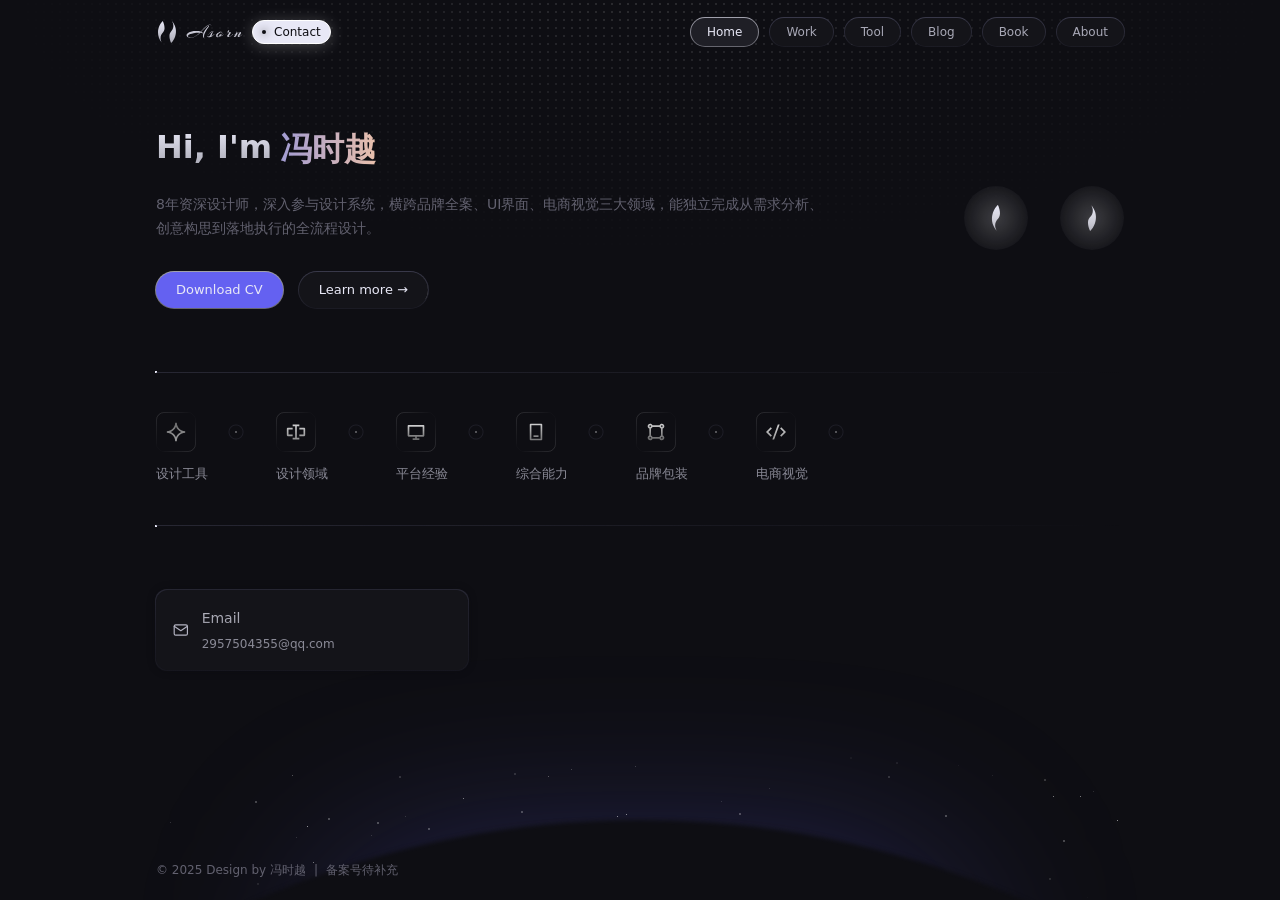
==== index.html @ 27216676 "content: fill in 冯时越's real info (name, bio, email, wechat, abilities, experience) across all pages" ====
<!DOCTYPE html>
<html lang="zh-CN">
<!-- © 2025 冯时越. All rights reserved. -->

    <meta charset="UTF-8">
    <meta name="viewport" content="width=device-width, initial-scale=1.0">
    <title>冯时越 - 视觉设计师</title>
    <link rel="stylesheet" href="./css/style.css">
    <link rel="shortcut icon" href="./assets/public/favicon.svg" />
</head>

<body>
    <canvas class="fireworks"></canvas>
    <div class="head" id="headscrollbg">
        <div class="main">
            <div class="main-left">
                <a href="./index.html" class="logo"><img src="./assets/public/logo_graph.svg"></a>
                <div class="tag tag-cooperate" onclick="window.location.href='./about.html'">
                    <div class="breath-dot"></div>Contact
                </div>
            </div>
            <div class="menu" id="main-menu">
                <li class="magical btn nav" onclick="window.location.href='./index.html'">Home</li>
                <li class="magical btn" onclick="window.location.href='./work.html'">Work</li>
                <li class="magical btn" onclick="window.location.href='./tool.html'">Tool</li>
                <li class="magical btn" onclick="window.location.href='./blog.html'">Blog</li>
                <li class="magical btn" onclick="window.location.href='./book.html'">Book</li>
                <li class="magical btn" onclick="window.location.href='./about.html'">About</li>
            </div>
            <div class="menu" id="menu-expand">
                <li class="magical btn menu-expand-btn" id="menu-expand-child"><i class="icon menu-icon"></i></li>
            </div>
            <div id="menu-panel">
                <div class="menu-panel-content" id="menu-panel-content"></div>
                <div class="menu-close-btn">
                    <svg width="24" height="24" viewBox="0 0 24 24" fill="none" xmlns="http://www.w3.org/2000/svg">
                        <path
                            d="M10.5858 12L4.29291 18.2929L5.70712 19.7071L12 13.4142L18.2929 19.7071L19.7071 18.2929L13.4142 12L19.7071 5.70712L18.2929 4.29291L12 10.5858L5.70712 4.29291L4.29291 5.70712L10.5858 12Z"
                            fill="#E8E8F6" />
                    </svg>
                </div>
            </div>
        </div>
    </div>
    <div class="index">
        <div class="hello">
            <div class="hello-left">
                <div class="title">
                    <div class="title-hi">Hi, I'm</div>
                    <a class="title-name text-effect">冯时越</a>
                </div>
                <div class="hello-introduce">
                    8年资深设计师，深入参与设计系统，横跨品牌全案、UI界面、电商视觉三大领域，能独立完成从需求分析、创意构思到落地执行的全流程设计。
                </div>
                <div class="hello-actions">
                    <div class="magical primary-btn"><a href="#" target="_blank">Download CV</a></div>
                    <div class="magical btn normal-btn">
                        <a onclick="window.location.href='./about.html'">Learn more →</a>
                        <div class="glowing-border"></div>
                    </div>
                </div>
            </div>
            <div class="hello-right">
                <div class="eyes-container">
                    <div class="eye eye-pic-one">
                        <div class="pupil"></div>
                    </div>
                    <div class="eye eye-pic-two">
                        <div class="pupil"></div>
                    </div>
                </div>
            </div>
        </div>
        <div class="main-content">
            <div class="power-list-container load-pro">
                <div class="power-list">
                    <div class="power-card load-item">
                        <div class="power-container">
                            <div class="card-img" style="background-image: url('./assets/index/ai.svg')"></div>
                            <div class="title">设计工具</div>
                        </div>
                        <span class="power-separator"></span>
                    </div>
                    <div class="power-card load-item">
                        <div class="power-container">
                            <div class="card-img" style="background-image: url('./assets/index/tob.svg')"></div>
                            <div class="title">设计领域</div>
                        </div>
                        <span class="power-separator"></span>
                    </div>
                    <div class="power-card load-item">
                        <div class="power-container">
                            <div class="card-img" style="background-image: url('./assets/index/web.svg')"></div>
                            <div class="title">平台经验</div>
                        </div>
                        <span class="power-separator"></span>
                    </div>
                    <div class="power-card load-item">
                        <div class="power-container">
                            <div class="card-img" style="background-image: url('./assets/index/app.svg')"></div>
                            <div class="title">综合能力</div>
                        </div>
                        <span class="power-separator"></span>
                    </div>
                    <div class="power-card load-item">
                        <div class="power-container">
                            <div class="card-img" style="background-image: url('./assets/index/assets.svg')"></div>
                            <div class="title">品牌包装</div>
                        </div>
                        <span class="power-separator"></span>
                    </div>
                    <div class="power-card load-item">
                        <div class="power-container">
                            <div class="card-img" style="background-image: url('./assets/index/code.svg')"></div>
                            <div class="title">电商视觉</div>
                        </div>
                        <span class="power-separator"></span>
                    </div>
                    <div class="power-card sticky-item" id="sticky-item">
                        <div class="loader"></div>
                    </div>
                </div>
            </div>
            <div class="link-list load-pro">
                <div class="magical link-card">
                    <a href="mailto:2957504355@qq.com" target="_blank">
                        <svg width="22" height="22" viewBox="0 0 24 24" fill="none" stroke="#B3B3C1" stroke-width="1.6" stroke-linecap="round" stroke-linejoin="round">
                            <rect x="3" y="5" width="18" height="14" rx="2"></rect>
                            <path d="M3 7l9 6 9-6"></path>
                        </svg>
                        <div class="info">
                            <div class="info-title">Email</div>
                            <div class="info-desc">2957504355@qq.com</div>
                        </div>
                        <div class="icon icon-arrow">
                            <svg xmlns="http://www.w3.org/2000/svg" width="14" height="14" viewBox="0 0 14 14"
                                fill="none">
                                <path
                                    d="M10.55 7.58332H1.16663V6.41665H10.55L7.75415 3.62082L8.5791 2.79587L12.1645 6.3813C12.5062 6.72299 12.5062 7.27701 12.1645 7.61873L8.5791 11.2042L7.75415 10.3792L10.55 7.58332Z"
                                    fill="#B3B3C1"></path>
                            </svg>
                        </div>
                    </a>
                </div>
            </div>
        </div>
    </div>
    <div class="footer">
        <div class="footer-content">
            <div class="copyright">
                <div>© 2025 Design by <a href="./index.html">冯时越</a></div>
                <span>|</span>
                <div class="fillings">
                    <a href="#">备案号待补充</a>
                </div>
            </div>
            <div class="friends"></div></div>
    </div>
    <div class="widget">
        <div class="shape-light"></div>
        <div class="shape-star">
            <div class="rising-stars rising-stars-visible">
                <div style="height:1px;width:1px"></div>
                <div style="height:2px;width:2px"></div>
                <div style="height:1px;width:1px"></div>
            </div>
        </div>
        <div class="shape-earth"></div>
    </div>
    <div class="widget-top"></div>
</body>

<script>
    const stickyItem = document.querySelector('#sticky-item');
    const powerList = document.querySelector('.power-list');
    function checkScroll() {
        const isAtRight = powerList.scrollLeft + powerList.clientWidth >= powerList.scrollWidth;
        if (isAtRight) {
            stickyItem.style.opacity = 0;
        } else {
            stickyItem.style.opacity = 1;
        }
    }
    function checkVisibility() {
        if (powerList.scrollWidth > powerList.clientWidth) {
            stickyItem.style.opacity = 1;
        } else {
            stickyItem.style.opacity = 0;
        }
    }
    powerList.addEventListener('scroll', checkScroll);
    window.addEventListener('resize', () => {
        checkVisibility();
        checkScroll();
    });
    checkVisibility();
    checkScroll();
</script>
<script src="./js/main.min.js"></script>
<script src='./js/anime.js'></script>
<script src='./js/firework.js'></script>

</html>
---- css/style.css ----
:root{
  --brand:#6461F1;   /* ← 你的主色填这里（例如 #00C896 / #FF7A33） */
  --brand-2:#8B5CF6;
  --bg:#0E0E13;
}

@charset "UTF-8";
* {
  border: 0;
  margin: 0;
  padding: 0;
  box-sizing: border-box;
  list-style: none;
  font-size: 12px;
  text-decoration: unset;
}

body {
  background-color: #0E0E13;
  color: #E8E8F6;
  font-family: Roboto, system-ui, -apple-system, "Segoe UI", "Helvetica Neue", Arial, "Liberation Sans", sans-serif, "Apple Color Emoji", "Segoe UI Emoji", "Segoe UI Symbol", "Noto Color Emoji";
  -webkit-font-smoothing: antialiased;
  overflow-x: hidden;
}

body.no-scroll {
  overflow: hidden;
}

.fireworks {
  position: fixed;
  top: 0;
  left: 0;
  width: 100%;
  height: 100%;
  display: block;
  z-index: -999;
}

.icon {
  font-size: 0;
}

img {
  display: block;
}

.tag {
  font-size: 12px;
  line-height: 100%;
  font-weight: 500;
  padding: 6px 10px;
  border-radius: 9999px;
  white-space: nowrap;
}

.magical {
  --circle-size: 600px;
  --inset: 1px;
  --border: 12px;
  position: relative;
  display: flex;
  align-items: center;
  justify-content: center;
  border-radius: var(--border);
  background-color: #141419;
}

.magical::before, .magical::after {
  content: '';
  position: absolute;
  width: calc(100% + var(--inset)*2);
  height: calc(100% + var(--inset)*2);
  border-radius: var(--border);
  inset: calc(0 - var(--inset));
}

.magical::before {
  background: radial-gradient(var(--circle-size) circle at var(--mouse-x) var(--mouse-y), rgba(255, 255, 255, 0.3), transparent 40%);
  /* hover border */
  z-index: -1;
}

.magical::after {
  background: linear-gradient(180deg, rgba(78, 78, 100, 0.48) 0%, rgba(78, 78, 100, 0.2) 100%);
  /* border */
  z-index: -2;
}

.magical.show {
  width: 100%;
  height: 100%;
  position: absolute;
  border-radius: var(--border);
  opacity: 0;
  pointer-events: none;
  background: radial-gradient(var(--circle-size) circle at var(--mouse-x) var(--mouse-y), rgba(255, 255, 255, 0.01), transparent 40%);
  /* hover fill，初始值 rgba=0.01 */
}

.btn {
  --border: 9999px;
  background-image: radial-gradient(var(--circle-size) circle at var(--mouse-x) var(--mouse-y), rgba(255, 255, 255, 0.06), transparent 40%);
  /* hover fill */
}

.btn::before {
  background: radial-gradient(var(--circle-size) circle at var(--mouse-x) var(--mouse-y), rgba(255, 255, 255, 0.4), transparent 40%);
  /* hover border */
}

.btn::after {
  background: linear-gradient(180deg, rgba(78, 78, 100, 0.68) 0%, rgba(78, 78, 100, 0.2) 100%);
  /* border */
}

.primary-btn {
  --circle-size: 100px;
  --border: 9999px;
  border-radius: 9999px;
  padding: 7px 20px;
  cursor: pointer;
  background-color: var(--brand);
}

.primary-btn a {
  font-size: 13px;
  line-height: 22px;
  font-weight: 500;
  color: #E8E8F6;
  text-decoration: none;
}

.primary-btn::after {
  background: linear-gradient(180deg, rgba(232, 232, 246, 0.68) 0%, rgba(232, 232, 246, 0.4) 100%);
  /* border */
}

.primary-btn:hover::before {
  background: radial-gradient(var(--circle-size) circle at var(--mouse-x) var(--mouse-y), white, transparent 40%);
}

.normal-btn {
  --circle-size: 100px;
  --border: 9999px;
  border-radius: 9999px;
  padding: 7px 20px;
  cursor: pointer;
}

.normal-btn a {
  font-size: 13px;
  line-height: 22px;
  font-weight: 500;
  color: #E8E8F6;
  text-decoration: none;
}

.btn-s {
  padding: 4px 16px;
}

.btn-s a {
  font-size: 12px;
  line-height: 20px;
}

.text-effect {
  -webkit-animation: focus-in-expand 0.6s cubic-bezier(0.25, 0.46, 0.45, 0.94) both;
  animation: focus-in-expand 0.6s cubic-bezier(0.25, 0.46, 0.45, 0.94) both;
}

@-webkit-keyframes focus-in-expand {
  0% {
    letter-spacing: -0.5em;
    -webkit-filter: blur(12px);
    filter: blur(12px);
    opacity: 0;
  }
  100% {
    -webkit-filter: blur(0px);
    filter: blur(0px);
    opacity: 1;
  }
}

@keyframes focus-in-expand {
  0% {
    letter-spacing: -0.5em;
    -webkit-filter: blur(12px);
    filter: blur(12px);
    opacity: 0;
  }
  100% {
    -webkit-filter: blur(0px);
    filter: blur(0px);
    opacity: 1;
  }
}

.load-pro {
  opacity: 0;
  transform: translateY(30px);
  /* 初始向下偏移一点 */
  transition: opacity 0.3s ease-out, transform 0.3s ease-out;
}

.load-pro.visible {
  opacity: 1;
  transform: translateY(0);
}

.head {
  position: fixed;
  padding: 0 40px;
  width: 100%;
  --height: 64px;
  height: var(--height);
  display: flex;
  justify-content: center;
  align-items: center;
  --mw: 968px;
  transition: all 0.3s ease;
  flex-direction: column;
  z-index: 100;
}

.head .main {
  width: 100%;
  display: flex;
  justify-content: space-between;
  align-items: center;
  max-width: var(--mw);
}

.head .main-left {
  display: flex;
  flex-direction: row;
  justify-content: flex-start;
  align-items: center;
  gap: 8px;
}

.head .main-left .logo {
  height: 24px;
}

.head .main-left .tag-cooperate {
  display: flex;
  flex-direction: row;
  justify-content: flex-start;
  align-items: center;
  gap: 8px;
  cursor: pointer;
  padding: 5px 9px;
  color: #0E0E13;
  background: #E8E8F6;
  box-shadow: 0px 2px 16px 0px rgba(255, 255, 255, 0.24);
  border: 1px solid #ffffff;
}

.head .main-left .tag-cooperate .breath-dot {
  width: 4px;
  height: 4px;
  border-radius: 50%;
  background-color: #0E0E13;
  box-shadow: 0 0 8px black;
  animation: breath 1s infinite alternate;
}

@keyframes breath {
  0% {
    transform: scale(1);
    opacity: 0;
    box-shadow: 0 0 4px transparent;
  }
  100% {
    transform: scale(1.2);
    opacity: 1;
    box-shadow: 0 0 16px black;
  }
}

.head #menu-expand {
  display: none;
}

.head .menu {
  display: flex;
  gap: 12px;
}

.head .menu li {
  --circle-size: 100px;
  border-radius: 9999px;
  padding: 4px 16px;
  cursor: pointer;
  font-size: 12px;
  line-height: 20px;
  color: #A8A8B6;
}

.head .menu li.nav {
  font-weight: 500;
  color: #E8E8F6;
  background-color: #1F1F26;
}

.head .menu li.nav::after {
  background: linear-gradient(180deg, rgba(232, 232, 246, 0.68) 0%, rgba(232, 232, 246, 0.4) 100%);
}

.head .menu .menu-expand-btn {
  padding: 7px;
}

.head .menu .menu-expand-btn .menu-icon {
  width: 14px;
  height: 14px;
}

.head .menu .menu-expand-btn .menu-icon::before {
  content: url(../assets/public/menu_icon.svg);
}

.head #menu-panel {
  position: fixed;
  top: 0;
  left: 0;
  width: calc(100vw);
  height: calc(100vh);
  background: rgba(14, 14, 19, 0.98);
  backdrop-filter: blur(16px);
  -webkit-backdrop-filter: blur(16px);
  display: flex;
  flex-direction: column;
  justify-content: flex-start;
  align-items: center;
  opacity: 0;
  visibility: hidden;
  transition: opacity 0.3s, visibility 0.3s;
  padding: 64px 40px;
}

.head #menu-panel.active {
  opacity: 1;
  visibility: visible;
}

.head #menu-panel .menu-panel-content {
  width: 100%;
  display: grid;
  grid-template-columns: repeat(auto-fill, minmax(312px, 1fr));
  gap: 16px;
}

.head #menu-panel .menu-panel-content li {
  font-size: 16px;
  line-height: 28px;
  font-weight: 500;
  color: #E8E8F6;
  width: 100%;
  background-color: #141419;
  border-radius: 12px;
  text-align: center;
  padding: 12px 40px;
  transition: all 0.3s;
  cursor: pointer;
}

.head #menu-panel .menu-panel-content li:hover {
  background-color: #1F1F26;
  transition: all 0.3s;
}

.head #menu-panel .menu-close-btn {
  position: fixed;
  top: 18px;
  right: 39px;
  padding: 7px;
  font-size: 0;
  background-color: var(--brand);
  border-radius: 9999px;
  transition: all .2s;
  cursor: pointer;
}

.head #menu-panel .menu-close-btn svg {
  width: 14px;
  height: 14px;
  fill: #E8E8F6;
}

.head #menu-panel .menu-close-btn:hover {
  transform: scale(1.2);
  transition: all .2s;
}

.footer {
  display: flex;
  justify-content: center;
  align-items: center;
  --mw: 968px;
  padding: 60px 40px 20px 40px;
  font-size: 12px;
  line-height: 20px;
  color: #62616F;
}

.footer .main {
  width: 100%;
  display: flex;
  justify-content: space-between;
  align-items: center;
  max-width: var(--mw);
}

.footer .footer-content {
  width: 100%;
  max-width: var(--mw);
  display: flex;
  flex-direction: row;
  justify-content: space-between;
  align-items: center;
  gap: 4px;
}

.footer .footer-content .copyright {
  display: flex;
  flex-direction: row;
  justify-content: flex-start;
  align-items: center;
  gap: 8px;
}

.footer .footer-content .friends {
  display: flex;
  flex-direction: row;
  justify-content: flex-start;
  align-items: center;
  gap: 8px;
}

.footer .footer-content a {
  transition: color .15s ease-in;
  color: #62616F;
}

.footer .footer-content a:hover {
  color: var(--brand);
}

.widget {
  display: flex;
  justify-content: center;
  align-items: center;
  --mw: 968px;
}

.widget .main {
  width: 100%;
  display: flex;
  justify-content: space-between;
  align-items: center;
  max-width: var(--mw);
}

.widget .shape-light {
  z-index: -99;
  position: fixed;
  bottom: -180px;
  width: 600px;
  height: 200px;
  border-radius: 9999px;
  background: rgba(100, 97, 241, 0.4);
  filter: blur(100px);
}

.widget .shape-star {
  position: fixed;
  z-index: -98;
  bottom: 0;
  height: 150px;
  width: var(--mw);
  -webkit-mask-image: linear-gradient(180deg, rgba(217, 217, 217, 0) 0%, rgba(217, 217, 217, 0.8) 25%, #d9d9d9 50%, rgba(217, 217, 217, 0.8) 75%, rgba(217, 217, 217, 0) 100%);
  mask-image: linear-gradient(180deg, rgba(217, 217, 217, 0) 0%, rgba(217, 217, 217, 0.8) 25%, #d9d9d9 50%, rgba(217, 217, 217, 0.8) 75%, rgba(217, 217, 217, 0) 100%);
  -webkit-mask-size: cover;
  mask-size: cover;
}

@keyframes risingStarsAnination {
  0% {
    transform: translateZ(0) translateY(0);
  }
  to {
    transform: translateZ(0) translateY(-2000px);
  }
}

.widget .shape-star .rising-stars {
  opacity: .7;
  pointer-events: none;
}

.widget .shape-star .rising-stars div {
  background: transparent;
  border-radius: 50%;
}

.widget .shape-star .rising-stars div:nth-child(1) {
  animation-duration: 100s !important;
  box-shadow: 136px 13273px #fff, 347px 1735px #fff, 813px 1674px #fff, 1949px 440px #fff, 1440px 41px #fff, 437px 1122px #fff, 406px 430px #fff, 1014px 25px #fff, 1330px 1616px #fff, 1636px 1496px #fff, 1358px 800px #fff, 48px 857px #fff, 900px 1821px #fff, 906px 1975px #fff, 832px 163px #fff, 1911px 1480px #fff, 576px 523px #fff, 783px 1435px #fff, 738px 1712px #fff, 1822px 193px #fff, 1168px 1172px #fff, 480px 687px #fff, 798px 337px #fff, 1747px 824px #fff, 1296px 1690px #fff, 1277px 1786px #fff, 1941px 1271px #fff, 1925px 784px #fff, 400px 1302px #fff, 112px 882px #fff, 1008px 1624px #fff, 55px 1604px #fff, 1143px 1555px #fff, 1354px 1344px #fff, 1687px 601px #fff, 651px 617px #fff, 984px 1737px #fff, 505px 1689px #fff, 634px 1460px #fff, 770px 827px #fff, 315px 833px #fff, 192px 1677px #fff, 1324px 580px #fff, 1862px 1217px #fff, 157px 1255px #fff, 1265px 1949px #fff, 259px 482px #fff, 1925px 39px #fff, 1823px 1401px #fff, 172px 1227px #fff, 1120px 662px #fff, 621px 681px #fff, 959px 1389px #fff, 370px 367px #fff, 1629px 754px #fff, 117px 756px #fff, 415px 19px #fff, 1158px 1227px #fff, 36px 322px #fff, 315px 1172px #fff, 1156px 1010px #fff, 758px 828px #fff, 1576px 1585px #fff, 725px 1487px #fff, 1987px 1199px #fff, 832px 827px #fff, 1162px 92px #fff, 103px 1868px #fff, 588px 198px #fff, 695px 984px #fff, 1256px 1513px #fff, 29px 924px #fff, 1991px 1022px #fff, 317px 932px #fff, 114px 1610px #fff, 1073px 1420px #fff, 1161px 1045px #fff, 684px 312px #fff, 250px 419px #fff, 151px 76px #fff, 1228px 400px #fff, 1381px 202px #fff, 1210px 207px #fff, 951px 1633px #fff, 1585px 1768px #fff, 1187px 1462px #fff, 231px 1455px #fff, 1457px 1778px #fff, 1604px 75px #fff, 1952px 1575px #fff, 1870px 10px #fff, 1240px 1824px #fff, 591px 554px #fff, 1696px 112px #fff, 1618px 662px #fff, 860px 1971px #fff, 899px 1140px #fff, 1334px 285px #fff, 1051px 732px #fff, 267px 1737px #fff, 1363px 965px #fff, 1829px 1718px #fff, 1966px 1063px #fff, 979px 1908px #fff, 1654px 1085px #fff, 416px 1055px #fff, 1758px 576px #fff, 1604px 720px #fff, 840px 143px #fff, 852px 1385px #fff, 411px 1808px #fff, 992px 28px #fff, 1461px 122px #fff, 1110px 671px #fff, 221px 1734px #fff, 1886px 1139px #fff, 1963px 1765px #fff, 406px 456px #fff, 461px 1710px #fff, 524px 1305px #fff, 905px 1265px #fff, 731px 126px #fff, 1748px 186px #fff, 759px 1511px #fff, 1502px 1174px #fff, 163px 1326px #fff, 1236px 416px #fff, 963px 1543px #fff, 509px 373px #fff, 1965px 942px #fff, 1621px 1614px #fff, 211px 515px #fff, 1064px 990px #fff, 475px 715px #fff, 1977px 366px #fff, 1480px 1801px #fff, 693px 701px #fff, 944px 628px #fff, 1870px 1324px #fff, 1745px 442px #fff, 753px 1087px #fff, 1639px 620px #fff, 1838px 1570px #fff, 1945px 1028px #fff, 1692px 1037px #fff, 276px 440px #fff, 668px 1787px #fff, 440px 1541px #fff, 1493px 199px #fff, 1930px 1584px #fff, 1856px 700px #fff, 1161px 682px #fff, 1671px 664px #fff, 286px 1182px #fff, 1933px 1388px #fff, 743px 1367px #fff, 849px 1823px #fff, 136px 25px #fff, 568px 102px #fff, 659px 687px #fff, 27px 211px #fff, 1980px 602px #fff, 383px 176px #fff, 1124px 470px #fff, 1143px 100px #fff, 1744px 1751px #fff, 689px 614px #fff, 596px 1867px #fff, 710px 883px #fff, 637px 202px #fff, 1372px 962px #fff, 1595px 1650px #fff, 1491px 1428px #fff, 873px 235px #fff, 1127px 582px #fff, 700px 140px #fff, 1470px 1395px #fff, 1133px 1532px #fff, 1736px 1749px #fff, 1841px 228px #fff, 529px 1790px #fff, 1084px 1246px #fff, 1365px 230px #fff, 529px 304px #fff, 528px 1689px #fff, 1549px 1892px #fff, 975px 1315px #fff, 1924px 1909px #fff, 423px 115px #fff, 1198px 432px #fff, 1081px 956px #fff, 1890px 1360px #fff, 872px 535px #fff, 781px 630px #fff, 1010px 197px #fff, 651px 125px #fff, 1569px 1159px #fff, 233px 759px #fff, 372px 139px #fff, 742px 1233px #fff, 302px 1514px #fff, 1159px 879px #fff, 1536px 213px #fff, 1212px 49px #fff, 897px 1653px #fff, 1735px 765px #fff, 1086px 410px #fff, 609px 1933px #fff, 127px 172px #fff, 179px 1873px #fff, 584px 299px #fff, 861px 1050px #fff, 400px 234px #fff, 1401px 806px #fff, 1086px 47px #fff, 1735px 1844px #fff, 1874px 1698px #fff, 975px 720px #fff, 164px 845px #fff, 461px 66px #fff, 894px 1102px #fff, 151px 1968px #fff, 258px 1303px #fff, 366px 593px #fff, 390px 1023px #fff, 1296px 661px #fff, 308px 285px #fff, 554px 1926px #fff, 1409px 527px #fff, 1661px 316px #fff, 101px 439px #fff, 1051px 1323px #fff, 1144px 1541px #fff, 479px 16px #fff, 1172px 911px #fff, 1087px 1807px #fff, 1699px 628px #fff, 1859px 1056px #fff, 571px 1977px #fff, 137px 1578px #fff, 906px 847px #fff, 1071px 430px #fff, 212px 323px #fff, 353px 276px #fff, 680px 316px #fff, 1781px 1151px #fff, 137px 1426px #fff, 1270px 1679px #fff, 696px 220px #fff, 587px 184px #fff, 704px 795px #fff, 1646px 907px #fff, 1546px 11px #fff, 369px 1976px #fff, 1199px 815px #fff, 290px 913px #fff, 159px 1921px #fff, 955px 1406px #fff, 748px 1132px #fff, 1388px 1674px #fff, 1390px 1925px #fff, 961px 70px #fff, 1015px 927px #fff, 470px 64px #fff, 1125px 684px #fff, 615px 1839px #fff, 1318px 1437px #fff, 1338px 1130px #fff, 295px 1857px #fff, 1656px 1208px #fff, 1550px 1250px #fff, 595px 1523px #fff, 943px 1812px #fff, 976px 1048px #fff, 175px 1883px #fff, 641px 1066px #fff, 1115px 758px #fff, 1726px 1072px #fff, 1403px 1085px #fff, 1601px 935px #fff, 221px 877px #fff, 1318px 1484px #fff, 1382px 1995px #fff, 737px 1875px #fff, 772px 1635px #fff, 869px 1654px #fff, 1179px 18px #fff, 518px 695px #fff, 691px 1963px #fff, 1290px 1259px #fff, 121px 1616px #fff, 531px 1751px #fff, 538px 968px #fff, 1492px 1387px #fff, 848px 1586px #fff, 665px 1946px #fff, 307px 984px #fff, 593px 1790px #fff, 282px 981px #fff, 1383px 1886px #fff, 1220px 1353px #fff, 537px 1893px #fff, 1228px 1085px #fff, 1415px 532px #fff, 660px 982px #fff, 308px 1837px #fff, 1644px 694px #fff, 1137px 296px #fff, 1010px 450px #fff, 1405px 1366px #fff, 1823px 1910px #fff, 623px 1983px #fff, 585px 716px #fff, 1521px 888px #fff, 334px 1235px #fff, 989px 1957px #fff, 1055px 1917px #fff, 1012px 1921px #fff, 502px 793px #fff, 362px 394px #fff, 437px 1451px #fff, 49px 1224px #fff, 1883px 326px #fff, 235px 1679px #fff, 355px 1148px #fff, 204px 907px #fff, 1405px 851px #fff, 404px 986px #fff, 126px 239px #fff, 1311px 1960px #fff, 1178px 804px #fff, 692px 1467px #fff, 523px 1043px #fff, 259px 1128px #fff, 940px 229px #fff, 733px 590px #fff, 845px 1397px #fff, 64px 383px #fff, 220px 1136px #fff, 307px 48px #fff, 1996px 1239px #fff, 495px 322px #fff, 1245px 1786px #fff, 392px 26px #fff, 1053px 835px #fff, 68px 296px #fff, 1165px 63px #fff, 1992px 584px #fff, 1947px 881px #fff, 1012px 205px #fff, 419px 1901px #fff, 91px 667px #fff, 558px 1692px #fff, 129px 252px #fff, 369px 428px #fff, 241px 1865px #fff, 289px 1345px #fff, 1591px 1655px #fff, 29px 585px #fff, 489px 885px #fff, 342px 307px #fff, 589px 658px #fff, 1069px 348px #fff, 355px 690px #fff, 1141px 483px #fff, 299px 1211px #fff, 217px 1040px #fff, 266px 524px #fff, 1151px 304px #fff, 777px 1096px #fff, 1166px 1726px #fff, 1332px 819px #fff, 986px 1727px #fff, 87px 1949px #fff, 1962px 83px #fff, 133px 708px #fff, 1603px 504px #fff, 487px 1316px #fff, 216px 863px #fff, 877px 162px #fff, 1234px 1181px #fff, 1102px 1118px #fff, 509px 475px #fff, 621px 935px #fff, 658px 589px #fff, 665px 1606px #fff, 878px 1542px #fff, 864px 882px #fff, 1070px 1310px #fff, 1983px 1146px #fff, 1673px 1885px #fff, 1008px 351px #fff, 1896px 494px #fff, 1523px 1071px #fff, 1424px 773px #fff, 1077px 571px #fff, 281px 602px #fff, 19px 1135px #fff, 852px 1826px #fff, 1114px 1291px #fff, 956px 257px #fff, 1956px 1188px #fff, 1779px 284px #fff, 204px 613px #fff, 1892px 1213px #fff, 1787px 1914px #fff, 1732px 695px #fff, 1497px 375px #fff, 1266px 1719px #fff, 1668px 1242px #fff, 931px 147px #fff, 399px 1359px #fff, 1626px 518px #fff, 840px 1495px #fff, 145px 926px #fff, 924px 46px #fff, 1907px 1649px #fff, 953px 1435px #fff, 1530px 373px #fff, 320px 1346px #fff, 1007px 581px #fff, 897px 46px #fff, 926px 1693px #fff, 1187px 370px #fff, 69px 939px #fff, 64px 1548px #fff, 66px 491px #fff, 1871px 676px #fff, 1240px 722px #fff, 1223px 216px #fff, 1743px 1566px #fff, 1901px 1944px #fff, 918px 583px #fff, 285px 601px #fff, 1303px 263px #fff, 1156px 1288px #fff, 1897px 61px #fff, 463px 1533px #fff, 98px 1153px #fff, 1430px 1811px #fff, 304px 651px #fff, 722px 260px #fff, 219px 1577px #fff, 157px 112px #fff, 1146px 1534px #fff, 972px 230px #fff, 529px 962px #fff, 91px 947px #fff, 410px 1245px #fff, 1556px 586px #fff, 591px 1038px #fff, 1571px 892px #fff, 236px 1129px #fff, 976px 1915px #fff, 903px 590px #fff, 939px 521px #fff, 697px 859px #fff, 1192px 71px #fff, 614px 366px #fff, 1197px 1094px #fff, 1433px 839px #fff, 1689px 1700px #fff, 1023px 1084px #fff, 176px 1110px #fff, 12px 830px #fff, 1880px 1619px #fff, 1914px 994px #fff, 218px 987px #fff, 1585px 517px #fff, 1837px 502px #fff, 1878px 1043px #fff, 30px 837px #fff, 1582px 1999px #fff, 1698px 940px #fff, 613px 266px #fff, 1628px 29px #fff, 1113px 180px #fff, 239px 269px #fff, 1903px 449px #fff, 1788px 1095px #fff, 51px 1761px #fff, 421px 1073px #fff, 353px 292px #fff, 1612px 749px #fff, 986px 601px #fff, 450px 343px #fff, 1386px 1341px #fff, 204px 848px #fff, 1527px 110px #fff, 379px 1993px #fff, 820px 1197px #fff, 279px 1804px #fff, 160px 1801px #fff, 1475px 1135px #fff, 1374px 1626px #fff, 873px 1542px #fff, 1637px 1435px #fff, 470px 1761px #fff, 628px 919px #fff, 628px 574px #fff;
}

.widget .shape-star .rising-stars div:nth-child(2) {
  animation-duration: 150s !important;
  box-shadow: 1046px 2770px #fff, 584px 202px #fff, 195px 1038px #fff, 84px 741px #fff, 466px 961px #fff, 192px 609px #fff, 704px 571px #fff, 1498px 1059px #fff, 21px 1214px #fff, 643px 408px #fff, 848px 514px #fff, 420px 1928px #fff, 866px 698px #fff, 1071px 119px #fff, 1284px 570px #fff, 907px 89px #fff, 1990px 137px #fff, 768px 1886px #fff, 1602px 623px #fff, 223px 255px #fff, 1224px 1955px #fff, 1216px 1001px #fff, 817px 1781px #fff, 1586px 684px #fff, 221px 71px #fff, 1885px 1713px #fff, 1441px 15px #fff, 1946px 1649px #fff, 437px 1773px #fff, 1831px 657px #fff, 1230px 220px #fff, 906px 1681px #fff, 906px 184px #fff, 1689px 859px #fff, 1655px 564px #fff, 1900px 1354px #fff, 378px 1964px #fff, 985px 1685px #fff, 1357px 999px #fff, 1518px 1502px #fff, 1068px 338px #fff, 920px 1753px #fff, 1589px 1108px #fff, 1212px 1920px #fff, 199px 596px #fff, 172px 67px #fff, 1104px 797px #fff, 682px 571px #fff, 228px 1285px #fff, 401px 751px #fff, 558px 1703px #fff, 1382px 736px #fff, 463px 1746px #fff, 579px 1384px #fff, 208px 1771px #fff, 290px 881px #fff, 408px 1189px #fff, 1024px 768px #fff, 247px 282px #fff, 1254px 1274px #fff, 592px 1785px #fff, 460px 914px #fff, 275px 429px #fff, 991px 93px #fff, 1961px 429px #fff, 998px 1797px #fff, 1363px 1258px #fff, 1387px 611px #fff, 1850px 482px #fff, 401px 482px #fff, 899px 966px #fff, 1424px 1844px #fff, 1555px 1899px #fff, 625px 506px #fff, 41px 219px #fff, 958px 1518px #fff, 1894px 717px #fff, 1207px 807px #fff, 183px 614px #fff, 1146px 467px #fff, 349px 1521px #fff, 587px 1330px #fff, 940px 1640px #fff, 1167px 1990px #fff, 1728px 1870px #fff, 88px 336px #fff, 1326px 944px #fff, 1103px 117px #fff, 1531px 1508px #fff, 588px 1497px #fff, 1193px 1036px #fff, 475px 345px #fff, 775px 731px #fff, 1189px 411px #fff, 1657px 108px #fff, 828px 1788px #fff, 622px 357px #fff, 1441px 1292px #fff, 1332px 361px #fff, 979px 376px #fff, 504px 412px #fff, 1470px 290px #fff, 1422px 1637px #fff, 911px 1694px #fff, 1304px 1729px #fff, 1378px 890px #fff, 181px 1238px #fff, 166px 1011px #fff, 570px 823px #fff, 1842px 771px #fff, 1495px 189px #fff, 324px 1077px #fff, 850px 883px #fff, 1718px 1273px #fff, 1559px 215px #fff, 425px 254px #fff, 114px 1855px #fff, 1425px 253px #fff, 1327px 477px #fff, 1644px 234px #fff, 851px 1060px #fff, 384px 1151px #fff, 78px 433px #fff, 269px 847px #fff, 11px 1426px #fff, 1583px 31px #fff, 1067px 48px #fff, 1532px 544px #fff, 1418px 923px #fff, 1609px 1733px #fff, 96px 1597px #fff, 1818px 421px #fff, 1059px 181px #fff, 156px 1830px #fff, 1565px 11px #fff, 989px 287px #fff, 827px 459px #fff, 1730px 1155px #fff, 688px 939px #fff, 694px 6px #fff, 360px 1041px #fff, 1230px 1560px #fff, 1228px 1637px #fff, 207px 460px #fff, 1869px 627px #fff, 69px 872px #fff, 438px 154px #fff, 217px 721px #fff, 141px 678px #fff, 606px 1622px #fff, 1836px 1505px #fff, 568px 1817px #fff, 1692px 901px #fff, 1726px 1257px #fff, 272px 77px #fff, 1327px 405px #fff, 833px 628px #fff, 974px 782px #fff, 828px 1085px #fff, 1516px 57px #fff, 1432px 279px #fff, 1308px 608px #fff, 419px 1365px #fff, 989px 1354px #fff, 343px 557px #fff, 1787px 1617px #fff, 609px 281px #fff, 397px 635px #fff, 330px 1483px #fff, 1039px 1891px #fff, 623px 390px #fff, 849px 1113px #fff, 774px 1584px #fff, 339px 1374px #fff, 910px 294px #fff, 348px 1997px #fff, 961px 1571px #fff, 108px 1103px #fff, 761px 1908px #fff, 1612px 1543px #fff, 1978px 1013px #fff, 1420px 170px #fff, 250px 157px #fff, 760px 804px #fff, 503px 1240px #fff, 913px 1425px #fff, 694px 541px #fff, 999px 1757px #fff, 1792px 865px #fff, 521px 1962px #fff, 892px 1943px #fff, 1266px 744px #fff, 1315px 121px #fff, 957px 1880px #fff, 1387px 334px #fff, 101px 132px #fff, 760px 1557px #fff, 1100px 112px #fff, 879px 173px #fff, 1712px 1707px #fff, 888px 28px #fff, 33px 1189px #fff, 1316px 1591px #fff, 254px 1751px #fff, 494px 1485px #fff, 1654px 782px #fff, 1983px 693px #fff, 754px 1919px #fff, 1116px 85px #fff, 1417px 634px #fff, 343px 657px #fff, 481px 1867px #fff, 805px 1831px #fff, 213px 1734px #fff, 1305px 225px #fff, 1158px 1852px #fff, 1335px 1897px #fff, 995px 514px #fff, 1297px 1704px #fff, 732px 25px #fff, 1190px 1980px #fff, 515px 1537px #fff, 1675px 639px #fff, 1693px 1862px #fff, 417px 1885px #fff, 1303px 1332px #fff, 1422px 259px #fff, 1176px 1403px #fff, 1477px 980px #fff, 1960px 461px #fff, 99px 980px #fff, 1139px 418px #fff, 1357px 487px #fff, 1009px 1329px #fff, 293px 355px #fff, 301px 464px #fff, 222px 138px #fff, 307px 265px #fff, 989px 856px #fff, 182px 1885px #fff, 1064px 1909px #fff, 885px 155px #fff, 403px 166px #fff, 1540px 1180px #fff, 310px 1519px #fff, 777px 496px #fff, 664px 1389px #fff, 1950px 758px #fff, 63px 1412px #fff, 1247px 1151px #fff, 365px 60px #fff, 1793px 502px #fff, 533px 320px #fff, 927px 766px #fff, 206px 340px #fff, 1261px 292px #fff, 1908px 1564px #fff, 99px 50px #fff, 1693px 1858px #fff, 641px 1034px #fff, 1063px 453px #fff, 1973px 163px #fff, 712px 600px #fff, 264px 1682px #fff, 1686px 289px #fff, 1305px 745px #fff, 30px 349px #fff, 649px 1772px #fff, 1032px 141px #fff, 204px 1345px #fff, 46px 289px #fff, 173px 466px #fff, 1369px 1116px #fff, 528px 196px #fff, 1355px 1117px #fff, 1344px 1192px #fff, 220px 304px #fff, 1816px 1984px #fff, 1903px 683px #fff, 389px 934px #fff, 79px 1352px #fff, 1317px 1295px #fff, 1169px 1389px #fff, 1061px 914px #fff, 1777px 1736px #fff, 1859px 286px #fff, 1479px 569px #fff, 930px 1613px #fff, 1892px 682px #fff, 867px 1193px #fff, 40px 1606px #fff, 624px 1860px #fff, 1829px 1897px #fff, 1891px 1944px #fff, 1633px 1642px #fff, 71px 627px #fff, 1334px 1548px #fff, 1461px 1437px #fff, 220px 547px #fff, 334px 907px #fff, 1512px 34px #fff, 789px 64px #fff, 190px 1169px #fff, 358px 22px #fff, 438px 115px #fff, 1576px 248px #fff, 117px 836px #fff, 957px 1773px #fff, 213px 1553px #fff, 1211px 1094px #fff, 1768px 1569px #fff, 541px 725px #fff, 1027px 1196px #fff, 996px 677px #fff, 1406px 1504px #fff, 707px 1457px #fff, 1704px 445px #fff, 1403px 1557px #fff, 1743px 223px #fff, 1866px 1923px #fff, 1137px 762px #fff, 1566px 1760px #fff, 1289px 1717px #fff, 1397px 634px #fff, 1286px 516px #fff, 1179px 1503px #fff, 1143px 1306px #fff, 489px 1107px #fff, 1663px 145px #fff, 1553px 1813px #fff, 1611px 1558px #fff, 969px 946px #fff, 243px 25px #fff, 518px 117px #fff, 1510px 12px #fff, 1461px 1296px #fff, 453px 697px #fff, 726px 1082px #fff, 1727px 410px #fff, 1242px 1258px #fff, 1847px 1331px #fff, 1746px 1023px #fff, 972px 1887px #fff, 704px 453px #fff, 424px 993px #fff, 1437px 797px #fff, 1947px 235px #fff, 916px 1060px #fff, 1034px 1354px #fff, 723px 1738px #fff, 447px 1609px #fff, 167px 780px #fff, 462px 1224px #fff, 704px 1676px #fff, 1880px 495px #fff, 665px 1497px #fff, 773px 1221px #fff, 471px 771px #fff, 549px 221px #fff, 846px 242px #fff, 638px 300px #fff, 75px 492px #fff, 856px 1803px #fff, 1605px 1288px #fff, 740px 11px #fff, 1009px 1229px #fff, 650px 1734px #fff, 565px 1651px #fff, 1314px 949px #fff, 852px 1135px #fff, 1742px 360px #fff, 512px 487px #fff, 965px 1638px #fff, 619px 1818px #fff, 982px 838px #fff, 36px 1269px #fff, 14px 542px #fff, 1913px 1614px #fff, 1231px 1455px #fff, 950px 1539px #fff, 1599px 124px #fff, 854px 661px #fff, 45px 810px #fff, 1098px 425px #fff, 1088px 579px #fff, 100px 673px #fff, 1729px 1110px #fff, 35px 507px #fff, 435px 708px #fff, 893px 127px #fff, 953px 1523px #fff, 1067px 1352px #fff, 1806px 376px #fff, 738px 1173px #fff, 676px 1910px #fff, 405px 805px #fff, 1289px 1838px #fff, 1794px 677px #fff, 1727px 1763px #fff, 729px 181px #fff, 417px 1509px #fff, 402px 867px #fff, 1047px 1577px #fff, 1748px 619px #fff, 815px 156px #fff, 1668px 13px #fff, 285px 1014px #fff, 499px 1355px #fff, 384px 819px #fff, 364px 1484px #fff, 968px 534px #fff, 1935px 1915px #fff, 662px 870px #fff, 1837px 1960px #fff, 1063px 1369px #fff, 388px 271px #fff, 1406px 1113px #fff, 1909px 897px #fff, 506px 101px #fff, 680px 1579px #fff, 1908px 1476px #fff, 1065px 1308px #fff, 892px 1806px #fff, 1303px 1738px #fff, 1112px 935px #fff, 1112px 354px #fff, 799px 1222px #fff, 1131px 1922px #fff, 341px 1281px #fff, 744px 298px #fff, 1519px 698px #fff, 934px 1143px #fff, 989px 584px #fff, 1250px 161px #fff, 49px 1336px #fff, 1154px 1944px #fff, 260px 1720px #fff, 243px 963px #fff, 1336px 834px #fff, 1373px 578px #fff, 1624px 146px #fff, 493px 141px #fff, 991px 1986px #fff, 715px 465px #fff, 1380px 373px #fff, 1134px 284px #fff, 1469px 1534px #fff, 1074px 1672px #fff, 836px 1225px #fff, 1115px 1213px #fff, 500px 509px #fff, 350px 817px #fff, 1352px 1204px #fff, 530px 786px #fff, 53px 906px #fff, 414px 601px #fff, 977px 552px #fff, 447px 196px #fff, 67px 548px #fff, 837px 399px #fff, 1786px 792px #fff, 1681px 1843px #fff, 1695px 847px #fff, 726px 768px #fff, 667px 1145px #fff, 382px 395px #fff, 502px 1182px #fff, 1930px 100px #fff, 492px 1356px #fff, 221px 977px #fff, 998px 848px #fff, 482px 531px #fff, 497px 239px #fff, 1795px 681px #fff, 1721px 1218px #fff, 521px 349px #fff, 1573px 1747px #fff, 294px 1103px #fff, 39px 235px #fff, 1502px 1754px #fff, 1918px 1587px #fff, 1448px 604px #fff, 583px 62px #fff, 790px 1923px #fff, 510px 344px #fff, 165px 1091px #fff, 1474px 1639px #fff, 1577px 1452px #fff, 1017px 99px #fff, 1547px 679px #fff, 852px 1216px #fff, 83px 1818px #fff, 1240px 1423px #fff, 1122px 1475px #fff, 418px 230px #fff, 1989px 1326px #fff, 1828px 1633px #fff, 1412px 373px #fff, 685px 1113px #fff, 1909px 1468px #fff;
  opacity: .5;
}

.widget .shape-star .rising-stars div:nth-child(3) {
  animation-duration: 200s !important;
  box-shadow: 1858px 10327px #fff, 1161px 1700px #fff, 271px 1050px #fff, 1378px 1738px #fff, 1479px 1467px #fff, 1866px 1558px #fff, 802px 12px #fff, 1322px 341px #fff, 1593px 1458px #fff, 1500px 710px #fff, 1933px 1717px #fff, 487px 1255px #fff, 1547px 240px #fff, 1460px 931px #fff, 1725px 1308px #fff, 69px 335px #fff, 802px 1969px #fff, 1621px 1871px #fff, 1553px 113px #fff, 1166px 124px #fff, 1987px 79px #fff, 180px 1271px #fff, 466px 765px #fff, 129px 1528px #fff, 73px 117px #fff, 1836px 1944px #fff, 335px 125px #fff, 145px 364px #fff, 1864px 1974px #fff, 525px 559px #fff, 865px 876px #fff, 1097px 828px #fff, 1544px 1001px #fff, 1362px 411px #fff, 1218px 312px #fff, 185px 1270px #fff, 1273px 493px #fff, 1241px 1593px #fff, 1410px 1164px #fff, 398px 1009px #fff, 1700px 570px #fff, 1985px 937px #fff, 706px 958px #fff, 651px 1650px #fff, 765px 1675px #fff, 1557px 316px #fff, 779px 1365px #fff, 1150px 581px #fff, 251px 1600px #fff, 1244px 906px #fff, 912px 1051px #fff, 733px 1393px #fff, 1081px 847px #fff, 592px 420px #fff, 1820px 736px #fff, 912px 807px #fff, 1925px 711px #fff, 1862px 1277px #fff, 985px 1024px #fff, 162px 1318px #fff, 1714px 559px #fff, 1588px 1205px #fff, 763px 955px #fff, 1760px 1228px #fff, 756px 1980px #fff, 1119px 382px #fff, 1887px 1961px #fff, 1869px 798px #fff, 1105px 800px #fff, 1110px 1166px #fff, 1669px 1354px #fff, 1014px 128px #fff, 290px 692px #fff, 1666px 102px #fff, 249px 559px #fff, 1874px 1811px #fff, 1998px 1676px #fff, 1728px 1882px #fff, 1730px 736px #fff, 890px 426px #fff, 1388px 1047px #fff, 701px 374px #fff, 1542px 1736px #fff, 781px 163px #fff, 791px 809px #fff, 1649px 438px #fff, 1094px 1475px #fff, 241px 382px #fff, 1632px 1472px #fff, 62px 1676px #fff, 1154px 909px #fff, 501px 1121px #fff, 886px 526px #fff, 1587px 1752px #fff, 1247px 131px #fff, 1800px 242px #fff, 590px 1059px #fff, 837px 1819px #fff, 281px 1355px #fff, 161px 1898px #fff, 1465px 371px #fff, 1578px 823px #fff, 877px 1360px #fff, 276px 1713px #fff, 296px 522px #fff, 804px 173px #fff, 1793px 617px #fff, 1622px 1824px #fff, 237px 1068px #fff, 1933px 545px #fff, 1543px 1870px #fff, 884px 578px #fff, 125px 250px #fff, 986px 882px #fff, 1400px 1211px #fff, 570px 1508px #fff, 1449px 115px #fff, 726px 914px #fff, 1499px 1532px #fff, 1308px 968px #fff, 1876px 630px #fff, 843px 606px #fff, 144px 1085px #fff, 878px 1315px #fff, 1779px 1571px #fff, 1145px 1510px #fff, 1368px 1857px #fff, 852px 627px #fff, 1680px 641px #fff, 1652px 1798px #fff, 1303px 1056px #fff, 1391px 45px #fff, 365px 972px #fff, 1031px 1860px #fff, 1806px 1213px #fff, 1249px 233px #fff, 1126px 1513px #fff, 1921px 1055px #fff, 1490px 1176px #fff, 641px 1781px #fff, 1640px 854px #fff, 542px 1083px #fff, 106px 679px #fff, 1423px 857px #fff, 1254px 781px #fff, 1775px 950px #fff, 681px 239px #fff, 756px 478px #fff, 1199px 973px #fff, 346px 1704px #fff, 421px 911px #fff, 339px 1168px #fff, 586px 1762px #fff, 801px 274px #fff, 1901px 1693px #fff, 914px 1706px #fff, 976px 1023px #fff, 787px 802px #fff, 1057px 1614px #fff, 438px 173px #fff, 56px 1526px #fff, 258px 1960px #fff, 1756px 4px #fff, 434px 1702px #fff, 1590px 1362px #fff, 607px 1053px #fff, 1510px 1225px #fff, 683px 262px #fff, 184px 1205px #fff, 1579px 891px #fff, 131px 1755px #fff, 1929px 761px #fff, 1867px 1152px #fff, 1875px 280px #fff, 271px 1683px #fff, 671px 1224px #fff, 1836px 1011px #fff, 1323px 1211px #fff, 1149px 1503px #fff, 57px 1496px #fff, 149px 647px #fff, 1927px 142px #fff, 381px 1755px #fff, 265px 1660px #fff, 322px 1161px #fff, 946px 304px #fff, 1616px 1035px #fff, 1283px 1371px #fff, 1232px 1532px #fff, 1869px 387px #fff, 1101px 1882px #fff, 1428px 1762px #fff, 1666px 620px #fff, 444px 739px #fff, 1525px 1091px #fff, 1372px 1186px #fff, 1733px 898px #fff, 1076px 72px #fff, 538px 1382px #fff, 424px 1995px #fff, 571px 526px #fff, 412px 521px #fff, 1372px 564px #fff, 1358px 1203px #fff, 1427px 689px #fff, 1599px 1873px #fff, 589px 384px #fff, 855px 739px #fff, 1431px 1233px #fff, 983px 1877px #fff, 1174px 1911px #fff, 1194px 337px #fff, 206px 865px #fff, 621px 423px #fff, 934px 1528px #fff, 853px 1336px #fff, 722px 1341px #fff, 1806px 1361px #fff, 1077px 281px #fff, 1298px 79px #fff, 258px 389px #fff, 666px 560px #fff, 1898px 1083px #fff, 869px 1141px #fff, 345px 1500px #fff, 1025px 1327px #fff, 1953px 302px #fff, 1709px 773px #fff, 1565px 467px #fff, 1937px 55px #fff, 435px 510px #fff, 833px 271px #fff, 711px 1105px #fff, 121px 1869px #fff, 1934px 948px #fff, 175px 387px #fff, 899px 1971px #fff, 1784px 1443px #fff, 1080px 1296px #fff, 1733px 1938px #fff, 677px 949px #fff, 998px 1514px #fff, 455px 1734px #fff, 318px 574px #fff, 140px 84px #fff, 1555px 1854px #fff, 1244px 471px #fff, 874px 1216px #fff, 1590px 358px #fff, 1251px 1027px #fff, 855px 1210px #fff, 540px 1026px #fff, 1035px 1680px #fff, 814px 1264px #fff, 1852px 974px #fff, 757px 1443px #fff, 836px 22px #fff, 1477px 1364px #fff, 92px 1002px #fff, 114px 1147px #fff, 748px 1621px #fff, 1293px 1083px #fff, 1222px 40px #fff, 1870px 210px #fff, 943px 1762px #fff, 340px 785px #fff, 916px 1916px #fff, 1993px 1791px #fff, 1811px 556px #fff, 1839px 1073px #fff, 1193px 331px #fff, 613px 35px #fff, 1858px 1384px #fff, 1730px 1678px #fff, 1379px 787px #fff, 1312px 73px #fff, 231px 1475px #fff, 903px 939px #fff, 1037px 801px #fff, 853px 631px #fff, 1256px 861px #fff, 1329px 685px #fff, 1078px 115px #fff, 229px 876px #fff, 667px 1493px #fff, 418px 674px #fff, 558px 1881px #fff, 1745px 633px #fff, 1677px 676px #fff, 1407px 616px #fff, 1874px 67px #fff, 276px 1509px #fff, 1757px 543px #fff, 280px 249px #fff, 1738px 609px #fff, 1908px 23px #fff, 1677px 580px #fff, 32px 1763px #fff, 32px 447px #fff, 1702px 1504px #fff, 1190px 1477px #fff, 215px 82px #fff, 327px 407px #fff, 1559px 1114px #fff, 933px 668px #fff, 451px 621px #fff, 1929px 846px #fff, 32px 774px #fff, 1956px 1642px #fff, 1475px 1964px #fff, 676px 1033px #fff, 1810px 1514px #fff, 1518px 1712px #fff, 1436px 1851px #fff, 523px 1439px #fff, 374px 1219px #fff, 609px 1850px #fff, 1515px 1935px #fff, 54px 775px #fff, 1775px 1760px #fff, 638px 1563px #fff, 319px 560px #fff, 1624px 180px #fff, 156px 879px #fff, 997px 296px #fff, 1015px 1008px #fff, 1003px 1273px #fff, 1916px 585px #fff, 729px 692px #fff, 576px 742px #fff, 346px 1712px #fff, 1632px 1017px #fff, 1820px 1786px #fff, 529px 1067px #fff, 1641px 1899px #fff, 1034px 1776px #fff, 936px 1016px #fff, 1372px 1163px #fff, 1877px 117px #fff, 1400px 1800px #fff, 855px 1426px #fff, 1333px 1970px #fff, 686px 628px #fff, 1594px 1839px #fff, 1025px 475px #fff, 103px 738px #fff, 1984px 632px #fff, 1471px 1777px #fff, 761px 1601px #fff, 1892px 277px #fff, 1134px 1234px #fff, 1811px 198px #fff, 87px 704px #fff, 1651px 1976px #fff, 52px 1767px #fff, 704px 1337px #fff, 802px 191px #fff, 1558px 1521px #fff, 561px 1204px #fff, 693px 921px #fff, 97px 1563px #fff, 855px 1409px #fff, 458px 250px #fff, 144px 1721px #fff, 1783px 863px #fff, 1595px 691px #fff, 345px 308px #fff, 1528px 1854px #fff, 989px 130px #fff, 1325px 1593px #fff, 206px 749px #fff, 836px 1724px #fff, 1278px 208px #fff, 232px 829px #fff, 199px 638px #fff, 1519px 215px #fff, 14px 69px #fff, 1677px 1092px #fff, 1894px 579px #fff, 958px 408px #fff, 105px 377px #fff, 896px 1369px #fff, 1793px 864px #fff, 279px 987px #fff, 1431px 636px #fff, 1255px 1430px #fff, 1169px 79px #fff, 920px 227px #fff, 1211px 721px #fff, 535px 552px #fff, 51px 332px #fff, 933px 146px #fff, 377px 1335px #fff, 249px 63px #fff, 1535px 535px #fff, 457px 616px #fff, 1722px 813px #fff, 998px 1478px #fff, 308px 1395px #fff, 1860px 1153px #fff, 146px 1334px #fff, 1200px 1599px #fff, 1758px 861px #fff, 1676px 1494px #fff, 344px 1423px #fff, 1281px 1775px #fff, 1617px 942px #fff, 190px 660px #fff, 1783px 399px #fff, 1364px 1781px #fff, 1439px 1725px #fff, 146px 1650px #fff, 1209px 656px #fff, 1181px 938px #fff, 1710px 72px #fff, 1176px 757px #fff, 219px 1728px #fff, 1271px 353px #fff, 471px 665px #fff, 1212px 1531px #fff, 1805px 1687px #fff, 1225px 1591px #fff, 107px 532px #fff, 7px 1980px #fff, 1366px 89px #fff, 1276px 574px #fff, 1200px 1144px #fff, 1886px 924px #fff, 665px 1543px #fff, 1418px 55px #fff, 1755px 1828px #fff, 1626px 48px #fff, 697px 1868px #fff, 901px 1643px #fff, 21px 1696px #fff, 932px 1471px #fff, 1468px 1972px #fff, 1682px 1786px #fff, 323px 332px #fff, 1798px 1661px #fff, 827px 1124px #fff, 1790px 1828px #fff, 1117px 219px #fff, 364px 1082px #fff, 808px 1877px #fff, 1542px 1281px #fff, 1929px 704px #fff, 1867px 1408px #fff, 1850px 1264px #fff, 299px 199px #fff, 413px 1414px #fff, 117px 1574px #fff, 1361px 61px #fff, 746px 1194px #fff, 1719px 1803px #fff, 374px 155px #fff, 140px 570px #fff, 1797px 850px #fff, 1540px 509px #fff, 1278px 603px #fff, 1520px 1385px #fff, 805px 207px #fff, 1977px 1386px #fff, 1452px 1361px #fff, 937px 38px #fff, 1294px 1911px #fff, 1898px 1002px #fff, 657px 972px #fff, 1050px 641px #fff, 1072px 255px #fff, 438px 638px #fff, 261px 1056px #fff, 620px 1078px #fff, 558px 1957px #fff, 1767px 1500px #fff, 182px 565px #fff, 565px 48px #fff, 227px 504px #fff, 1483px 371px #fff, 693px 236px #fff, 766px 317px #fff, 1305px 669px #fff, 885px 537px #fff, 1935px 44px #fff, 1391px 1152px #fff, 220px 1369px #fff, 654px 1800px #fff, 1974px 264px #fff, 1930px 959px #fff, 1197px 1905px #fff, 543px 1035px #fff, 156px 1975px #fff, 1828px 1156px #fff, 319px 242px #fff, 1657px 83px #fff, 682px 879px #fff, 1293px 1716px #fff, 1561px 739px #fff, 1365px 927px #fff, 1753px 812px #fff;
  opacity: .3;
}

.widget .shape-star .rising-stars-visible div {
  animation: risingStarsAnination linear infinite;
}

.widget .shape-earth {
  position: fixed;
  z-index: -97;
  bottom: -1840px;
  width: 1920px;
  height: 1920px;
  border-radius: 9999px;
  background: #0E0E13;
  filter: blur(2px);
}

.widget-top {
  position: absolute;
  width: 100%;
  height: 512px;
  background-image: radial-gradient(circle at center, rgba(255, 255, 255, 0.3) 1px, transparent 1px);
  background-size: 8px 8px;
  mask-image: radial-gradient(at center, #fff, transparent 72%);
  -webkit-mask-image: radial-gradient(at center, #fff, transparent 72%);
  opacity: 0.4;
  z-index: -1;
  top: 0;
  left: 50%;
  transform: translate(-50%, -50%);
}

.index {
  display: flex;
  justify-content: center;
  align-items: center;
  --mw: 968px;
  flex-direction: column;
  justify-content: flex-start;
  padding: 128px 40px 60px 40px;
  min-height: calc(100vh - 100px);
  /* 防止项目数量不够一屏高度时 footer 上移 */
}

.index .main {
  width: 100%;
  display: flex;
  justify-content: space-between;
  align-items: center;
  max-width: var(--mw);
}

.index .hello {
  display: flex;
  justify-content: center;
  align-items: center;
  --mw: 968px;
  width: 100%;
  max-width: var(--mw);
  flex-direction: row;
  justify-content: space-between;
  align-items: center;
  gap: 40px;
}

.index .hello .main {
  width: 100%;
  display: flex;
  justify-content: space-between;
  align-items: center;
  max-width: var(--mw);
}

.index .hello .hello-left {
  display: flex;
  flex-direction: column;
  justify-content: flex-start;
  align-items: flex-start;
  max-width: 680px;
}

.index .hello .hello-left .title {
  display: flex;
  justify-content: center;
  align-items: flex-start;
  gap: 8px;
}

.index .hello .hello-left .title * {
  font-size: 32px;
  font-weight: 700;
}

.index .hello .hello-left .title .title-hi {
  font-size: 32px;
  font-weight: 700;
  background: linear-gradient(180deg, #E8E8F6 0%, rgba(232, 232, 246, 0.72) 100%);
  background-clip: text;
  -webkit-background-clip: text;
  -webkit-text-fill-color: transparent;
}

.index .hello .hello-left .title .title-name {
  --bg: linear-gradient(90deg, #A29CD3 0%, #E8BFAC 100%);
  position: relative;
  background: var(--bg);
  background-clip: text;
  -webkit-background-clip: text;
  -webkit-text-fill-color: transparent;
}

.index .hello .hello-left .hello-introduce {
  font-size: 14px;
  line-height: 24px;
  color: #62616F;
  margin-top: 20px;
}

.index .hello .hello-left .hello-introduce span {
  font-size: 14px;
  line-height: 24px;
  color: #A8A8B6;
}

.index .hello .hello-left .hello-actions {
  display: flex;
  flex-direction: row;
  justify-content: flex-start;
  align-items: center;
  gap: 16px;
  margin-top: 32px;
}

.index .hello .hello-left .hello-actions .glowing-border {
  --size-glowing-border: calc(100% + 1px);
  overflow: hidden;
  position: absolute;
  top: 50%;
  left: 50%;
  transform: translate(-50%, -50%);
  width: var(--size-glowing-border);
  height: var(--size-glowing-border);
  background-color: transparent;
  border-radius: 999px;
  z-index: -1;
}

.index .hello .hello-left .hello-actions .glowing-border::before {
  content: "";
  position: absolute;
  top: 10%;
  left: 50%;
  transform: translate(-50%, -50%);
  transform-origin: left;
  transform: rotate(0deg);
  width: 100%;
  height: 2rem;
  background-color: rgba(255, 255, 255, 0.8);
  mask: linear-gradient(transparent 0%, #ffffff 120%);
  animation: rotate 2.5s linear infinite;
}

@keyframes rotate {
  to {
    transform: rotate(360deg);
  }
}

.index .hello .hello-right .eyes-container {
  display: flex;
  gap: 32px;
}

.index .hello .hello-right .eyes-container .eye {
  position: relative;
  width: 64px;
  height: 64px;
  background-color: rgba(255, 255, 255, 0.04);
  border-radius: 9999px;
}

.index .hello .hello-right .eyes-container .eye .pupil {
  position: absolute;
  width: 64px;
  height: 64px;
  background: radial-gradient(50% 50% at 50% 50%, rgba(255, 255, 255, 0.16) 0%, rgba(255, 255, 255, 0) 100%);
  border-radius: 50%;
  left: 50%;
  top: 50%;
  transform: translate(-50%, -50%);
}

.index .hello .hello-right .eyes-container .eye-pic-one {
  background-image: url(../assets/index/eye_pic_one.svg);
  background-size: cover;
  background-position: center;
  background-repeat: no-repeat;
}

.index .hello .hello-right .eyes-container .eye-pic-two {
  background-image: url(../assets/index/eye_pic_two.svg);
  background-size: cover;
  background-position: center;
  background-repeat: no-repeat;
}

.index .main-content {
  display: flex;
  justify-content: center;
  align-items: center;
  --mw: 968px;
  flex-direction: column;
  width: 100%;
  max-width: var(--mw);
  gap: 40px;
}

.index .main-content .main {
  width: 100%;
  display: flex;
  justify-content: space-between;
  align-items: center;
  max-width: var(--mw);
}

.index .main-content .link-list {
  width: 100%;
  max-width: var(--mw);
  display: grid;
  grid-template-columns: repeat(auto-fill, minmax(240px, 1fr));
  grid-gap: 16px;
}

.index .main-content .link-list .link-card {
  background-color: #141419;
  box-shadow: 0px 0px 8px 0px rgba(10, 10, 14, 0.4);
  --circle-size: 400px;
}

.index .main-content .link-list .link-card a {
  width: 100%;
  display: flex;
  flex-direction: row;
  align-items: center;
  padding: 16px;
  gap: 12px;
}

.index .main-content .link-list .link-card a img {
  width: 40px;
  opacity: .6;
  transition: opacity .4s;
}

.index .main-content .link-list .link-card a .info {
  width: 100%;
  display: flex;
  flex-direction: column;
  align-items: flex-start;
  gap: 4px;
  opacity: .8;
  transition: opacity .4s;
}

.index .main-content .link-list .link-card a .info .info-title {
  width: 100%;
  font-size: 14px;
  font-weight: 500;
  line-height: 24px;
  background: linear-gradient(180deg, #E8E8F6 0%, rgba(232, 232, 246, 0.72) 100%);
  background-clip: text;
  -webkit-background-clip: text;
  -webkit-text-fill-color: transparent;
}

.index .main-content .link-list .link-card a .info .info-desc {
  width: 100%;
  font-size: 12px;
  font-weight: 400;
  line-height: 20px;
  color: #A8A8B6;
}

.index .main-content .link-list .link-card a .icon-arrow {
  width: 14px;
  height: 14px;
  opacity: 0;
  transition: opacity .4s;
}

.index .main-content .link-list .link-card a:hover {
  color: var(--brand);
}

.index .main-content .link-list .link-card a:hover .info,
.index .main-content .link-list .link-card a:hover .icon-arrow,
.index .main-content .link-list .link-card a:hover img {
  opacity: 1;
  transition: opacity .4s;
}

.index .main-content .power-list-container {
  position: relative;
  width: 100%;
  max-width: var(--mw);
  margin: 64px 0 24px 0;
  overflow: visible;
}

.index .main-content .power-list-container::after {
  position: absolute;
  inset: 0;
  content: "";
  --gradient-spread: 100%;
  left: 0;
  pointer-events: none;
  background: linear-gradient(to left, transparent 0, rgba(78, 78, 100, 0.4) var(--gradient-spread), rgba(78, 78, 100, 0.4) calc(100% - var(--gradient-spread)), transparent), linear-gradient(to left, transparent 0, rgba(78, 78, 100, 0.4) var(--gradient-spread), rgba(78, 78, 100, 0.4) calc(100% - var(--gradient-spread)), transparent);
  background-size: 100% 1px, 100% 1px;
  background-position: 0 0, 0 100%;
  background-repeat: no-repeat;
}

.index .main-content .power-list-container::before {
  --dot-color: #E8E8F6;
  --dot-size: 4px;
  content: "";
  position: absolute;
  inset: calc(var(--dot-size)* -.5);
  pointer-events: none;
  background-image: radial-gradient(var(--dot-color) 50%, transparent 50%), radial-gradient(var(--dot-color) 50%, transparent 50%), radial-gradient(var(--dot-color) 50%, transparent 50%), radial-gradient(var(--dot-color) 50%, transparent 50%);
  background-size: var(--dot-size) var(--dot-size), var(--dot-size) var(--dot-size), var(--dot-size) var(--dot-size), var(--dot-size) var(--dot-size);
  background-position: 0 0, 0 100%;
  background-repeat: no-repeat;
}

.index .main-content .power-list-container .power-list {
  position: relative;
  display: grid;
  --columns: 8;
  grid-template-columns: repeat(var(--columns), fit-content(100%));
  column-gap: 8px;
  row-gap: 24px;
  padding: 40px 0;
}

.index .main-content .power-list-container .power-list .power-card {
  display: flex;
  flex-direction: row;
  justify-content: flex-start;
  align-items: flex-start;
  gap: 8px;
}

.index .main-content .power-list-container .power-list .power-card .power-container {
  display: flex;
  flex-direction: column;
  align-items: flex-start;
  gap: 10px;
  width: 40px;
}

.index .main-content .power-list-container .power-list .power-card .power-container .card-img {
  width: 40px;
  height: 40px;
  display: flex;
  align-items: center;
  justify-content: center;
  background: no-repeat center;
  opacity: .8;
  filter: grayscale(1);
  transition: opacity .4s, filter .4s, transform .2s;
}

.index .main-content .power-list-container .power-list .power-card .power-container .card-img::after {
  content: "";
  position: absolute;
  width: 40px;
  height: 40px;
  background: rgba(255, 255, 255, 0.08);
  border-radius: 50px;
  transform: scale(0);
  opacity: 0;
  pointer-events: none;
  transition: none;
}

.index .main-content .power-list-container .power-list .power-card .power-container .title {
  font-size: 13px;
  line-height: 24px;
  color: #A8A8B6;
  opacity: .8;
  text-wrap: nowrap;
  white-space: nowrap;
  transition: opacity .4s;
}

.index .main-content .power-list-container .power-list .power-card .power-separator {
  position: relative;
  width: 64px;
  height: 40px;
  --line-color: rgba(78, 78, 100, 0);
  --circle-color: rgba(78, 78, 100, 0.24);
}

.index .main-content .power-list-container .power-list .power-card .power-separator::after {
  content: "";
  position: absolute;
  inset: 0;
  display: block;
  background-image: linear-gradient(to right, var(--line-color), var(--line-color)), radial-gradient(16px circle at 50% 50%, transparent calc(50% - 2px), var(--circle-color) calc(50% - 1px), transparent 50%), radial-gradient(2px circle at 50% 50%, #ffffff calc(50% - 1px), transparent 50%);
  background-size: 100% 1px, auto auto, auto auto;
  background-repeat: no-repeat;
  background-position: 0 50%, 50% 50%, 50% 50%;
}

.index .main-content .power-list-container .power-list .power-card:hover .title {
  opacity: 1;
  transition: opacity .4s;
}

.index .main-content .power-list-container .power-list .power-card:hover .card-img {
  opacity: 1;
  transform: scale(1.1);
  filter: grayscale(0);
  transition: opacity .4s, filter .4s, transform .2s;
}

.index .main-content .power-list-container .power-list .power-card:hover .card-img::after {
  animation: ripple 0.6s ease-out;
}

@keyframes ripple {
  0% {
    transform: scale(0);
    opacity: 0.6;
  }
  50% {
    transform: scale(2);
    opacity: 0.3;
  }
  100% {
    transform: scale(3);
    opacity: 0;
  }
}

.index .main-content .power-list-container .power-list .load-item {
  opacity: 0;
  /* 初始隐藏 */
  transform: translateY(16px);
  /* 初始下移 */
  animation: fadeIn 0.2s ease-in-out forwards;
  /* nth-child 控制每个元素的动画延迟 */
  /* 渐显动画 */
}

.index .main-content .power-list-container .power-list .load-item:nth-child(1) {
  animation-delay: 0s;
}

.index .main-content .power-list-container .power-list .load-item:nth-child(2) {
  animation-delay: 0.1s;
}

.index .main-content .power-list-container .power-list .load-item:nth-child(3) {
  animation-delay: 0.2s;
}

.index .main-content .power-list-container .power-list .load-item:nth-child(4) {
  animation-delay: 0.3s;
}

.index .main-content .power-list-container .power-list .load-item:nth-child(5) {
  animation-delay: 0.4s;
}

.index .main-content .power-list-container .power-list .load-item:nth-child(6) {
  animation-delay: 0.5s;
}

.index .main-content .power-list-container .power-list .load-item:nth-child(7) {
  animation-delay: 0.6s;
}

@keyframes fadeIn {
  from {
    opacity: 0;
    transform: translateY(16px);
  }
  to {
    opacity: 1;
    transform: translateY(0);
  }
}

.index .main-content .power-list-container .power-list .sticky-item {
  width: 64px;
  height: 74px;
  position: sticky;
  background: linear-gradient(270deg, #0E0E13 0%, rgba(14, 14, 19, 0.4) 100%);
  right: 0;
  opacity: 0;
  /* 初始时隐藏 */
  pointer-events: none;
  /* 防止 sticky 元素影响滚动 */
}

.index .main-content .power-list-container .power-list .sticky-item .loader {
  width: 8px;
  height: 12px;
  display: flex;
  position: absolute;
  right: 8%;
  top: 50%;
  transform: translate(-50%, -50%);
}

.index .main-content .power-list-container .power-list .sticky-item .loader::before {
  content: "";
  flex: 1;
  background: #62616F;
  clip-path: polygon(0 10px, calc(100% - 15px) 10px, calc(100% - 15px) 0, 100% 50%, calc(100% - 15px) 100%, calc(100% - 15px) calc(100% - 10px), 0 calc(100% - 10px));
  animation: arrow-loader .5s infinite alternate;
}

@keyframes arrow-loader {
  0% {
    transform: scaleX(var(--s, 1)) translate(-4px);
  }
  100% {
    transform: scaleX(var(--s, 1)) translate(4px);
  }
}

.index .main-content .power-list-container .power-list::-webkit-scrollbar {
  display: none;
}

.work {
  display: flex;
  justify-content: center;
  align-items: center;
  --mw: 968px;
  padding: 128px 40px 60px 40px;
  flex-direction: column;
  align-items: center;
  justify-content: flex-start;
  min-height: calc(100vh - 100px);
  /* 防止项目数量不够一屏高度时 footer 上移 */
}

.work .main {
  width: 100%;
  display: flex;
  justify-content: space-between;
  align-items: center;
  max-width: var(--mw);
}

.work .review-container {
  width: 100%;
  max-width: var(--mw);
  mask-image: linear-gradient(90deg, transparent, #0E0E13 20%, #0E0E13 80%, transparent);
  margin-bottom: 40px;
  overflow: hidden;
}

.work .review-container .row-list {
  width: max-content;
  display: flex;
  flex-direction: row;
  justify-content: flex-start;
  align-items: center;
  overflow: hidden;
}

.work .review-container .row-list .review-item {
  display: flex;
  flex-direction: row;
  justify-content: flex-start;
  align-items: center;
  background: linear-gradient(180deg, rgba(78, 78, 100, 0.24) 0%, rgba(78, 78, 100, 0.12) 100%);
  padding: 8px 16px 8px 8px;
  border-radius: 9999px;
  margin-right: 16px;
}

.work .review-container .row-list .review-item img {
  width: 24px;
  height: 24px;
  border-radius: 9999px;
  margin-right: 8px;
  transition: filter .2s;
}

.work .review-container .row-list .review-item .review-text {
  font-size: 13px;
  line-height: 22px;
  color: #A8A8B6;
  transition: color .2s;
}

.work .review-container .row-list .hovered img {
  filter: blur(4px);
  transition: filter .2s;
}

.work .review-container .row-list .hovered .review-text {
  color: #E8E8F6;
  transition: color .2s;
}

.work .card-list {
  width: 100%;
  max-width: var(--mw);
  display: flex;
  flex-direction: column;
  justify-content: flex-start;
  align-items: flex-start;
}

.work .card-list .category-divider {
  width: 100%;
  height: 1px;
  background-image: radial-gradient(circle at center, #4E4E64 1px, transparent 1px);
  background-size: 6px 1px;
  background-repeat: repeat;
  mask-image: radial-gradient(at center, #fff, transparent 90%);
  -webkit-mask-image: radial-gradient(at center, #fff, transparent 90%);
  margin: 40px 0;
}

.work .card-list .card-list-category {
  width: 100%;
  display: grid;
  grid-template-columns: repeat(auto-fill, minmax(280px, 1fr));
  grid-gap: 16px;
}

.work .card-list .card-list-category .item {
  --circle-size: 600px;
  border-radius: 12px;
  background-color: #141419;
  box-shadow: 0px 0px 8px 0px rgba(10, 10, 14, 0.4);
  align-content: start;
  flex-wrap: wrap;
}

.work .card-list .card-list-category .item a {
  width: 100%;
  display: flex;
  flex-direction: column;
  overflow: hidden;
}

.work .card-list .card-list-category .item a .cover {
  position: relative;
  will-change: transform, filter;
  margin-bottom: -16px;
  mask-image: linear-gradient(180deg, transparent, #141419 0%, #141419 70%, transparent);
}

.work .card-list .card-list-category .item a .cover img {
  width: 100%;
  filter: brightness(0.6);
  transition: filter 0.2s, transform 0.4s;
}

.work .card-list .card-list-category .item a .cover .img-bg {
  position: absolute;
  top: 0;
  z-index: -1;
}

.work .card-list .card-list-category .item a .text {
  display: flex;
  flex-direction: column;
  align-items: flex-start;
  gap: 8px;
  word-wrap: break-word;
  opacity: .8;
  transition: opacity .2s;
  padding: 20px 24px;
}

.work .card-list .card-list-category .item a .text .title-area {
  display: flex;
  width: 100%;
  justify-content: space-between;
  align-items: center;
  gap: 8px;
}

.work .card-list .card-list-category .item a .text .title-area .title {
  display: flex;
  align-items: center;
  gap: 4px;
}

.work .card-list .card-list-category .item a .text .title-area .title .name {
  font-size: 16px;
  line-height: 28px;
  font-weight: 500;
  background: linear-gradient(180deg, #E8E8F6 0%, rgba(232, 232, 246, 0.72) 100%);
  background-clip: text;
  -webkit-background-clip: text;
  -webkit-text-fill-color: transparent;
}

.work .card-list .card-list-category .item a .text .title-area .title .name-emoji {
  font-size: 16px;
  line-height: 28px;
  font-weight: 500;
}

.work .card-list .card-list-category .item a .text .title-area .tag-web {
  color: #6F98FF;
  background: rgba(111, 152, 255, 0.1);
}

.work .card-list .card-list-category .item a .text .title-area .tag-assets {
  color: #cb55d2;
  background: rgba(203, 85, 210, 0.1);
}

.work .card-list .card-list-category .item a .text .title-area .tag-app {
  color: #D59A78;
  background: rgba(213, 154, 120, 0.1);
}

.work .card-list .card-list-category .item a .text .title-area .tag-2b {
  color: #57AC84;
  background: rgba(87, 172, 132, 0.1);
}

.work .card-list .card-list-category .item a .text .title-area .tag-other {
  color: #A8A8B6;
  background: rgba(168, 168, 182, 0.1);
}

.work .card-list .card-list-category .item a .text .desc {
  width: 100%;
  font-size: 14px;
  line-height: 24px;
  color: #A8A8B6;
}

.work .card-list .card-list-category .item a:hover .text {
  opacity: .08 !important;
  transition: opacity .4s;
}

.work .card-list .card-list-category .item a:hover .cover img {
  transform: translateY(-16px);
  filter: brightness(1);
  transition: filter 0.2s, transform 0.4s;
}

.work .card-list .card-list-category .item a:hover .cover .img-bg {
  transform: translateY(-4px);
  filter: brightness(1);
  transition: filter 0.2s, transform 0.4s;
}

.work .card-list .card-list-history .item a .text {
  padding-bottom: 0px;
}

.tool {
  display: flex;
  justify-content: center;
  align-items: center;
  --mw: 968px;
  padding: 128px 40px 60px 40px;
  flex-direction: column;
  align-items: center;
  justify-content: flex-start;
  min-height: calc(100vh - 100px);
  /* 防止项目数量不够一屏高度时 footer 上移 */
}

.tool .main {
  width: 100%;
  display: flex;
  justify-content: space-between;
  align-items: center;
  max-width: var(--mw);
}

.tool .scroll-indicator {
  position: fixed;
  height: calc(100vh - 288px);
  width: 1px;
  top: 0;
  background: linear-gradient(to bottom, rgba(78, 78, 100, 0.4) 0%, rgba(78, 78, 100, 0) 100%);
  margin: 128px 0 160px 0;
}

.tool .scroll-indicator .scroll-thumb {
  width: 1px;
  background: linear-gradient(to bottom, rgba(100, 97, 241, 0) 0%, var(--brand) 100%);
}

.tool .scroll-indicator::after {
  --dot-color: var(--brand);
  --dot-size: 6px;
  content: "";
  position: absolute;
  inset: calc(var(--dot-size)* -.4);
  pointer-events: none;
  background-image: radial-gradient(var(--dot-color) 50%, transparent 50%), radial-gradient(var(--dot-color) 50%, transparent 50%), radial-gradient(var(--dot-color) 50%, transparent 50%), radial-gradient(var(--dot-color) 50%, transparent 50%);
  background-size: var(--dot-size) var(--dot-size), var(--dot-size) var(--dot-size), var(--dot-size) var(--dot-size), var(--dot-size) var(--dot-size);
  background-position: 0 100%;
  background-repeat: no-repeat;
}

.tool .scroll-indicator::before {
  --dot-color: #E8E8F6;
  --dot-size: 4px;
  content: "";
  position: absolute;
  inset: calc(var(--dot-size)* -.4);
  pointer-events: none;
  background-image: radial-gradient(var(--dot-color) 50%, transparent 50%), radial-gradient(var(--dot-color) 50%, transparent 50%), radial-gradient(var(--dot-color) 50%, transparent 50%), radial-gradient(var(--dot-color) 50%, transparent 50%);
  background-size: var(--dot-size) var(--dot-size), var(--dot-size) var(--dot-size), var(--dot-size) var(--dot-size), var(--dot-size) var(--dot-size);
  background-position: 0 0;
  background-repeat: no-repeat;
}

.tool .tool-list {
  position: relative;
  width: 100%;
  max-width: var(--mw);
  display: flex;
  flex-direction: column;
  justify-content: flex-start;
  align-items: flex-start;
  gap: 40px;
}

.tool .tool-list .tool-list-item {
  width: 100%;
  display: flex;
  opacity: 0.4;
  transform: rotate(5deg);
  transition: all 0.3s ease;
}

.tool .tool-list .tool-list-item:nth-child(odd) {
  flex-direction: row-reverse;
}

.tool .tool-list .tool-list-item.active {
  opacity: 1;
  transform: rotate(0);
}

.tool .tool-list .tool-list-item .item {
  --circle-size: 600px;
  border-radius: 12px;
  background-color: #141419;
  box-shadow: 0px 0px 8px 0px rgba(10, 10, 14, 0.4);
  align-content: start;
  flex-wrap: wrap;
}

.tool .tool-list .tool-list-item .item a .card {
  min-width: 444px;
  max-width: 444px;
  display: flex;
  flex-direction: row;
  justify-content: flex-start;
  align-items: flex-start;
  gap: 16px;
  padding: 16px;
  transition: opacity .2s;
  opacity: .8;
}

.tool .tool-list .tool-list-item .item a .card .card-left {
  width: 100%;
  display: flex;
  flex-direction: column;
  justify-content: flex-start;
  align-items: flex-start;
  gap: 8px;
  padding-left: 8px;
}

.tool .tool-list .tool-list-item .item a .card .card-left .title {
  display: flex;
  align-items: center;
  gap: 6px;
}

.tool .tool-list .tool-list-item .item a .card .card-left .title .name {
  font-size: 16px;
  line-height: 28px;
  font-weight: 500;
  background: linear-gradient(180deg, #E8E8F6 0%, rgba(232, 232, 246, 0.72) 100%);
  background-clip: text;
  -webkit-background-clip: text;
  -webkit-text-fill-color: transparent;
}

.tool .tool-list .tool-list-item .item a .card .card-left .title .name::before {
  content: '';
  position: absolute;
  top: 16px;
  left: 24px;
  height: 28px;
  width: 120px;
  filter: blur(16px);
  background: linear-gradient(90deg, rgba(255, 98, 154, 0.2) 0%, rgba(113, 232, 246, 0.2) 100%);
  pointer-events: none;
}

.tool .tool-list .tool-list-item .item a .card .card-left .title .link {
  font-size: 16px;
  line-height: 28px;
  font-weight: 500;
  background: linear-gradient(180deg, #E8E8F6 0%, rgba(232, 232, 246, 0.72) 100%);
  background-clip: text;
  -webkit-background-clip: text;
  -webkit-text-fill-color: transparent;
  opacity: 0;
  transition: opacity .2s;
}

.tool .tool-list .tool-list-item .item a .card .card-left .time {
  font-size: 12px;
  line-height: 20px;
  font-weight: 400;
  color: #62616F;
}

.tool .tool-list .tool-list-item .item a .card .card-left .desc {
  font-size: 14px;
  font-weight: 400;
  line-height: 24px;
  color: #A8A8B6;
}

.tool .tool-list .tool-list-item .item a .card .card-left .pic {
  padding: 8px 0;
  perspective: 280px;
  will-change: transform, filter;
}

.tool .tool-list .tool-list-item .item a .card .card-left .pic img {
  width: 100%;
  max-width: 280px;
  border-radius: 6px;
  filter: brightness(0.8);
  transition: filter 0.2s, transform 0.4s;
}

.tool .tool-list .tool-list-item .item a .card .logo {
  position: relative;
}

.tool .tool-list .tool-list-item .item a .card .logo img {
  width: 40px;
  height: 40px;
}

.tool .tool-list .tool-list-item .item a .card:hover {
  opacity: 1 !important;
  transition: opacity .4s;
}

.tool .tool-list .tool-list-item .item a:hover .title .link {
  opacity: 1 !important;
  transition: opacity .4s;
}

.tool .tool-list .tool-list-item .item a:hover .pic img {
  transform: rotateX(8deg) scale(0.96);
  filter: brightness(1);
  transition: filter 0.2s, transform 0.4s;
}

.blog {
  display: flex;
  justify-content: center;
  align-items: center;
  --mw: 968px;
  padding: 128px 40px 60px 40px;
  flex-direction: row;
  align-items: flex-start;
  min-height: calc(100vh - 100px);
  /* 防止项目数量不够一屏高度时 footer 上移 */
}

.blog .main {
  width: 100%;
  display: flex;
  justify-content: space-between;
  align-items: center;
  max-width: var(--mw);
}

.blog .scroll-indicator {
  position: sticky;
  height: 128px;
  width: 1px;
  top: 128px;
  background: linear-gradient(to bottom, rgba(78, 78, 100, 0.4) 0%, rgba(78, 78, 100, 0) 100%);
  margin: 8px 92px 0 8px;
}

.blog .scroll-indicator .scroll-thumb {
  width: 1px;
  background: linear-gradient(to bottom, rgba(100, 97, 241, 0) 0%, var(--brand) 100%);
}

.blog .scroll-indicator::after {
  --dot-color: var(--brand);
  --dot-size: 6px;
  content: "";
  position: absolute;
  inset: calc(var(--dot-size)* -.4);
  pointer-events: none;
  background-image: radial-gradient(var(--dot-color) 50%, transparent 50%), radial-gradient(var(--dot-color) 50%, transparent 50%), radial-gradient(var(--dot-color) 50%, transparent 50%), radial-gradient(var(--dot-color) 50%, transparent 50%);
  background-size: var(--dot-size) var(--dot-size), var(--dot-size) var(--dot-size), var(--dot-size) var(--dot-size), var(--dot-size) var(--dot-size);
  background-position: 0 100%;
  background-repeat: no-repeat;
}

.blog .scroll-indicator::before {
  --dot-color: #E8E8F6;
  --dot-size: 4px;
  content: "";
  position: absolute;
  inset: calc(var(--dot-size)* -.4);
  pointer-events: none;
  background-image: radial-gradient(var(--dot-color) 50%, transparent 50%), radial-gradient(var(--dot-color) 50%, transparent 50%), radial-gradient(var(--dot-color) 50%, transparent 50%), radial-gradient(var(--dot-color) 50%, transparent 50%);
  background-size: var(--dot-size) var(--dot-size), var(--dot-size) var(--dot-size), var(--dot-size) var(--dot-size), var(--dot-size) var(--dot-size);
  background-position: 0 0;
  background-repeat: no-repeat;
}

.blog .blog-list {
  display: flex;
  flex-direction: column;
  align-items: flex-start;
  max-width: 868px;
  gap: 64px;
}

.blog .blog-list .blog-list-knowledge {
  width: 100%;
  display: grid;
  grid-template-columns: repeat(auto-fill, minmax(240px, 1fr));
  grid-gap: 16px;
}

.blog .blog-list .blog-list-knowledge .link-card-item {
  background-color: #141419;
  box-shadow: 0px 0px 8px 0px rgba(10, 10, 14, 0.4);
  --circle-size: 400px;
}

.blog .blog-list .blog-list-knowledge .link-card-item a {
  width: 100%;
  display: flex;
  flex-direction: row;
  align-items: center;
  padding: 16px;
  gap: 12px;
}

.blog .blog-list .blog-list-knowledge .link-card-item a .card-img {
  width: 40px;
  height: 40px;
  display: flex;
  align-items: center;
  justify-content: center;
  background: no-repeat center;
  opacity: .8;
  transition: opacity .4s;
}

.blog .blog-list .blog-list-knowledge .link-card-item a .card-img::after {
  content: '';
  position: absolute;
  width: 32px;
  height: 32px;
  filter: blur(20px);
  background: inherit;
  background-size: 100%;
}

.blog .blog-list .blog-list-knowledge .link-card-item a .info {
  display: flex;
  flex: 1;
  flex-direction: column;
  align-items: flex-start;
  gap: 4px;
  opacity: .8;
  transition: opacity .4s;
}

.blog .blog-list .blog-list-knowledge .link-card-item a .info .info-title {
  width: 100%;
  font-size: 14px;
  font-weight: 500;
  line-height: 24px;
  background: linear-gradient(180deg, #E8E8F6 0%, rgba(232, 232, 246, 0.72) 100%);
  background-clip: text;
  -webkit-background-clip: text;
  -webkit-text-fill-color: transparent;
}

.blog .blog-list .blog-list-knowledge .link-card-item a .info .info-desc {
  width: 100%;
  font-size: 12px;
  font-weight: 400;
  line-height: 20px;
  color: #A8A8B6;
}

.blog .blog-list .blog-list-knowledge .link-card-item a .icon-arrow {
  width: 14px;
  height: 14px;
  opacity: 0;
  transition: opacity .4s;
}

.blog .blog-list .blog-list-knowledge .link-card-item a:hover {
  color: var(--brand);
}

.blog .blog-list .blog-list-knowledge .link-card-item a:hover .card-img,
.blog .blog-list .blog-list-knowledge .link-card-item a:hover .info,
.blog .blog-list .blog-list-knowledge .link-card-item a:hover .icon-arrow {
  opacity: 1;
  transition: opacity .4s;
}

.blog .blog-list .blog-list-item {
  width: 100%;
  display: flex;
  flex-direction: column;
  align-items: flex-start;
}

.blog .blog-list .blog-list-item .blog-recommend {
  width: 100%;
  margin-bottom: 64px;
}

.blog .blog-list .blog-list-item .blog-recommend a {
  width: 100%;
  display: flex;
  flex-direction: row;
  justify-content: flex-start;
}

.blog .blog-list .blog-list-item .blog-recommend a .left-content {
  max-width: 232px;
  max-height: 196px;
  margin: -8px 0 -8px -1px;
  border-radius: 12px;
  background-color: #141419;
  box-shadow: 0px 0px 32px 0px rgba(10, 10, 14, 0.8);
  position: relative;
}

.blog .blog-list .blog-list-item .blog-recommend a .left-content::before {
  content: "";
  position: absolute;
  top: -1px;
  left: -1px;
  right: -1px;
  bottom: -1px;
  border-radius: 12px;
  background: linear-gradient(180deg, rgba(255, 255, 255, 0.24), rgba(255, 255, 255, 0.08));
}

.blog .blog-list .blog-list-item .blog-recommend a .left-content img {
  width: 100%;
  height: 100%;
  border-radius: 12px;
  filter: brightness(0.8);
  transition: filter 0.2s;
  object-fit: cover;
}

.blog .blog-list .blog-list-item .blog-recommend a .right-content {
  width: 100%;
  padding: 24px;
  display: flex;
  flex-direction: column;
  justify-content: space-between;
  gap: 24px;
}

.blog .blog-list .blog-list-item .blog-recommend a .right-content .text {
  display: flex;
  flex-direction: column;
  align-items: flex-start;
  gap: 12px;
  opacity: .8;
  transition: opacity .4s;
}

.blog .blog-list .blog-list-item .blog-recommend a .right-content .text .title-area {
  width: 100%;
  display: flex;
  justify-content: space-between;
  align-items: center;
  gap: 12px;
}

.blog .blog-list .blog-list-item .blog-recommend a .right-content .text .title-area .title {
  display: flex;
  align-items: center;
  gap: 6px;
}

.blog .blog-list .blog-list-item .blog-recommend a .right-content .text .title-area .title .name {
  font-size: 16px;
  line-height: 28px;
  font-weight: 500;
  background: linear-gradient(180deg, #E8E8F6 0%, rgba(232, 232, 246, 0.72) 100%);
  background-clip: text;
  -webkit-background-clip: text;
  -webkit-text-fill-color: transparent;
  transition: text-shadow .2s;
}

.blog .blog-list .blog-list-item .blog-recommend a .right-content .text .title-area .title .link {
  opacity: 0;
  transition: opacity .2s, text-shadow .2s;
}

.blog .blog-list .blog-list-item .blog-recommend a .right-content .text .title-area .title .name-emoji {
  font-size: 16px;
  line-height: 28px;
  font-weight: 500;
}

.blog .blog-list .blog-list-item .blog-recommend a .right-content .text .title-area .tag-text {
  font-size: 12px;
  line-height: 20px;
  font-weight: 400;
  font-style: italic;
  color: #62616F;
}

.blog .blog-list .blog-list-item .blog-recommend a .right-content .text .desc {
  width: 100%;
  font-size: 14px;
  line-height: 24px;
  font-weight: 400;
  color: #A8A8B6;
  max-height: 48px;
  display: -webkit-box;
  overflow: hidden;
  text-overflow: ellipsis;
  -webkit-line-clamp: 2;
  -webkit-box-orient: vertical;
}

.blog .blog-list .blog-list-item .blog-recommend a .right-content .info {
  display: flex;
  flex-direction: row;
  align-items: center;
  justify-content: flex-start;
  gap: 8px;
  opacity: .8;
  transition: opacity .4s;
}

.blog .blog-list .blog-list-item .blog-recommend a .right-content .info .info-time {
  font-size: 12px;
  line-height: 20px;
  font-weight: 400;
  color: #62616F;
}

.blog .blog-list .blog-list-item .blog-recommend a:hover .link,
.blog .blog-list .blog-list-item .blog-recommend a:hover .text,
.blog .blog-list .blog-list-item .blog-recommend a:hover .info {
  opacity: 1 !important;
  transition: opacity .4s;
}

.blog .blog-list .blog-list-item .blog-recommend a:hover .text .name {
  text-shadow: 0 0 var(--brand);
}

.blog .blog-list .blog-list-item .blog-recommend a:hover img {
  filter: brightness(1);
  transition: filter 0.2s;
}

.blog .blog-list .blog-list-item .item {
  width: 100%;
}

.blog .blog-list .blog-list-item .item .content-divider {
  display: flex;
  justify-content: center;
  align-items: center;
  --mw: 968px;
  width: 100%;
  max-width: var(--mw);
  height: 1px;
  background-image: radial-gradient(circle at center, #4E4E64 1px, transparent 1px);
  background-size: 6px 1px;
  background-repeat: repeat;
  mask-image: radial-gradient(at center, #fff, transparent 90%);
  -webkit-mask-image: radial-gradient(at center, #fff, transparent 90%);
  margin: 24px 0;
}

.blog .blog-list .blog-list-item .item .content-divider .main {
  width: 100%;
  display: flex;
  justify-content: space-between;
  align-items: center;
  max-width: var(--mw);
}

.blog .blog-list .blog-list-item .item a {
  display: flex;
  flex-direction: column;
  gap: 16px;
}

.blog .blog-list .blog-list-item .item a .text {
  display: flex;
  flex-direction: column;
  align-items: flex-start;
  gap: 8px;
  opacity: .8;
  transition: opacity .4s;
}

.blog .blog-list .blog-list-item .item a .text .title-area {
  width: 100%;
  display: flex;
  justify-content: space-between;
  align-items: center;
  gap: 12px;
}

.blog .blog-list .blog-list-item .item a .text .title-area .title {
  display: flex;
  align-items: center;
  gap: 6px;
}

.blog .blog-list .blog-list-item .item a .text .title-area .title .name {
  font-size: 16px;
  line-height: 28px;
  font-weight: 500;
  background: linear-gradient(180deg, #E8E8F6 0%, rgba(232, 232, 246, 0.72) 100%);
  background-clip: text;
  -webkit-background-clip: text;
  -webkit-text-fill-color: transparent;
  transition: text-shadow .2s;
}

.blog .blog-list .blog-list-item .item a .text .title-area .title .link {
  opacity: 0;
  transition: opacity .2s, text-shadow .2s;
}

.blog .blog-list .blog-list-item .item a .text .title-area .tag-text {
  font-size: 12px;
  line-height: 20px;
  font-weight: 400;
  font-style: italic;
  color: #62616F;
}

.blog .blog-list .blog-list-item .item a .text .desc {
  width: 100%;
  font-size: 14px;
  line-height: 24px;
  font-weight: 400;
  color: #A8A8B6;
}

.blog .blog-list .blog-list-item .item a .info {
  display: flex;
  flex-direction: row;
  align-items: center;
  justify-content: flex-start;
  gap: 8px;
  opacity: .8;
  transition: opacity .4s;
}

.blog .blog-list .blog-list-item .item a .info .info-avatar {
  width: 12px;
  height: 12px;
}

.blog .blog-list .blog-list-item .item a .info .info-name {
  font-size: 12px;
  line-height: 20px;
  font-weight: 400;
  color: #A8A8B6;
}

.blog .blog-list .blog-list-item .item a .info .info-time {
  font-size: 12px;
  line-height: 20px;
  font-weight: 400;
  color: #62616F;
}

.blog .blog-list .blog-list-item .item a:hover .link,
.blog .blog-list .blog-list-item .item a:hover .text,
.blog .blog-list .blog-list-item .item a:hover .info {
  opacity: 1 !important;
  transition: opacity .4s;
}

.blog .blog-list .blog-list-item .item a:hover .text .name {
  text-shadow: 0 0 var(--brand);
}

.book {
  display: flex;
  justify-content: center;
  align-items: center;
  --mw: 968px;
  padding: 128px 40px 60px 40px;
  flex-direction: column;
  align-items: center;
  justify-content: flex-start;
  min-height: calc(100vh - 100px);
  /* 防止项目数量不够一屏高度时 footer 上移 */
}

.book .main {
  width: 100%;
  display: flex;
  justify-content: space-between;
  align-items: center;
  max-width: var(--mw);
}

.book .book-list {
  width: 100%;
  max-width: var(--mw);
  display: flex;
  flex-direction: column;
  justify-content: flex-start;
  align-items: flex-start;
}

.book .book-list .category-divider {
  width: 100%;
  height: 1px;
  background-image: radial-gradient(circle at center, #4E4E64 1px, transparent 1px);
  background-size: 6px 1px;
  background-repeat: repeat;
  mask-image: radial-gradient(at center, #fff, transparent 90%);
  -webkit-mask-image: radial-gradient(at center, #fff, transparent 90%);
  margin: 40px 0;
}

.book .book-list .book-list-category {
  width: 100%;
  display: grid;
  grid-template-columns: repeat(auto-fill, minmax(280px, 1fr));
  grid-gap: 16px;
}

.book .book-list .book-list-category .item {
  --circle-size: 600px;
  border-radius: 12px;
  background-color: #141419;
  box-shadow: 0px 0px 8px 0px rgba(10, 10, 14, 0.4);
  align-content: start;
  flex-wrap: wrap;
}

.book .book-list .book-list-category .item a {
  display: flex;
  flex-direction: column;
  align-items: center;
  justify-content: flex-start;
  padding: 64px 16px;
  width: 100%;
}

.book .book-list .book-list-category .item a .book-item {
  width: 112px;
  height: 158px;
  display: flex;
  justify-content: flex-start;
  align-items: center;
  position: relative;
  z-index: 1;
}

.book .book-list .book-list-category .item a .book-item .b-page {
  border: 1px solid #ffffff;
}

.book .book-list .book-list-category .item a .book-item .b-wrapper {
  transform-origin: 0% 50%;
  position: absolute;
  width: 112px;
  height: 158px;
  background-size: cover;
  background-position: center;
  transform-style: preserve-3d;
  transition: 0.4s ease all;
  border-radius: 0 6px 6px 0;
}

.book .book-list .book-list-category .item a .book-item .b-front {
  transform: perspective(1000px) rotateY(-30deg);
  box-shadow: inset 8px 0 8px rgba(255, 255, 255, 0.2);
  background-image: url("../assets/public/book_cover_slot.svg");
  /* 默认占位图 */
  background-size: cover;
  background-position: center;
  filter: brightness(0.6);
}

.book .book-list .book-list-category .item a .book-item .b-one {
  border-color: #62616F;
  transform: perspective(1000px) rotateY(-25deg);
  display: flex;
  flex-direction: row;
  justify-content: flex-end;
  align-items: flex-start;
}

.book .book-list .book-list-category .item a .book-item .b-one .b-one-title {
  font-size: 12px;
  letter-spacing: 2px;
  color: #A8A8B6;
  writing-mode: vertical-rl;
  padding: 8px;
}

.book .book-list .book-list-category .item a .book-item .b-two {
  opacity: 0.16;
  transform: perspective(1000px) rotateY(-20deg);
}

.book .book-list .book-list-category .item a .book-item .b-three {
  opacity: 0.12;
  transform: perspective(1000px) rotateY(-15deg);
}

.book .book-list .book-list-category .item a .book-item .b-four {
  opacity: 0.08;
  transform: perspective(1000px) rotateY(-10deg);
}

.book .book-list .book-list-category .item a .book-item .b-back {
  opacity: 0.04;
  transform-origin: 50% 50%;
  transform: perspective(1000px) rotateY(0deg);
}

.book .book-list .book-list-category .item a:hover .b-front {
  transform: perspective(1000px) rotateY(-70deg);
  filter: brightness(1);
}

.book .book-list .book-list-category .item a:hover .b-one {
  transform: perspective(1000px) rotateY(-50deg);
}

.book .book-list .book-list-category .item a:hover .b-two {
  transform: perspective(1000px) rotateY(-40deg);
}

.book .book-list .book-list-category .item a:hover .b-three {
  transform: perspective(1000px) rotateY(-30deg);
}

.book .book-list .book-list-category .item a:hover .b-four {
  transform: perspective(1000px) rotateY(-20deg);
}

.about {
  display: flex;
  justify-content: center;
  align-items: center;
  --mw: 968px;
  flex-direction: column;
  padding: 128px 40px 60px 40px;
}

.about .main {
  width: 100%;
  display: flex;
  justify-content: space-between;
  align-items: center;
  max-width: var(--mw);
}

.about .about-top {
  width: 100%;
  max-width: var(--mw);
  display: flex;
  flex-direction: column;
}

.about .about-top .about-name {
  font-size: 32px;
  line-height: 100%;
  font-weight: 700;
  margin-bottom: 48px;
  background: linear-gradient(180deg, #E8E8F6 0%, rgba(232, 232, 246, 0.72) 100%);
  background-clip: text;
  -webkit-background-clip: text;
  -webkit-text-fill-color: transparent;
}

.about .about-top .about-info {
  display: flex;
  gap: 72px;
}

.about .about-top .about-info-title {
  font-size: 18px;
  line-height: 100%;
  font-weight: 500;
  margin-bottom: 24px;
  background: linear-gradient(180deg, #E8E8F6 0%, rgba(232, 232, 246, 0.72) 100%);
  background-clip: text;
  -webkit-background-clip: text;
  -webkit-text-fill-color: transparent;
}

.about .about-top .about-info-left {
  max-width: 696px;
}

.about .about-top .about-info-left .introduce-desc {
  font-size: 14px;
  line-height: 24px;
  color: #A8A8B6;
}

.about .about-top .about-info-left .introduce-desc a {
  font-size: 14px;
  line-height: 24px;
  font-weight: 500;
  text-decoration: underline;
  color: #A8A8B6;
  transition: color .15s ease-in;
}

.about .about-top .about-info-left .introduce-desc a:hover {
  color: var(--brand);
}

.about .about-top .about-info-right {
  display: flex;
  flex-direction: column;
  gap: 32px;
  min-width: 200px;
}

.about .about-top .about-info-right .contact-desc {
  font-size: 14px;
  line-height: 24px;
  color: #A8A8B6;
}

.about .about-top .about-info-right .contact-desc .list {
  display: flex;
  flex-direction: row;
}

.about .about-top .about-info-right .contact-desc .list .list-label {
  font-size: 14px;
  line-height: 24px;
}

.about .about-top .about-info-right .contact-desc .list .list-value a {
  font-size: 14px;
  line-height: 24px;
  color: #A8A8B6;
  transition: color .15s ease-in;
  text-decoration: underline;
  position: relative;
  display: flex;
  align-items: center;
  justify-content: center;
  gap: 4px;
}

.about .about-top .about-info-right .contact-desc .list .list-value a:hover {
  cursor: pointer;
  color: var(--brand);
}

.about .about-top .about-info-right .contact-desc .list .list-value .tooltip .tooltip-box {
  width: 160px;
  height: 160px;
  visibility: hidden;
  background-color: #ffffff;
  text-align: center;
  border-radius: 6px;
  padding: 20px;
  box-shadow: 0px 4px 24px rgba(10, 10, 14, 0.12);
  position: absolute;
  top: 32px;
  z-index: 9999;
  opacity: 0;
  transition: opacity .4s;
}

.about .about-top .about-info-right .contact-desc .list .list-value .tooltip .tooltip-box::after {
  content: " ";
  position: absolute;
  bottom: 100%;
  border-width: 8px;
  border-style: solid;
  border-color: transparent transparent white transparent;
  transform: translate(-50%, 0%);
}

.about .about-top .about-info-right .contact-desc .list .list-value .tooltip .tooltip-box img {
  width: 120px;
  height: 120px;
  border-radius: 4px;
}

.about .about-top .about-info-right .contact-desc .list .list-value .tooltip:hover .tooltip-box {
  visibility: visible;
  opacity: 1;
}

.about .about-top .about-info-right .contact-desc .list .copied {
  opacity: 0;
  color: #57AC84;
  transition: opacity .4s;
  margin-left: 4px;
}

.about .about-top .about-info-right .resume-title {
  margin-bottom: 8px;
}

.about .about-top .about-info-right .resume-desc {
  display: flex;
  flex-direction: column;
  align-items: flex-start;
}

.about .about-top .about-info-right .resume-desc .resume-desc-helptext {
  font-size: 12px;
  line-height: 20px;
  color: #62616F;
  margin-bottom: 16px;
}

.about .about-middle {
  width: 100%;
  max-width: var(--mw);
  display: flex;
  flex-direction: column;
  margin: 40px 0 80px 0;
}

.about .about-middle .power {
  display: flex;
  flex-direction: column;
  gap: 16px;
}

.about .about-middle .power .list-00 {
  width: 100%;
  display: grid;
  grid-template-columns: 1fr 1fr 1fr 1fr;
  grid-gap: 16px;
}

.about .about-middle .power .list-01 {
  width: 100%;
  display: grid;
  grid-template-columns: 1fr 1fr 1fr 1fr 1fr;
  grid-gap: 16px;
}

.about .about-middle .power .power-card {
  --circle-size: 400px;
  background-color: #141419;
  box-shadow: 0px 0px 8px 0px rgba(10, 10, 14, 0.4);
}

.about .about-middle .power .power-card a {
  width: 100%;
  height: 100%;
  display: flex;
  flex-direction: column;
  align-items: flex-start;
  gap: 12px;
  padding: 16px;
}

.about .about-middle .power .power-card a .card-img {
  width: 32px;
  height: 32px;
  position: relative;
  left: -4px;
  background: no-repeat center;
  opacity: .8;
  transition: opacity .4s;
}

.about .about-middle .power .power-card a .card-img::after {
  content: '';
  position: absolute;
  width: 32px;
  height: 32px;
  filter: blur(20px);
  background: inherit;
  background-size: 100%;
}

.about .about-middle .power .power-card a .card-text {
  font-size: 13px;
  line-height: 20px;
  color: #A8A8B6;
  opacity: .8;
  transition: opacity .4s;
}

.about .about-middle .power .power-card a:hover .card-text,
.about .about-middle .power .power-card a:hover .card-img {
  opacity: 1;
  transition: opacity .4s;
}

.about .about-middle .power .power-card-number {
  --circle-size: 400px;
  background-color: #141419;
  box-shadow: 0px 0px 8px 0px rgba(10, 10, 14, 0.4);
}

.about .about-middle .power .power-card-number a {
  width: 100%;
  display: flex;
  flex-direction: column;
  align-items: flex-start;
  gap: 12px;
  padding: 16px;
}

.about .about-middle .power .power-card-number a .card-title {
  font-size: 18px;
  line-height: 28px;
  font-weight: 500;
  background: linear-gradient(180deg, #E8E8F6 0%, rgba(232, 232, 246, 0.72) 100%);
  background-clip: text;
  -webkit-background-clip: text;
  -webkit-text-fill-color: transparent;
  opacity: .8;
  transition: opacity .4s;
}

.about .about-middle .power .power-card-number a .card-text {
  font-size: 13px;
  line-height: 20px;
  color: #A8A8B6;
  opacity: .8;
  transition: opacity .4s;
}

.about .about-middle .power .power-card-number a:hover .card-title,
.about .about-middle .power .power-card-number a:hover .card-text {
  opacity: 1;
  transition: opacity .4s;
}

.about .about-bottom {
  width: 100%;
  max-width: var(--mw);
  display: flex;
  flex-direction: column;
}

.about .about-bottom .experience {
  width: 100%;
  display: flex;
  flex-direction: column;
  gap: 48px;
}

.about .about-bottom .experience .item {
  display: grid;
  grid-template-columns: 1fr 1fr 3fr;
  gap: 16px;
}

.about .about-bottom .experience .item .time {
  font-size: 14px;
  line-height: 24px;
  color: #A8A8B6;
}

.about .about-bottom .experience .item .name {
  display: flex;
  flex-direction: column;
  gap: 4px;
}

.about .about-bottom .experience .item .name .company a {
  font-size: 14px;
  line-height: 24px;
  color: #A8A8B6;
  transition: color .15s ease-in;
}

.about .about-bottom .experience .item .name .company a:hover {
  color: var(--brand);
}

.about .about-bottom .experience .item .name .job {
  font-size: 12px;
  line-height: 20px;
  color: #62616F;
}

.about .about-bottom .experience .item .project-experience {
  display: flex;
  flex-direction: column;
  gap: 40px;
}

.about .about-bottom .experience .item .project-experience .item {
  display: flex;
  flex-direction: column;
  gap: 16px;
}

.about .about-bottom .experience .item .project-experience .item .title {
  font-size: 14px;
  line-height: 24px;
  font-weight: 500;
  background: linear-gradient(180deg, #E8E8F6 0%, rgba(232, 232, 246, 0.72) 100%);
  background-clip: text;
  -webkit-background-clip: text;
  -webkit-text-fill-color: transparent;
}

.about .about-bottom .experience .item .project-experience .item .desc {
  color: #A8A8B6;
}

.about .about-bottom .experience .item .project-experience .item .desc li {
  font-size: 14px;
  line-height: 28px;
  list-style: circle;
}

.about .about-bottom .experience .item .project-experience .item .desc li span {
  font-size: 14px;
  line-height: 28px;
  font-weight: 500;
  color: var(--brand);
}

/* 媒体查询 */
@media screen and (max-width: 640px) {
  /* index */
  .index .hello .hello-right {
    display: none;
  }
  /* blog */
  .blog .blog-list .blog-list-item .blog-recommend a {
    gap: 16px;
    flex-direction: column;
  }
  .blog .blog-list .blog-list-item .blog-recommend a .left-content {
    max-width: 116px;
    max-height: 98px;
    margin: -8px 0 -8px 16px;
  }
  .blog .blog-list .blog-list-item .blog-recommend a .right-content {
    padding: 16px;
    gap: 16px;
  }
  /* all pages */
  .footer .footer-content {
    flex-direction: column;
    justify-content: flex-start;
  }
}

@media screen and (max-width: 968px) {
  /* head */
  .head .main .menu {
    display: none;
  }
  .head .main #menu-expand {
    display: block;
  }
  /* index */
  .index .main-content .power-list-container .power-list {
    overflow-x: scroll;
    overflow-y: hidden;
  }
  /* about */
  .about .about-top .about-info {
    flex-direction: column;
  }
  .about .about-top .about-info .about-info-left {
    max-width: var(--mw);
  }
  .about .about-middle .power .list-00,
  .about .about-middle .power .list-01 {
    grid-template-columns: 1fr 1fr;
  }
  .about .about-bottom .experience .item {
    grid-template-columns: none;
    grid-template-rows: 1fr;
  }
  /* blog&tool */
  .blog .scroll-indicator,
  .tool .scroll-indicator {
    display: none;
  }
  /* tool */
  .tool .tool-list .tool-list-item .card,
  .tool .tool-list .active .card {
    min-width: calc(100vw - 80px) !important;
  }
}
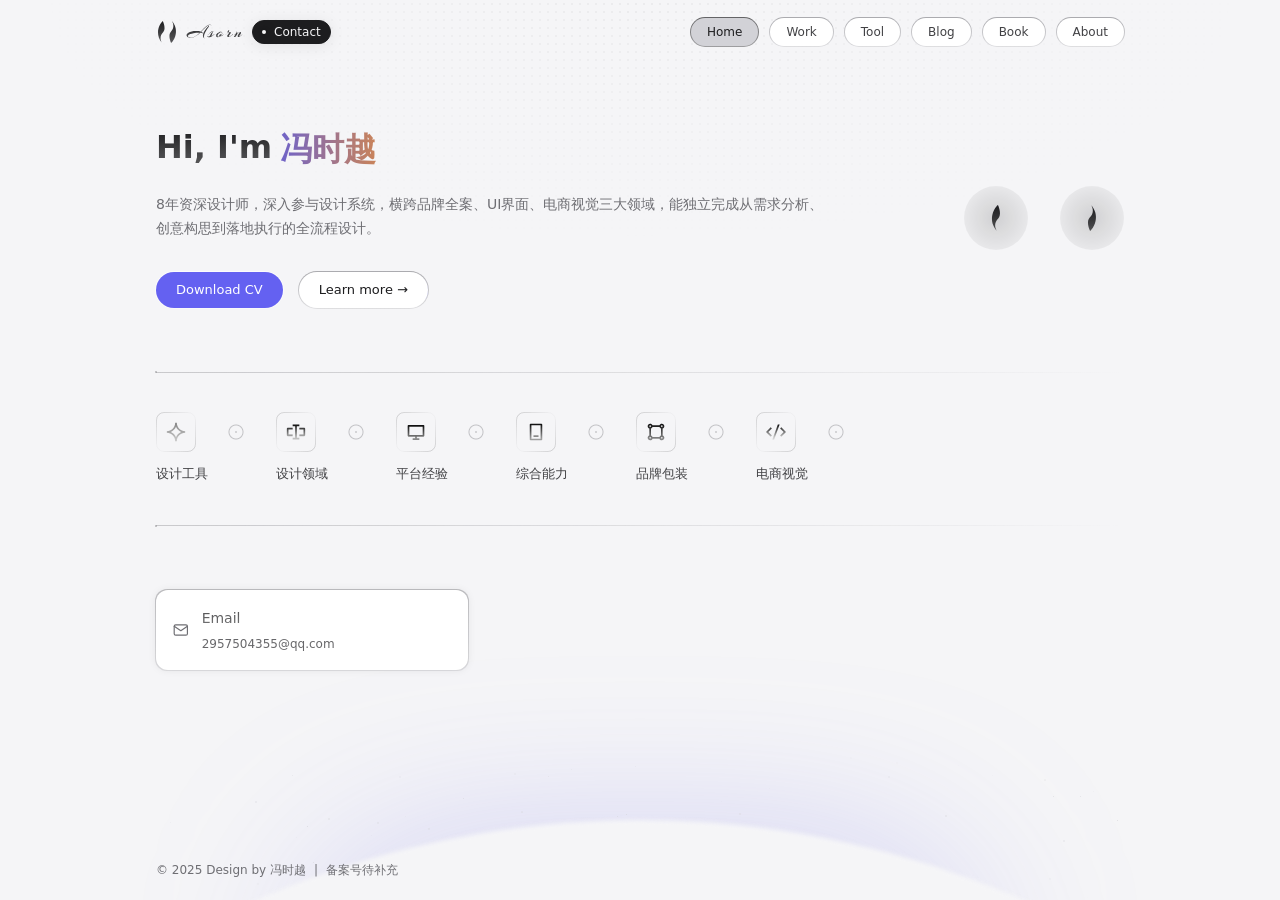
==== commit 57e0ec9b: "theme: switch to Apple-style light palette (bg #F5F5F7, card #FFF, text #1D1D1F); invert SVG/icons/s" ====
--- a/index.html
+++ b/index.html
@@ -36,7 +36,7 @@
                     <svg width="24" height="24" viewBox="0 0 24 24" fill="none" xmlns="http://www.w3.org/2000/svg">
                         <path
                             d="M10.5858 12L4.29291 18.2929L5.70712 19.7071L12 13.4142L18.2929 19.7071L19.7071 18.2929L13.4142 12L19.7071 5.70712L18.2929 4.29291L12 10.5858L5.70712 4.29291L4.29291 5.70712L10.5858 12Z"
-                            fill="#E8E8F6" />
+                            fill="#FFFFFF" />
                     </svg>
                 </div>
             </div>
@@ -124,7 +124,7 @@
             <div class="link-list load-pro">
                 <div class="magical link-card">
                     <a href="mailto:2957504355@qq.com" target="_blank">
-                        <svg width="22" height="22" viewBox="0 0 24 24" fill="none" stroke="#B3B3C1" stroke-width="1.6" stroke-linecap="round" stroke-linejoin="round">
+                        <svg width="22" height="22" viewBox="0 0 24 24" fill="none" stroke="#6E6E73" stroke-width="1.6" stroke-linecap="round" stroke-linejoin="round">
                             <rect x="3" y="5" width="18" height="14" rx="2"></rect>
                             <path d="M3 7l9 6 9-6"></path>
                         </svg>
@@ -137,7 +137,7 @@
                                 fill="none">
                                 <path
                                     d="M10.55 7.58332H1.16663V6.41665H10.55L7.75415 3.62082L8.5791 2.79587L12.1645 6.3813C12.5062 6.72299 12.5062 7.27701 12.1645 7.61873L8.5791 11.2042L7.75415 10.3792L10.55 7.58332Z"
-                                    fill="#B3B3C1"></path>
+                                    fill="#86868B"></path>
                             </svg>
                         </div>
                     </a>
--- a/css/style.css
+++ b/css/style.css
@@ -1,7 +1,7 @@
 :root{
-  --brand:#6461F1;   /* ← 你的主色填这里（例如 #00C896 / #FF7A33） */
+  --brand:#6461F1;   /* 主色（品牌紫） */
   --brand-2:#8B5CF6;
-  --bg:#0E0E13;
+  --bg:#F5F5F7;
 }
 
 @charset "UTF-8";
@@ -16,8 +16,8 @@
 }
 
 body {
-  background-color: #0E0E13;
-  color: #E8E8F6;
+  background-color: #F5F5F7;
+  color: #1D1D1F;
   font-family: Roboto, system-ui, -apple-system, "Segoe UI", "Helvetica Neue", Arial, "Liberation Sans", sans-serif, "Apple Color Emoji", "Segoe UI Emoji", "Segoe UI Symbol", "Noto Color Emoji";
   -webkit-font-smoothing: antialiased;
   overflow-x: hidden;
@@ -63,7 +63,7 @@
   align-items: center;
   justify-content: center;
   border-radius: var(--border);
-  background-color: #141419;
+  background-color: #FFFFFF;
 }
 
 .magical::before, .magical::after {
@@ -76,13 +76,13 @@
 }
 
 .magical::before {
-  background: radial-gradient(var(--circle-size) circle at var(--mouse-x) var(--mouse-y), rgba(255, 255, 255, 0.3), transparent 40%);
+  background: radial-gradient(var(--circle-size) circle at var(--mouse-x) var(--mouse-y), rgba(0, 0, 0, 0.10), transparent 40%);
   /* hover border */
   z-index: -1;
 }
 
 .magical::after {
-  background: linear-gradient(180deg, rgba(78, 78, 100, 0.48) 0%, rgba(78, 78, 100, 0.2) 100%);
+  background: linear-gradient(180deg, rgba(134, 134, 139, 0.48) 0%, rgba(134, 134, 139, 0.2) 100%);
   /* border */
   z-index: -2;
 }
@@ -94,23 +94,23 @@
   border-radius: var(--border);
   opacity: 0;
   pointer-events: none;
-  background: radial-gradient(var(--circle-size) circle at var(--mouse-x) var(--mouse-y), rgba(255, 255, 255, 0.01), transparent 40%);
+  background: radial-gradient(var(--circle-size) circle at var(--mouse-x) var(--mouse-y), rgba(0, 0, 0, 0.01), transparent 40%);
   /* hover fill，初始值 rgba=0.01 */
 }
 
 .btn {
   --border: 9999px;
-  background-image: radial-gradient(var(--circle-size) circle at var(--mouse-x) var(--mouse-y), rgba(255, 255, 255, 0.06), transparent 40%);
+  background-image: radial-gradient(var(--circle-size) circle at var(--mouse-x) var(--mouse-y), rgba(0, 0, 0, 0.04), transparent 40%);
   /* hover fill */
 }
 
 .btn::before {
-  background: radial-gradient(var(--circle-size) circle at var(--mouse-x) var(--mouse-y), rgba(255, 255, 255, 0.4), transparent 40%);
+  background: radial-gradient(var(--circle-size) circle at var(--mouse-x) var(--mouse-y), rgba(0, 0, 0, 0.12), transparent 40%);
   /* hover border */
 }
 
 .btn::after {
-  background: linear-gradient(180deg, rgba(78, 78, 100, 0.68) 0%, rgba(78, 78, 100, 0.2) 100%);
+  background: linear-gradient(180deg, rgba(134, 134, 139, 0.68) 0%, rgba(134, 134, 139, 0.2) 100%);
   /* border */
 }
 
@@ -127,12 +127,12 @@
   font-size: 13px;
   line-height: 22px;
   font-weight: 500;
-  color: #E8E8F6;
+  color: #FFFFFF;
   text-decoration: none;
 }
 
 .primary-btn::after {
-  background: linear-gradient(180deg, rgba(232, 232, 246, 0.68) 0%, rgba(232, 232, 246, 0.4) 100%);
+  background: linear-gradient(180deg, rgba(255, 255, 255, 0.68) 0%, rgba(255, 255, 255, 0.4) 100%);
   /* border */
 }
 
@@ -152,7 +152,7 @@
   font-size: 13px;
   line-height: 22px;
   font-weight: 500;
-  color: #E8E8F6;
+  color: #1D1D1F;
   text-decoration: none;
 }
 
@@ -253,17 +253,17 @@
   gap: 8px;
   cursor: pointer;
   padding: 5px 9px;
-  color: #0E0E13;
-  background: #E8E8F6;
-  box-shadow: 0px 2px 16px 0px rgba(255, 255, 255, 0.24);
-  border: 1px solid #ffffff;
+  color: #F5F5F7;
+  background: #1D1D1F;
+  box-shadow: 0px 2px 16px 0px rgba(0, 0, 0, 0.08);
+  border: 1px solid #1D1D1F;
 }
 
 .head .main-left .tag-cooperate .breath-dot {
   width: 4px;
   height: 4px;
   border-radius: 50%;
-  background-color: #0E0E13;
+  background-color: #F5F5F7;
   box-shadow: 0 0 8px black;
   animation: breath 1s infinite alternate;
 }
@@ -297,17 +297,17 @@
   cursor: pointer;
   font-size: 12px;
   line-height: 20px;
-  color: #A8A8B6;
+  color: #424245;
 }
 
 .head .menu li.nav {
   font-weight: 500;
-  color: #E8E8F6;
-  background-color: #1F1F26;
+  color: #1D1D1F;
+  background-color: #D2D2D7;
 }
 
 .head .menu li.nav::after {
-  background: linear-gradient(180deg, rgba(232, 232, 246, 0.68) 0%, rgba(232, 232, 246, 0.4) 100%);
+  background: linear-gradient(180deg, rgba(29, 29, 31, 0.68) 0%, rgba(29, 29, 31, 0.4) 100%);
 }
 
 .head .menu .menu-expand-btn {
@@ -329,7 +329,7 @@
   left: 0;
   width: calc(100vw);
   height: calc(100vh);
-  background: rgba(14, 14, 19, 0.98);
+  background: rgba(245, 245, 247, 0.98);
   backdrop-filter: blur(16px);
   -webkit-backdrop-filter: blur(16px);
   display: flex;
@@ -358,9 +358,9 @@
   font-size: 16px;
   line-height: 28px;
   font-weight: 500;
-  color: #E8E8F6;
-  width: 100%;
-  background-color: #141419;
+  color: #1D1D1F;
+  width: 100%;
+  background-color: #FFFFFF;
   border-radius: 12px;
   text-align: center;
   padding: 12px 40px;
@@ -369,7 +369,7 @@
 }
 
 .head #menu-panel .menu-panel-content li:hover {
-  background-color: #1F1F26;
+  background-color: #D2D2D7;
   transition: all 0.3s;
 }
 
@@ -388,7 +388,7 @@
 .head #menu-panel .menu-close-btn svg {
   width: 14px;
   height: 14px;
-  fill: #E8E8F6;
+  fill: #FFFFFF;
 }
 
 .head #menu-panel .menu-close-btn:hover {
@@ -404,7 +404,7 @@
   padding: 60px 40px 20px 40px;
   font-size: 12px;
   line-height: 20px;
-  color: #62616F;
+  color: #6E6E73;
 }
 
 .footer .main {
@@ -443,7 +443,7 @@
 
 .footer .footer-content a {
   transition: color .15s ease-in;
-  color: #62616F;
+  color: #6E6E73;
 }
 
 .footer .footer-content a:hover {
@@ -509,18 +509,18 @@
 
 .widget .shape-star .rising-stars div:nth-child(1) {
   animation-duration: 100s !important;
-  box-shadow: 136px 13273px #fff, 347px 1735px #fff, 813px 1674px #fff, 1949px 440px #fff, 1440px 41px #fff, 437px 1122px #fff, 406px 430px #fff, 1014px 25px #fff, 1330px 1616px #fff, 1636px 1496px #fff, 1358px 800px #fff, 48px 857px #fff, 900px 1821px #fff, 906px 1975px #fff, 832px 163px #fff, 1911px 1480px #fff, 576px 523px #fff, 783px 1435px #fff, 738px 1712px #fff, 1822px 193px #fff, 1168px 1172px #fff, 480px 687px #fff, 798px 337px #fff, 1747px 824px #fff, 1296px 1690px #fff, 1277px 1786px #fff, 1941px 1271px #fff, 1925px 784px #fff, 400px 1302px #fff, 112px 882px #fff, 1008px 1624px #fff, 55px 1604px #fff, 1143px 1555px #fff, 1354px 1344px #fff, 1687px 601px #fff, 651px 617px #fff, 984px 1737px #fff, 505px 1689px #fff, 634px 1460px #fff, 770px 827px #fff, 315px 833px #fff, 192px 1677px #fff, 1324px 580px #fff, 1862px 1217px #fff, 157px 1255px #fff, 1265px 1949px #fff, 259px 482px #fff, 1925px 39px #fff, 1823px 1401px #fff, 172px 1227px #fff, 1120px 662px #fff, 621px 681px #fff, 959px 1389px #fff, 370px 367px #fff, 1629px 754px #fff, 117px 756px #fff, 415px 19px #fff, 1158px 1227px #fff, 36px 322px #fff, 315px 1172px #fff, 1156px 1010px #fff, 758px 828px #fff, 1576px 1585px #fff, 725px 1487px #fff, 1987px 1199px #fff, 832px 827px #fff, 1162px 92px #fff, 103px 1868px #fff, 588px 198px #fff, 695px 984px #fff, 1256px 1513px #fff, 29px 924px #fff, 1991px 1022px #fff, 317px 932px #fff, 114px 1610px #fff, 1073px 1420px #fff, 1161px 1045px #fff, 684px 312px #fff, 250px 419px #fff, 151px 76px #fff, 1228px 400px #fff, 1381px 202px #fff, 1210px 207px #fff, 951px 1633px #fff, 1585px 1768px #fff, 1187px 1462px #fff, 231px 1455px #fff, 1457px 1778px #fff, 1604px 75px #fff, 1952px 1575px #fff, 1870px 10px #fff, 1240px 1824px #fff, 591px 554px #fff, 1696px 112px #fff, 1618px 662px #fff, 860px 1971px #fff, 899px 1140px #fff, 1334px 285px #fff, 1051px 732px #fff, 267px 1737px #fff, 1363px 965px #fff, 1829px 1718px #fff, 1966px 1063px #fff, 979px 1908px #fff, 1654px 1085px #fff, 416px 1055px #fff, 1758px 576px #fff, 1604px 720px #fff, 840px 143px #fff, 852px 1385px #fff, 411px 1808px #fff, 992px 28px #fff, 1461px 122px #fff, 1110px 671px #fff, 221px 1734px #fff, 1886px 1139px #fff, 1963px 1765px #fff, 406px 456px #fff, 461px 1710px #fff, 524px 1305px #fff, 905px 1265px #fff, 731px 126px #fff, 1748px 186px #fff, 759px 1511px #fff, 1502px 1174px #fff, 163px 1326px #fff, 1236px 416px #fff, 963px 1543px #fff, 509px 373px #fff, 1965px 942px #fff, 1621px 1614px #fff, 211px 515px #fff, 1064px 990px #fff, 475px 715px #fff, 1977px 366px #fff, 1480px 1801px #fff, 693px 701px #fff, 944px 628px #fff, 1870px 1324px #fff, 1745px 442px #fff, 753px 1087px #fff, 1639px 620px #fff, 1838px 1570px #fff, 1945px 1028px #fff, 1692px 1037px #fff, 276px 440px #fff, 668px 1787px #fff, 440px 1541px #fff, 1493px 199px #fff, 1930px 1584px #fff, 1856px 700px #fff, 1161px 682px #fff, 1671px 664px #fff, 286px 1182px #fff, 1933px 1388px #fff, 743px 1367px #fff, 849px 1823px #fff, 136px 25px #fff, 568px 102px #fff, 659px 687px #fff, 27px 211px #fff, 1980px 602px #fff, 383px 176px #fff, 1124px 470px #fff, 1143px 100px #fff, 1744px 1751px #fff, 689px 614px #fff, 596px 1867px #fff, 710px 883px #fff, 637px 202px #fff, 1372px 962px #fff, 1595px 1650px #fff, 1491px 1428px #fff, 873px 235px #fff, 1127px 582px #fff, 700px 140px #fff, 1470px 1395px #fff, 1133px 1532px #fff, 1736px 1749px #fff, 1841px 228px #fff, 529px 1790px #fff, 1084px 1246px #fff, 1365px 230px #fff, 529px 304px #fff, 528px 1689px #fff, 1549px 1892px #fff, 975px 1315px #fff, 1924px 1909px #fff, 423px 115px #fff, 1198px 432px #fff, 1081px 956px #fff, 1890px 1360px #fff, 872px 535px #fff, 781px 630px #fff, 1010px 197px #fff, 651px 125px #fff, 1569px 1159px #fff, 233px 759px #fff, 372px 139px #fff, 742px 1233px #fff, 302px 1514px #fff, 1159px 879px #fff, 1536px 213px #fff, 1212px 49px #fff, 897px 1653px #fff, 1735px 765px #fff, 1086px 410px #fff, 609px 1933px #fff, 127px 172px #fff, 179px 1873px #fff, 584px 299px #fff, 861px 1050px #fff, 400px 234px #fff, 1401px 806px #fff, 1086px 47px #fff, 1735px 1844px #fff, 1874px 1698px #fff, 975px 720px #fff, 164px 845px #fff, 461px 66px #fff, 894px 1102px #fff, 151px 1968px #fff, 258px 1303px #fff, 366px 593px #fff, 390px 1023px #fff, 1296px 661px #fff, 308px 285px #fff, 554px 1926px #fff, 1409px 527px #fff, 1661px 316px #fff, 101px 439px #fff, 1051px 1323px #fff, 1144px 1541px #fff, 479px 16px #fff, 1172px 911px #fff, 1087px 1807px #fff, 1699px 628px #fff, 1859px 1056px #fff, 571px 1977px #fff, 137px 1578px #fff, 906px 847px #fff, 1071px 430px #fff, 212px 323px #fff, 353px 276px #fff, 680px 316px #fff, 1781px 1151px #fff, 137px 1426px #fff, 1270px 1679px #fff, 696px 220px #fff, 587px 184px #fff, 704px 795px #fff, 1646px 907px #fff, 1546px 11px #fff, 369px 1976px #fff, 1199px 815px #fff, 290px 913px #fff, 159px 1921px #fff, 955px 1406px #fff, 748px 1132px #fff, 1388px 1674px #fff, 1390px 1925px #fff, 961px 70px #fff, 1015px 927px #fff, 470px 64px #fff, 1125px 684px #fff, 615px 1839px #fff, 1318px 1437px #fff, 1338px 1130px #fff, 295px 1857px #fff, 1656px 1208px #fff, 1550px 1250px #fff, 595px 1523px #fff, 943px 1812px #fff, 976px 1048px #fff, 175px 1883px #fff, 641px 1066px #fff, 1115px 758px #fff, 1726px 1072px #fff, 1403px 1085px #fff, 1601px 935px #fff, 221px 877px #fff, 1318px 1484px #fff, 1382px 1995px #fff, 737px 1875px #fff, 772px 1635px #fff, 869px 1654px #fff, 1179px 18px #fff, 518px 695px #fff, 691px 1963px #fff, 1290px 1259px #fff, 121px 1616px #fff, 531px 1751px #fff, 538px 968px #fff, 1492px 1387px #fff, 848px 1586px #fff, 665px 1946px #fff, 307px 984px #fff, 593px 1790px #fff, 282px 981px #fff, 1383px 1886px #fff, 1220px 1353px #fff, 537px 1893px #fff, 1228px 1085px #fff, 1415px 532px #fff, 660px 982px #fff, 308px 1837px #fff, 1644px 694px #fff, 1137px 296px #fff, 1010px 450px #fff, 1405px 1366px #fff, 1823px 1910px #fff, 623px 1983px #fff, 585px 716px #fff, 1521px 888px #fff, 334px 1235px #fff, 989px 1957px #fff, 1055px 1917px #fff, 1012px 1921px #fff, 502px 793px #fff, 362px 394px #fff, 437px 1451px #fff, 49px 1224px #fff, 1883px 326px #fff, 235px 1679px #fff, 355px 1148px #fff, 204px 907px #fff, 1405px 851px #fff, 404px 986px #fff, 126px 239px #fff, 1311px 1960px #fff, 1178px 804px #fff, 692px 1467px #fff, 523px 1043px #fff, 259px 1128px #fff, 940px 229px #fff, 733px 590px #fff, 845px 1397px #fff, 64px 383px #fff, 220px 1136px #fff, 307px 48px #fff, 1996px 1239px #fff, 495px 322px #fff, 1245px 1786px #fff, 392px 26px #fff, 1053px 835px #fff, 68px 296px #fff, 1165px 63px #fff, 1992px 584px #fff, 1947px 881px #fff, 1012px 205px #fff, 419px 1901px #fff, 91px 667px #fff, 558px 1692px #fff, 129px 252px #fff, 369px 428px #fff, 241px 1865px #fff, 289px 1345px #fff, 1591px 1655px #fff, 29px 585px #fff, 489px 885px #fff, 342px 307px #fff, 589px 658px #fff, 1069px 348px #fff, 355px 690px #fff, 1141px 483px #fff, 299px 1211px #fff, 217px 1040px #fff, 266px 524px #fff, 1151px 304px #fff, 777px 1096px #fff, 1166px 1726px #fff, 1332px 819px #fff, 986px 1727px #fff, 87px 1949px #fff, 1962px 83px #fff, 133px 708px #fff, 1603px 504px #fff, 487px 1316px #fff, 216px 863px #fff, 877px 162px #fff, 1234px 1181px #fff, 1102px 1118px #fff, 509px 475px #fff, 621px 935px #fff, 658px 589px #fff, 665px 1606px #fff, 878px 1542px #fff, 864px 882px #fff, 1070px 1310px #fff, 1983px 1146px #fff, 1673px 1885px #fff, 1008px 351px #fff, 1896px 494px #fff, 1523px 1071px #fff, 1424px 773px #fff, 1077px 571px #fff, 281px 602px #fff, 19px 1135px #fff, 852px 1826px #fff, 1114px 1291px #fff, 956px 257px #fff, 1956px 1188px #fff, 1779px 284px #fff, 204px 613px #fff, 1892px 1213px #fff, 1787px 1914px #fff, 1732px 695px #fff, 1497px 375px #fff, 1266px 1719px #fff, 1668px 1242px #fff, 931px 147px #fff, 399px 1359px #fff, 1626px 518px #fff, 840px 1495px #fff, 145px 926px #fff, 924px 46px #fff, 1907px 1649px #fff, 953px 1435px #fff, 1530px 373px #fff, 320px 1346px #fff, 1007px 581px #fff, 897px 46px #fff, 926px 1693px #fff, 1187px 370px #fff, 69px 939px #fff, 64px 1548px #fff, 66px 491px #fff, 1871px 676px #fff, 1240px 722px #fff, 1223px 216px #fff, 1743px 1566px #fff, 1901px 1944px #fff, 918px 583px #fff, 285px 601px #fff, 1303px 263px #fff, 1156px 1288px #fff, 1897px 61px #fff, 463px 1533px #fff, 98px 1153px #fff, 1430px 1811px #fff, 304px 651px #fff, 722px 260px #fff, 219px 1577px #fff, 157px 112px #fff, 1146px 1534px #fff, 972px 230px #fff, 529px 962px #fff, 91px 947px #fff, 410px 1245px #fff, 1556px 586px #fff, 591px 1038px #fff, 1571px 892px #fff, 236px 1129px #fff, 976px 1915px #fff, 903px 590px #fff, 939px 521px #fff, 697px 859px #fff, 1192px 71px #fff, 614px 366px #fff, 1197px 1094px #fff, 1433px 839px #fff, 1689px 1700px #fff, 1023px 1084px #fff, 176px 1110px #fff, 12px 830px #fff, 1880px 1619px #fff, 1914px 994px #fff, 218px 987px #fff, 1585px 517px #fff, 1837px 502px #fff, 1878px 1043px #fff, 30px 837px #fff, 1582px 1999px #fff, 1698px 940px #fff, 613px 266px #fff, 1628px 29px #fff, 1113px 180px #fff, 239px 269px #fff, 1903px 449px #fff, 1788px 1095px #fff, 51px 1761px #fff, 421px 1073px #fff, 353px 292px #fff, 1612px 749px #fff, 986px 601px #fff, 450px 343px #fff, 1386px 1341px #fff, 204px 848px #fff, 1527px 110px #fff, 379px 1993px #fff, 820px 1197px #fff, 279px 1804px #fff, 160px 1801px #fff, 1475px 1135px #fff, 1374px 1626px #fff, 873px 1542px #fff, 1637px 1435px #fff, 470px 1761px #fff, 628px 919px #fff, 628px 574px #fff;
+  box-shadow: 136px 13273px #D2D2D7, 347px 1735px #D2D2D7, 813px 1674px #D2D2D7, 1949px 440px #D2D2D7, 1440px 41px #D2D2D7, 437px 1122px #D2D2D7, 406px 430px #D2D2D7, 1014px 25px #D2D2D7, 1330px 1616px #D2D2D7, 1636px 1496px #D2D2D7, 1358px 800px #D2D2D7, 48px 857px #D2D2D7, 900px 1821px #D2D2D7, 906px 1975px #D2D2D7, 832px 163px #D2D2D7, 1911px 1480px #D2D2D7, 576px 523px #D2D2D7, 783px 1435px #D2D2D7, 738px 1712px #D2D2D7, 1822px 193px #D2D2D7, 1168px 1172px #D2D2D7, 480px 687px #D2D2D7, 798px 337px #D2D2D7, 1747px 824px #D2D2D7, 1296px 1690px #D2D2D7, 1277px 1786px #D2D2D7, 1941px 1271px #D2D2D7, 1925px 784px #D2D2D7, 400px 1302px #D2D2D7, 112px 882px #D2D2D7, 1008px 1624px #D2D2D7, 55px 1604px #D2D2D7, 1143px 1555px #D2D2D7, 1354px 1344px #D2D2D7, 1687px 601px #D2D2D7, 651px 617px #D2D2D7, 984px 1737px #D2D2D7, 505px 1689px #D2D2D7, 634px 1460px #D2D2D7, 770px 827px #D2D2D7, 315px 833px #D2D2D7, 192px 1677px #D2D2D7, 1324px 580px #D2D2D7, 1862px 1217px #D2D2D7, 157px 1255px #D2D2D7, 1265px 1949px #D2D2D7, 259px 482px #D2D2D7, 1925px 39px #D2D2D7, 1823px 1401px #D2D2D7, 172px 1227px #D2D2D7, 1120px 662px #D2D2D7, 621px 681px #D2D2D7, 959px 1389px #D2D2D7, 370px 367px #D2D2D7, 1629px 754px #D2D2D7, 117px 756px #D2D2D7, 415px 19px #D2D2D7, 1158px 1227px #D2D2D7, 36px 322px #D2D2D7, 315px 1172px #D2D2D7, 1156px 1010px #D2D2D7, 758px 828px #D2D2D7, 1576px 1585px #D2D2D7, 725px 1487px #D2D2D7, 1987px 1199px #D2D2D7, 832px 827px #D2D2D7, 1162px 92px #D2D2D7, 103px 1868px #D2D2D7, 588px 198px #D2D2D7, 695px 984px #D2D2D7, 1256px 1513px #D2D2D7, 29px 924px #D2D2D7, 1991px 1022px #D2D2D7, 317px 932px #D2D2D7, 114px 1610px #D2D2D7, 1073px 1420px #D2D2D7, 1161px 1045px #D2D2D7, 684px 312px #D2D2D7, 250px 419px #D2D2D7, 151px 76px #D2D2D7, 1228px 400px #D2D2D7, 1381px 202px #D2D2D7, 1210px 207px #D2D2D7, 951px 1633px #D2D2D7, 1585px 1768px #D2D2D7, 1187px 1462px #D2D2D7, 231px 1455px #D2D2D7, 1457px 1778px #D2D2D7, 1604px 75px #D2D2D7, 1952px 1575px #D2D2D7, 1870px 10px #D2D2D7, 1240px 1824px #D2D2D7, 591px 554px #D2D2D7, 1696px 112px #D2D2D7, 1618px 662px #D2D2D7, 860px 1971px #D2D2D7, 899px 1140px #D2D2D7, 1334px 285px #D2D2D7, 1051px 732px #D2D2D7, 267px 1737px #D2D2D7, 1363px 965px #D2D2D7, 1829px 1718px #D2D2D7, 1966px 1063px #D2D2D7, 979px 1908px #D2D2D7, 1654px 1085px #D2D2D7, 416px 1055px #D2D2D7, 1758px 576px #D2D2D7, 1604px 720px #D2D2D7, 840px 143px #D2D2D7, 852px 1385px #D2D2D7, 411px 1808px #D2D2D7, 992px 28px #D2D2D7, 1461px 122px #D2D2D7, 1110px 671px #D2D2D7, 221px 1734px #D2D2D7, 1886px 1139px #D2D2D7, 1963px 1765px #D2D2D7, 406px 456px #D2D2D7, 461px 1710px #D2D2D7, 524px 1305px #D2D2D7, 905px 1265px #D2D2D7, 731px 126px #D2D2D7, 1748px 186px #D2D2D7, 759px 1511px #D2D2D7, 1502px 1174px #D2D2D7, 163px 1326px #D2D2D7, 1236px 416px #D2D2D7, 963px 1543px #D2D2D7, 509px 373px #D2D2D7, 1965px 942px #D2D2D7, 1621px 1614px #D2D2D7, 211px 515px #D2D2D7, 1064px 990px #D2D2D7, 475px 715px #D2D2D7, 1977px 366px #D2D2D7, 1480px 1801px #D2D2D7, 693px 701px #D2D2D7, 944px 628px #D2D2D7, 1870px 1324px #D2D2D7, 1745px 442px #D2D2D7, 753px 1087px #D2D2D7, 1639px 620px #D2D2D7, 1838px 1570px #D2D2D7, 1945px 1028px #D2D2D7, 1692px 1037px #D2D2D7, 276px 440px #D2D2D7, 668px 1787px #D2D2D7, 440px 1541px #D2D2D7, 1493px 199px #D2D2D7, 1930px 1584px #D2D2D7, 1856px 700px #D2D2D7, 1161px 682px #D2D2D7, 1671px 664px #D2D2D7, 286px 1182px #D2D2D7, 1933px 1388px #D2D2D7, 743px 1367px #D2D2D7, 849px 1823px #D2D2D7, 136px 25px #D2D2D7, 568px 102px #D2D2D7, 659px 687px #D2D2D7, 27px 211px #D2D2D7, 1980px 602px #D2D2D7, 383px 176px #D2D2D7, 1124px 470px #D2D2D7, 1143px 100px #D2D2D7, 1744px 1751px #D2D2D7, 689px 614px #D2D2D7, 596px 1867px #D2D2D7, 710px 883px #D2D2D7, 637px 202px #D2D2D7, 1372px 962px #D2D2D7, 1595px 1650px #D2D2D7, 1491px 1428px #D2D2D7, 873px 235px #D2D2D7, 1127px 582px #D2D2D7, 700px 140px #D2D2D7, 1470px 1395px #D2D2D7, 1133px 1532px #D2D2D7, 1736px 1749px #D2D2D7, 1841px 228px #D2D2D7, 529px 1790px #D2D2D7, 1084px 1246px #D2D2D7, 1365px 230px #D2D2D7, 529px 304px #D2D2D7, 528px 1689px #D2D2D7, 1549px 1892px #D2D2D7, 975px 1315px #D2D2D7, 1924px 1909px #D2D2D7, 423px 115px #D2D2D7, 1198px 432px #D2D2D7, 1081px 956px #D2D2D7, 1890px 1360px #D2D2D7, 872px 535px #D2D2D7, 781px 630px #D2D2D7, 1010px 197px #D2D2D7, 651px 125px #D2D2D7, 1569px 1159px #D2D2D7, 233px 759px #D2D2D7, 372px 139px #D2D2D7, 742px 1233px #D2D2D7, 302px 1514px #D2D2D7, 1159px 879px #D2D2D7, 1536px 213px #D2D2D7, 1212px 49px #D2D2D7, 897px 1653px #D2D2D7, 1735px 765px #D2D2D7, 1086px 410px #D2D2D7, 609px 1933px #D2D2D7, 127px 172px #D2D2D7, 179px 1873px #D2D2D7, 584px 299px #D2D2D7, 861px 1050px #D2D2D7, 400px 234px #D2D2D7, 1401px 806px #D2D2D7, 1086px 47px #D2D2D7, 1735px 1844px #D2D2D7, 1874px 1698px #D2D2D7, 975px 720px #D2D2D7, 164px 845px #D2D2D7, 461px 66px #D2D2D7, 894px 1102px #D2D2D7, 151px 1968px #D2D2D7, 258px 1303px #D2D2D7, 366px 593px #D2D2D7, 390px 1023px #D2D2D7, 1296px 661px #D2D2D7, 308px 285px #D2D2D7, 554px 1926px #D2D2D7, 1409px 527px #D2D2D7, 1661px 316px #D2D2D7, 101px 439px #D2D2D7, 1051px 1323px #D2D2D7, 1144px 1541px #D2D2D7, 479px 16px #D2D2D7, 1172px 911px #D2D2D7, 1087px 1807px #D2D2D7, 1699px 628px #D2D2D7, 1859px 1056px #D2D2D7, 571px 1977px #D2D2D7, 137px 1578px #D2D2D7, 906px 847px #D2D2D7, 1071px 430px #D2D2D7, 212px 323px #D2D2D7, 353px 276px #D2D2D7, 680px 316px #D2D2D7, 1781px 1151px #D2D2D7, 137px 1426px #D2D2D7, 1270px 1679px #D2D2D7, 696px 220px #D2D2D7, 587px 184px #D2D2D7, 704px 795px #D2D2D7, 1646px 907px #D2D2D7, 1546px 11px #D2D2D7, 369px 1976px #D2D2D7, 1199px 815px #D2D2D7, 290px 913px #D2D2D7, 159px 1921px #D2D2D7, 955px 1406px #D2D2D7, 748px 1132px #D2D2D7, 1388px 1674px #D2D2D7, 1390px 1925px #D2D2D7, 961px 70px #D2D2D7, 1015px 927px #D2D2D7, 470px 64px #D2D2D7, 1125px 684px #D2D2D7, 615px 1839px #D2D2D7, 1318px 1437px #D2D2D7, 1338px 1130px #D2D2D7, 295px 1857px #D2D2D7, 1656px 1208px #D2D2D7, 1550px 1250px #D2D2D7, 595px 1523px #D2D2D7, 943px 1812px #D2D2D7, 976px 1048px #D2D2D7, 175px 1883px #D2D2D7, 641px 1066px #D2D2D7, 1115px 758px #D2D2D7, 1726px 1072px #D2D2D7, 1403px 1085px #D2D2D7, 1601px 935px #D2D2D7, 221px 877px #D2D2D7, 1318px 1484px #D2D2D7, 1382px 1995px #D2D2D7, 737px 1875px #D2D2D7, 772px 1635px #D2D2D7, 869px 1654px #D2D2D7, 1179px 18px #D2D2D7, 518px 695px #D2D2D7, 691px 1963px #D2D2D7, 1290px 1259px #D2D2D7, 121px 1616px #D2D2D7, 531px 1751px #D2D2D7, 538px 968px #D2D2D7, 1492px 1387px #D2D2D7, 848px 1586px #D2D2D7, 665px 1946px #D2D2D7, 307px 984px #D2D2D7, 593px 1790px #D2D2D7, 282px 981px #D2D2D7, 1383px 1886px #D2D2D7, 1220px 1353px #D2D2D7, 537px 1893px #D2D2D7, 1228px 1085px #D2D2D7, 1415px 532px #D2D2D7, 660px 982px #D2D2D7, 308px 1837px #D2D2D7, 1644px 694px #D2D2D7, 1137px 296px #D2D2D7, 1010px 450px #D2D2D7, 1405px 1366px #D2D2D7, 1823px 1910px #D2D2D7, 623px 1983px #D2D2D7, 585px 716px #D2D2D7, 1521px 888px #D2D2D7, 334px 1235px #D2D2D7, 989px 1957px #D2D2D7, 1055px 1917px #D2D2D7, 1012px 1921px #D2D2D7, 502px 793px #D2D2D7, 362px 394px #D2D2D7, 437px 1451px #D2D2D7, 49px 1224px #D2D2D7, 1883px 326px #D2D2D7, 235px 1679px #D2D2D7, 355px 1148px #D2D2D7, 204px 907px #D2D2D7, 1405px 851px #D2D2D7, 404px 986px #D2D2D7, 126px 239px #D2D2D7, 1311px 1960px #D2D2D7, 1178px 804px #D2D2D7, 692px 1467px #D2D2D7, 523px 1043px #D2D2D7, 259px 1128px #D2D2D7, 940px 229px #D2D2D7, 733px 590px #D2D2D7, 845px 1397px #D2D2D7, 64px 383px #D2D2D7, 220px 1136px #D2D2D7, 307px 48px #D2D2D7, 1996px 1239px #D2D2D7, 495px 322px #D2D2D7, 1245px 1786px #D2D2D7, 392px 26px #D2D2D7, 1053px 835px #D2D2D7, 68px 296px #D2D2D7, 1165px 63px #D2D2D7, 1992px 584px #D2D2D7, 1947px 881px #D2D2D7, 1012px 205px #D2D2D7, 419px 1901px #D2D2D7, 91px 667px #D2D2D7, 558px 1692px #D2D2D7, 129px 252px #D2D2D7, 369px 428px #D2D2D7, 241px 1865px #D2D2D7, 289px 1345px #D2D2D7, 1591px 1655px #D2D2D7, 29px 585px #D2D2D7, 489px 885px #D2D2D7, 342px 307px #D2D2D7, 589px 658px #D2D2D7, 1069px 348px #D2D2D7, 355px 690px #D2D2D7, 1141px 483px #D2D2D7, 299px 1211px #D2D2D7, 217px 1040px #D2D2D7, 266px 524px #D2D2D7, 1151px 304px #D2D2D7, 777px 1096px #D2D2D7, 1166px 1726px #D2D2D7, 1332px 819px #D2D2D7, 986px 1727px #D2D2D7, 87px 1949px #D2D2D7, 1962px 83px #D2D2D7, 133px 708px #D2D2D7, 1603px 504px #D2D2D7, 487px 1316px #D2D2D7, 216px 863px #D2D2D7, 877px 162px #D2D2D7, 1234px 1181px #D2D2D7, 1102px 1118px #D2D2D7, 509px 475px #D2D2D7, 621px 935px #D2D2D7, 658px 589px #D2D2D7, 665px 1606px #D2D2D7, 878px 1542px #D2D2D7, 864px 882px #D2D2D7, 1070px 1310px #D2D2D7, 1983px 1146px #D2D2D7, 1673px 1885px #D2D2D7, 1008px 351px #D2D2D7, 1896px 494px #D2D2D7, 1523px 1071px #D2D2D7, 1424px 773px #D2D2D7, 1077px 571px #D2D2D7, 281px 602px #D2D2D7, 19px 1135px #D2D2D7, 852px 1826px #D2D2D7, 1114px 1291px #D2D2D7, 956px 257px #D2D2D7, 1956px 1188px #D2D2D7, 1779px 284px #D2D2D7, 204px 613px #D2D2D7, 1892px 1213px #D2D2D7, 1787px 1914px #D2D2D7, 1732px 695px #D2D2D7, 1497px 375px #D2D2D7, 1266px 1719px #D2D2D7, 1668px 1242px #D2D2D7, 931px 147px #D2D2D7, 399px 1359px #D2D2D7, 1626px 518px #D2D2D7, 840px 1495px #D2D2D7, 145px 926px #D2D2D7, 924px 46px #D2D2D7, 1907px 1649px #D2D2D7, 953px 1435px #D2D2D7, 1530px 373px #D2D2D7, 320px 1346px #D2D2D7, 1007px 581px #D2D2D7, 897px 46px #D2D2D7, 926px 1693px #D2D2D7, 1187px 370px #D2D2D7, 69px 939px #D2D2D7, 64px 1548px #D2D2D7, 66px 491px #D2D2D7, 1871px 676px #D2D2D7, 1240px 722px #D2D2D7, 1223px 216px #D2D2D7, 1743px 1566px #D2D2D7, 1901px 1944px #D2D2D7, 918px 583px #D2D2D7, 285px 601px #D2D2D7, 1303px 263px #D2D2D7, 1156px 1288px #D2D2D7, 1897px 61px #D2D2D7, 463px 1533px #D2D2D7, 98px 1153px #D2D2D7, 1430px 1811px #D2D2D7, 304px 651px #D2D2D7, 722px 260px #D2D2D7, 219px 1577px #D2D2D7, 157px 112px #D2D2D7, 1146px 1534px #D2D2D7, 972px 230px #D2D2D7, 529px 962px #D2D2D7, 91px 947px #D2D2D7, 410px 1245px #D2D2D7, 1556px 586px #D2D2D7, 591px 1038px #D2D2D7, 1571px 892px #D2D2D7, 236px 1129px #D2D2D7, 976px 1915px #D2D2D7, 903px 590px #D2D2D7, 939px 521px #D2D2D7, 697px 859px #D2D2D7, 1192px 71px #D2D2D7, 614px 366px #D2D2D7, 1197px 1094px #D2D2D7, 1433px 839px #D2D2D7, 1689px 1700px #D2D2D7, 1023px 1084px #D2D2D7, 176px 1110px #D2D2D7, 12px 830px #D2D2D7, 1880px 1619px #D2D2D7, 1914px 994px #D2D2D7, 218px 987px #D2D2D7, 1585px 517px #D2D2D7, 1837px 502px #D2D2D7, 1878px 1043px #D2D2D7, 30px 837px #D2D2D7, 1582px 1999px #D2D2D7, 1698px 940px #D2D2D7, 613px 266px #D2D2D7, 1628px 29px #D2D2D7, 1113px 180px #D2D2D7, 239px 269px #D2D2D7, 1903px 449px #D2D2D7, 1788px 1095px #D2D2D7, 51px 1761px #D2D2D7, 421px 1073px #D2D2D7, 353px 292px #D2D2D7, 1612px 749px #D2D2D7, 986px 601px #D2D2D7, 450px 343px #D2D2D7, 1386px 1341px #D2D2D7, 204px 848px #D2D2D7, 1527px 110px #D2D2D7, 379px 1993px #D2D2D7, 820px 1197px #D2D2D7, 279px 1804px #D2D2D7, 160px 1801px #D2D2D7, 1475px 1135px #D2D2D7, 1374px 1626px #D2D2D7, 873px 1542px #D2D2D7, 1637px 1435px #D2D2D7, 470px 1761px #D2D2D7, 628px 919px #D2D2D7, 628px 574px #D2D2D7;
 }
 
 .widget .shape-star .rising-stars div:nth-child(2) {
   animation-duration: 150s !important;
-  box-shadow: 1046px 2770px #fff, 584px 202px #fff, 195px 1038px #fff, 84px 741px #fff, 466px 961px #fff, 192px 609px #fff, 704px 571px #fff, 1498px 1059px #fff, 21px 1214px #fff, 643px 408px #fff, 848px 514px #fff, 420px 1928px #fff, 866px 698px #fff, 1071px 119px #fff, 1284px 570px #fff, 907px 89px #fff, 1990px 137px #fff, 768px 1886px #fff, 1602px 623px #fff, 223px 255px #fff, 1224px 1955px #fff, 1216px 1001px #fff, 817px 1781px #fff, 1586px 684px #fff, 221px 71px #fff, 1885px 1713px #fff, 1441px 15px #fff, 1946px 1649px #fff, 437px 1773px #fff, 1831px 657px #fff, 1230px 220px #fff, 906px 1681px #fff, 906px 184px #fff, 1689px 859px #fff, 1655px 564px #fff, 1900px 1354px #fff, 378px 1964px #fff, 985px 1685px #fff, 1357px 999px #fff, 1518px 1502px #fff, 1068px 338px #fff, 920px 1753px #fff, 1589px 1108px #fff, 1212px 1920px #fff, 199px 596px #fff, 172px 67px #fff, 1104px 797px #fff, 682px 571px #fff, 228px 1285px #fff, 401px 751px #fff, 558px 1703px #fff, 1382px 736px #fff, 463px 1746px #fff, 579px 1384px #fff, 208px 1771px #fff, 290px 881px #fff, 408px 1189px #fff, 1024px 768px #fff, 247px 282px #fff, 1254px 1274px #fff, 592px 1785px #fff, 460px 914px #fff, 275px 429px #fff, 991px 93px #fff, 1961px 429px #fff, 998px 1797px #fff, 1363px 1258px #fff, 1387px 611px #fff, 1850px 482px #fff, 401px 482px #fff, 899px 966px #fff, 1424px 1844px #fff, 1555px 1899px #fff, 625px 506px #fff, 41px 219px #fff, 958px 1518px #fff, 1894px 717px #fff, 1207px 807px #fff, 183px 614px #fff, 1146px 467px #fff, 349px 1521px #fff, 587px 1330px #fff, 940px 1640px #fff, 1167px 1990px #fff, 1728px 1870px #fff, 88px 336px #fff, 1326px 944px #fff, 1103px 117px #fff, 1531px 1508px #fff, 588px 1497px #fff, 1193px 1036px #fff, 475px 345px #fff, 775px 731px #fff, 1189px 411px #fff, 1657px 108px #fff, 828px 1788px #fff, 622px 357px #fff, 1441px 1292px #fff, 1332px 361px #fff, 979px 376px #fff, 504px 412px #fff, 1470px 290px #fff, 1422px 1637px #fff, 911px 1694px #fff, 1304px 1729px #fff, 1378px 890px #fff, 181px 1238px #fff, 166px 1011px #fff, 570px 823px #fff, 1842px 771px #fff, 1495px 189px #fff, 324px 1077px #fff, 850px 883px #fff, 1718px 1273px #fff, 1559px 215px #fff, 425px 254px #fff, 114px 1855px #fff, 1425px 253px #fff, 1327px 477px #fff, 1644px 234px #fff, 851px 1060px #fff, 384px 1151px #fff, 78px 433px #fff, 269px 847px #fff, 11px 1426px #fff, 1583px 31px #fff, 1067px 48px #fff, 1532px 544px #fff, 1418px 923px #fff, 1609px 1733px #fff, 96px 1597px #fff, 1818px 421px #fff, 1059px 181px #fff, 156px 1830px #fff, 1565px 11px #fff, 989px 287px #fff, 827px 459px #fff, 1730px 1155px #fff, 688px 939px #fff, 694px 6px #fff, 360px 1041px #fff, 1230px 1560px #fff, 1228px 1637px #fff, 207px 460px #fff, 1869px 627px #fff, 69px 872px #fff, 438px 154px #fff, 217px 721px #fff, 141px 678px #fff, 606px 1622px #fff, 1836px 1505px #fff, 568px 1817px #fff, 1692px 901px #fff, 1726px 1257px #fff, 272px 77px #fff, 1327px 405px #fff, 833px 628px #fff, 974px 782px #fff, 828px 1085px #fff, 1516px 57px #fff, 1432px 279px #fff, 1308px 608px #fff, 419px 1365px #fff, 989px 1354px #fff, 343px 557px #fff, 1787px 1617px #fff, 609px 281px #fff, 397px 635px #fff, 330px 1483px #fff, 1039px 1891px #fff, 623px 390px #fff, 849px 1113px #fff, 774px 1584px #fff, 339px 1374px #fff, 910px 294px #fff, 348px 1997px #fff, 961px 1571px #fff, 108px 1103px #fff, 761px 1908px #fff, 1612px 1543px #fff, 1978px 1013px #fff, 1420px 170px #fff, 250px 157px #fff, 760px 804px #fff, 503px 1240px #fff, 913px 1425px #fff, 694px 541px #fff, 999px 1757px #fff, 1792px 865px #fff, 521px 1962px #fff, 892px 1943px #fff, 1266px 744px #fff, 1315px 121px #fff, 957px 1880px #fff, 1387px 334px #fff, 101px 132px #fff, 760px 1557px #fff, 1100px 112px #fff, 879px 173px #fff, 1712px 1707px #fff, 888px 28px #fff, 33px 1189px #fff, 1316px 1591px #fff, 254px 1751px #fff, 494px 1485px #fff, 1654px 782px #fff, 1983px 693px #fff, 754px 1919px #fff, 1116px 85px #fff, 1417px 634px #fff, 343px 657px #fff, 481px 1867px #fff, 805px 1831px #fff, 213px 1734px #fff, 1305px 225px #fff, 1158px 1852px #fff, 1335px 1897px #fff, 995px 514px #fff, 1297px 1704px #fff, 732px 25px #fff, 1190px 1980px #fff, 515px 1537px #fff, 1675px 639px #fff, 1693px 1862px #fff, 417px 1885px #fff, 1303px 1332px #fff, 1422px 259px #fff, 1176px 1403px #fff, 1477px 980px #fff, 1960px 461px #fff, 99px 980px #fff, 1139px 418px #fff, 1357px 487px #fff, 1009px 1329px #fff, 293px 355px #fff, 301px 464px #fff, 222px 138px #fff, 307px 265px #fff, 989px 856px #fff, 182px 1885px #fff, 1064px 1909px #fff, 885px 155px #fff, 403px 166px #fff, 1540px 1180px #fff, 310px 1519px #fff, 777px 496px #fff, 664px 1389px #fff, 1950px 758px #fff, 63px 1412px #fff, 1247px 1151px #fff, 365px 60px #fff, 1793px 502px #fff, 533px 320px #fff, 927px 766px #fff, 206px 340px #fff, 1261px 292px #fff, 1908px 1564px #fff, 99px 50px #fff, 1693px 1858px #fff, 641px 1034px #fff, 1063px 453px #fff, 1973px 163px #fff, 712px 600px #fff, 264px 1682px #fff, 1686px 289px #fff, 1305px 745px #fff, 30px 349px #fff, 649px 1772px #fff, 1032px 141px #fff, 204px 1345px #fff, 46px 289px #fff, 173px 466px #fff, 1369px 1116px #fff, 528px 196px #fff, 1355px 1117px #fff, 1344px 1192px #fff, 220px 304px #fff, 1816px 1984px #fff, 1903px 683px #fff, 389px 934px #fff, 79px 1352px #fff, 1317px 1295px #fff, 1169px 1389px #fff, 1061px 914px #fff, 1777px 1736px #fff, 1859px 286px #fff, 1479px 569px #fff, 930px 1613px #fff, 1892px 682px #fff, 867px 1193px #fff, 40px 1606px #fff, 624px 1860px #fff, 1829px 1897px #fff, 1891px 1944px #fff, 1633px 1642px #fff, 71px 627px #fff, 1334px 1548px #fff, 1461px 1437px #fff, 220px 547px #fff, 334px 907px #fff, 1512px 34px #fff, 789px 64px #fff, 190px 1169px #fff, 358px 22px #fff, 438px 115px #fff, 1576px 248px #fff, 117px 836px #fff, 957px 1773px #fff, 213px 1553px #fff, 1211px 1094px #fff, 1768px 1569px #fff, 541px 725px #fff, 1027px 1196px #fff, 996px 677px #fff, 1406px 1504px #fff, 707px 1457px #fff, 1704px 445px #fff, 1403px 1557px #fff, 1743px 223px #fff, 1866px 1923px #fff, 1137px 762px #fff, 1566px 1760px #fff, 1289px 1717px #fff, 1397px 634px #fff, 1286px 516px #fff, 1179px 1503px #fff, 1143px 1306px #fff, 489px 1107px #fff, 1663px 145px #fff, 1553px 1813px #fff, 1611px 1558px #fff, 969px 946px #fff, 243px 25px #fff, 518px 117px #fff, 1510px 12px #fff, 1461px 1296px #fff, 453px 697px #fff, 726px 1082px #fff, 1727px 410px #fff, 1242px 1258px #fff, 1847px 1331px #fff, 1746px 1023px #fff, 972px 1887px #fff, 704px 453px #fff, 424px 993px #fff, 1437px 797px #fff, 1947px 235px #fff, 916px 1060px #fff, 1034px 1354px #fff, 723px 1738px #fff, 447px 1609px #fff, 167px 780px #fff, 462px 1224px #fff, 704px 1676px #fff, 1880px 495px #fff, 665px 1497px #fff, 773px 1221px #fff, 471px 771px #fff, 549px 221px #fff, 846px 242px #fff, 638px 300px #fff, 75px 492px #fff, 856px 1803px #fff, 1605px 1288px #fff, 740px 11px #fff, 1009px 1229px #fff, 650px 1734px #fff, 565px 1651px #fff, 1314px 949px #fff, 852px 1135px #fff, 1742px 360px #fff, 512px 487px #fff, 965px 1638px #fff, 619px 1818px #fff, 982px 838px #fff, 36px 1269px #fff, 14px 542px #fff, 1913px 1614px #fff, 1231px 1455px #fff, 950px 1539px #fff, 1599px 124px #fff, 854px 661px #fff, 45px 810px #fff, 1098px 425px #fff, 1088px 579px #fff, 100px 673px #fff, 1729px 1110px #fff, 35px 507px #fff, 435px 708px #fff, 893px 127px #fff, 953px 1523px #fff, 1067px 1352px #fff, 1806px 376px #fff, 738px 1173px #fff, 676px 1910px #fff, 405px 805px #fff, 1289px 1838px #fff, 1794px 677px #fff, 1727px 1763px #fff, 729px 181px #fff, 417px 1509px #fff, 402px 867px #fff, 1047px 1577px #fff, 1748px 619px #fff, 815px 156px #fff, 1668px 13px #fff, 285px 1014px #fff, 499px 1355px #fff, 384px 819px #fff, 364px 1484px #fff, 968px 534px #fff, 1935px 1915px #fff, 662px 870px #fff, 1837px 1960px #fff, 1063px 1369px #fff, 388px 271px #fff, 1406px 1113px #fff, 1909px 897px #fff, 506px 101px #fff, 680px 1579px #fff, 1908px 1476px #fff, 1065px 1308px #fff, 892px 1806px #fff, 1303px 1738px #fff, 1112px 935px #fff, 1112px 354px #fff, 799px 1222px #fff, 1131px 1922px #fff, 341px 1281px #fff, 744px 298px #fff, 1519px 698px #fff, 934px 1143px #fff, 989px 584px #fff, 1250px 161px #fff, 49px 1336px #fff, 1154px 1944px #fff, 260px 1720px #fff, 243px 963px #fff, 1336px 834px #fff, 1373px 578px #fff, 1624px 146px #fff, 493px 141px #fff, 991px 1986px #fff, 715px 465px #fff, 1380px 373px #fff, 1134px 284px #fff, 1469px 1534px #fff, 1074px 1672px #fff, 836px 1225px #fff, 1115px 1213px #fff, 500px 509px #fff, 350px 817px #fff, 1352px 1204px #fff, 530px 786px #fff, 53px 906px #fff, 414px 601px #fff, 977px 552px #fff, 447px 196px #fff, 67px 548px #fff, 837px 399px #fff, 1786px 792px #fff, 1681px 1843px #fff, 1695px 847px #fff, 726px 768px #fff, 667px 1145px #fff, 382px 395px #fff, 502px 1182px #fff, 1930px 100px #fff, 492px 1356px #fff, 221px 977px #fff, 998px 848px #fff, 482px 531px #fff, 497px 239px #fff, 1795px 681px #fff, 1721px 1218px #fff, 521px 349px #fff, 1573px 1747px #fff, 294px 1103px #fff, 39px 235px #fff, 1502px 1754px #fff, 1918px 1587px #fff, 1448px 604px #fff, 583px 62px #fff, 790px 1923px #fff, 510px 344px #fff, 165px 1091px #fff, 1474px 1639px #fff, 1577px 1452px #fff, 1017px 99px #fff, 1547px 679px #fff, 852px 1216px #fff, 83px 1818px #fff, 1240px 1423px #fff, 1122px 1475px #fff, 418px 230px #fff, 1989px 1326px #fff, 1828px 1633px #fff, 1412px 373px #fff, 685px 1113px #fff, 1909px 1468px #fff;
+  box-shadow: 1046px 2770px #D2D2D7, 584px 202px #D2D2D7, 195px 1038px #D2D2D7, 84px 741px #D2D2D7, 466px 961px #D2D2D7, 192px 609px #D2D2D7, 704px 571px #D2D2D7, 1498px 1059px #D2D2D7, 21px 1214px #D2D2D7, 643px 408px #D2D2D7, 848px 514px #D2D2D7, 420px 1928px #D2D2D7, 866px 698px #D2D2D7, 1071px 119px #D2D2D7, 1284px 570px #D2D2D7, 907px 89px #D2D2D7, 1990px 137px #D2D2D7, 768px 1886px #D2D2D7, 1602px 623px #D2D2D7, 223px 255px #D2D2D7, 1224px 1955px #D2D2D7, 1216px 1001px #D2D2D7, 817px 1781px #D2D2D7, 1586px 684px #D2D2D7, 221px 71px #D2D2D7, 1885px 1713px #D2D2D7, 1441px 15px #D2D2D7, 1946px 1649px #D2D2D7, 437px 1773px #D2D2D7, 1831px 657px #D2D2D7, 1230px 220px #D2D2D7, 906px 1681px #D2D2D7, 906px 184px #D2D2D7, 1689px 859px #D2D2D7, 1655px 564px #D2D2D7, 1900px 1354px #D2D2D7, 378px 1964px #D2D2D7, 985px 1685px #D2D2D7, 1357px 999px #D2D2D7, 1518px 1502px #D2D2D7, 1068px 338px #D2D2D7, 920px 1753px #D2D2D7, 1589px 1108px #D2D2D7, 1212px 1920px #D2D2D7, 199px 596px #D2D2D7, 172px 67px #D2D2D7, 1104px 797px #D2D2D7, 682px 571px #D2D2D7, 228px 1285px #D2D2D7, 401px 751px #D2D2D7, 558px 1703px #D2D2D7, 1382px 736px #D2D2D7, 463px 1746px #D2D2D7, 579px 1384px #D2D2D7, 208px 1771px #D2D2D7, 290px 881px #D2D2D7, 408px 1189px #D2D2D7, 1024px 768px #D2D2D7, 247px 282px #D2D2D7, 1254px 1274px #D2D2D7, 592px 1785px #D2D2D7, 460px 914px #D2D2D7, 275px 429px #D2D2D7, 991px 93px #D2D2D7, 1961px 429px #D2D2D7, 998px 1797px #D2D2D7, 1363px 1258px #D2D2D7, 1387px 611px #D2D2D7, 1850px 482px #D2D2D7, 401px 482px #D2D2D7, 899px 966px #D2D2D7, 1424px 1844px #D2D2D7, 1555px 1899px #D2D2D7, 625px 506px #D2D2D7, 41px 219px #D2D2D7, 958px 1518px #D2D2D7, 1894px 717px #D2D2D7, 1207px 807px #D2D2D7, 183px 614px #D2D2D7, 1146px 467px #D2D2D7, 349px 1521px #D2D2D7, 587px 1330px #D2D2D7, 940px 1640px #D2D2D7, 1167px 1990px #D2D2D7, 1728px 1870px #D2D2D7, 88px 336px #D2D2D7, 1326px 944px #D2D2D7, 1103px 117px #D2D2D7, 1531px 1508px #D2D2D7, 588px 1497px #D2D2D7, 1193px 1036px #D2D2D7, 475px 345px #D2D2D7, 775px 731px #D2D2D7, 1189px 411px #D2D2D7, 1657px 108px #D2D2D7, 828px 1788px #D2D2D7, 622px 357px #D2D2D7, 1441px 1292px #D2D2D7, 1332px 361px #D2D2D7, 979px 376px #D2D2D7, 504px 412px #D2D2D7, 1470px 290px #D2D2D7, 1422px 1637px #D2D2D7, 911px 1694px #D2D2D7, 1304px 1729px #D2D2D7, 1378px 890px #D2D2D7, 181px 1238px #D2D2D7, 166px 1011px #D2D2D7, 570px 823px #D2D2D7, 1842px 771px #D2D2D7, 1495px 189px #D2D2D7, 324px 1077px #D2D2D7, 850px 883px #D2D2D7, 1718px 1273px #D2D2D7, 1559px 215px #D2D2D7, 425px 254px #D2D2D7, 114px 1855px #D2D2D7, 1425px 253px #D2D2D7, 1327px 477px #D2D2D7, 1644px 234px #D2D2D7, 851px 1060px #D2D2D7, 384px 1151px #D2D2D7, 78px 433px #D2D2D7, 269px 847px #D2D2D7, 11px 1426px #D2D2D7, 1583px 31px #D2D2D7, 1067px 48px #D2D2D7, 1532px 544px #D2D2D7, 1418px 923px #D2D2D7, 1609px 1733px #D2D2D7, 96px 1597px #D2D2D7, 1818px 421px #D2D2D7, 1059px 181px #D2D2D7, 156px 1830px #D2D2D7, 1565px 11px #D2D2D7, 989px 287px #D2D2D7, 827px 459px #D2D2D7, 1730px 1155px #D2D2D7, 688px 939px #D2D2D7, 694px 6px #D2D2D7, 360px 1041px #D2D2D7, 1230px 1560px #D2D2D7, 1228px 1637px #D2D2D7, 207px 460px #D2D2D7, 1869px 627px #D2D2D7, 69px 872px #D2D2D7, 438px 154px #D2D2D7, 217px 721px #D2D2D7, 141px 678px #D2D2D7, 606px 1622px #D2D2D7, 1836px 1505px #D2D2D7, 568px 1817px #D2D2D7, 1692px 901px #D2D2D7, 1726px 1257px #D2D2D7, 272px 77px #D2D2D7, 1327px 405px #D2D2D7, 833px 628px #D2D2D7, 974px 782px #D2D2D7, 828px 1085px #D2D2D7, 1516px 57px #D2D2D7, 1432px 279px #D2D2D7, 1308px 608px #D2D2D7, 419px 1365px #D2D2D7, 989px 1354px #D2D2D7, 343px 557px #D2D2D7, 1787px 1617px #D2D2D7, 609px 281px #D2D2D7, 397px 635px #D2D2D7, 330px 1483px #D2D2D7, 1039px 1891px #D2D2D7, 623px 390px #D2D2D7, 849px 1113px #D2D2D7, 774px 1584px #D2D2D7, 339px 1374px #D2D2D7, 910px 294px #D2D2D7, 348px 1997px #D2D2D7, 961px 1571px #D2D2D7, 108px 1103px #D2D2D7, 761px 1908px #D2D2D7, 1612px 1543px #D2D2D7, 1978px 1013px #D2D2D7, 1420px 170px #D2D2D7, 250px 157px #D2D2D7, 760px 804px #D2D2D7, 503px 1240px #D2D2D7, 913px 1425px #D2D2D7, 694px 541px #D2D2D7, 999px 1757px #D2D2D7, 1792px 865px #D2D2D7, 521px 1962px #D2D2D7, 892px 1943px #D2D2D7, 1266px 744px #D2D2D7, 1315px 121px #D2D2D7, 957px 1880px #D2D2D7, 1387px 334px #D2D2D7, 101px 132px #D2D2D7, 760px 1557px #D2D2D7, 1100px 112px #D2D2D7, 879px 173px #D2D2D7, 1712px 1707px #D2D2D7, 888px 28px #D2D2D7, 33px 1189px #D2D2D7, 1316px 1591px #D2D2D7, 254px 1751px #D2D2D7, 494px 1485px #D2D2D7, 1654px 782px #D2D2D7, 1983px 693px #D2D2D7, 754px 1919px #D2D2D7, 1116px 85px #D2D2D7, 1417px 634px #D2D2D7, 343px 657px #D2D2D7, 481px 1867px #D2D2D7, 805px 1831px #D2D2D7, 213px 1734px #D2D2D7, 1305px 225px #D2D2D7, 1158px 1852px #D2D2D7, 1335px 1897px #D2D2D7, 995px 514px #D2D2D7, 1297px 1704px #D2D2D7, 732px 25px #D2D2D7, 1190px 1980px #D2D2D7, 515px 1537px #D2D2D7, 1675px 639px #D2D2D7, 1693px 1862px #D2D2D7, 417px 1885px #D2D2D7, 1303px 1332px #D2D2D7, 1422px 259px #D2D2D7, 1176px 1403px #D2D2D7, 1477px 980px #D2D2D7, 1960px 461px #D2D2D7, 99px 980px #D2D2D7, 1139px 418px #D2D2D7, 1357px 487px #D2D2D7, 1009px 1329px #D2D2D7, 293px 355px #D2D2D7, 301px 464px #D2D2D7, 222px 138px #D2D2D7, 307px 265px #D2D2D7, 989px 856px #D2D2D7, 182px 1885px #D2D2D7, 1064px 1909px #D2D2D7, 885px 155px #D2D2D7, 403px 166px #D2D2D7, 1540px 1180px #D2D2D7, 310px 1519px #D2D2D7, 777px 496px #D2D2D7, 664px 1389px #D2D2D7, 1950px 758px #D2D2D7, 63px 1412px #D2D2D7, 1247px 1151px #D2D2D7, 365px 60px #D2D2D7, 1793px 502px #D2D2D7, 533px 320px #D2D2D7, 927px 766px #D2D2D7, 206px 340px #D2D2D7, 1261px 292px #D2D2D7, 1908px 1564px #D2D2D7, 99px 50px #D2D2D7, 1693px 1858px #D2D2D7, 641px 1034px #D2D2D7, 1063px 453px #D2D2D7, 1973px 163px #D2D2D7, 712px 600px #D2D2D7, 264px 1682px #D2D2D7, 1686px 289px #D2D2D7, 1305px 745px #D2D2D7, 30px 349px #D2D2D7, 649px 1772px #D2D2D7, 1032px 141px #D2D2D7, 204px 1345px #D2D2D7, 46px 289px #D2D2D7, 173px 466px #D2D2D7, 1369px 1116px #D2D2D7, 528px 196px #D2D2D7, 1355px 1117px #D2D2D7, 1344px 1192px #D2D2D7, 220px 304px #D2D2D7, 1816px 1984px #D2D2D7, 1903px 683px #D2D2D7, 389px 934px #D2D2D7, 79px 1352px #D2D2D7, 1317px 1295px #D2D2D7, 1169px 1389px #D2D2D7, 1061px 914px #D2D2D7, 1777px 1736px #D2D2D7, 1859px 286px #D2D2D7, 1479px 569px #D2D2D7, 930px 1613px #D2D2D7, 1892px 682px #D2D2D7, 867px 1193px #D2D2D7, 40px 1606px #D2D2D7, 624px 1860px #D2D2D7, 1829px 1897px #D2D2D7, 1891px 1944px #D2D2D7, 1633px 1642px #D2D2D7, 71px 627px #D2D2D7, 1334px 1548px #D2D2D7, 1461px 1437px #D2D2D7, 220px 547px #D2D2D7, 334px 907px #D2D2D7, 1512px 34px #D2D2D7, 789px 64px #D2D2D7, 190px 1169px #D2D2D7, 358px 22px #D2D2D7, 438px 115px #D2D2D7, 1576px 248px #D2D2D7, 117px 836px #D2D2D7, 957px 1773px #D2D2D7, 213px 1553px #D2D2D7, 1211px 1094px #D2D2D7, 1768px 1569px #D2D2D7, 541px 725px #D2D2D7, 1027px 1196px #D2D2D7, 996px 677px #D2D2D7, 1406px 1504px #D2D2D7, 707px 1457px #D2D2D7, 1704px 445px #D2D2D7, 1403px 1557px #D2D2D7, 1743px 223px #D2D2D7, 1866px 1923px #D2D2D7, 1137px 762px #D2D2D7, 1566px 1760px #D2D2D7, 1289px 1717px #D2D2D7, 1397px 634px #D2D2D7, 1286px 516px #D2D2D7, 1179px 1503px #D2D2D7, 1143px 1306px #D2D2D7, 489px 1107px #D2D2D7, 1663px 145px #D2D2D7, 1553px 1813px #D2D2D7, 1611px 1558px #D2D2D7, 969px 946px #D2D2D7, 243px 25px #D2D2D7, 518px 117px #D2D2D7, 1510px 12px #D2D2D7, 1461px 1296px #D2D2D7, 453px 697px #D2D2D7, 726px 1082px #D2D2D7, 1727px 410px #D2D2D7, 1242px 1258px #D2D2D7, 1847px 1331px #D2D2D7, 1746px 1023px #D2D2D7, 972px 1887px #D2D2D7, 704px 453px #D2D2D7, 424px 993px #D2D2D7, 1437px 797px #D2D2D7, 1947px 235px #D2D2D7, 916px 1060px #D2D2D7, 1034px 1354px #D2D2D7, 723px 1738px #D2D2D7, 447px 1609px #D2D2D7, 167px 780px #D2D2D7, 462px 1224px #D2D2D7, 704px 1676px #D2D2D7, 1880px 495px #D2D2D7, 665px 1497px #D2D2D7, 773px 1221px #D2D2D7, 471px 771px #D2D2D7, 549px 221px #D2D2D7, 846px 242px #D2D2D7, 638px 300px #D2D2D7, 75px 492px #D2D2D7, 856px 1803px #D2D2D7, 1605px 1288px #D2D2D7, 740px 11px #D2D2D7, 1009px 1229px #D2D2D7, 650px 1734px #D2D2D7, 565px 1651px #D2D2D7, 1314px 949px #D2D2D7, 852px 1135px #D2D2D7, 1742px 360px #D2D2D7, 512px 487px #D2D2D7, 965px 1638px #D2D2D7, 619px 1818px #D2D2D7, 982px 838px #D2D2D7, 36px 1269px #D2D2D7, 14px 542px #D2D2D7, 1913px 1614px #D2D2D7, 1231px 1455px #D2D2D7, 950px 1539px #D2D2D7, 1599px 124px #D2D2D7, 854px 661px #D2D2D7, 45px 810px #D2D2D7, 1098px 425px #D2D2D7, 1088px 579px #D2D2D7, 100px 673px #D2D2D7, 1729px 1110px #D2D2D7, 35px 507px #D2D2D7, 435px 708px #D2D2D7, 893px 127px #D2D2D7, 953px 1523px #D2D2D7, 1067px 1352px #D2D2D7, 1806px 376px #D2D2D7, 738px 1173px #D2D2D7, 676px 1910px #D2D2D7, 405px 805px #D2D2D7, 1289px 1838px #D2D2D7, 1794px 677px #D2D2D7, 1727px 1763px #D2D2D7, 729px 181px #D2D2D7, 417px 1509px #D2D2D7, 402px 867px #D2D2D7, 1047px 1577px #D2D2D7, 1748px 619px #D2D2D7, 815px 156px #D2D2D7, 1668px 13px #D2D2D7, 285px 1014px #D2D2D7, 499px 1355px #D2D2D7, 384px 819px #D2D2D7, 364px 1484px #D2D2D7, 968px 534px #D2D2D7, 1935px 1915px #D2D2D7, 662px 870px #D2D2D7, 1837px 1960px #D2D2D7, 1063px 1369px #D2D2D7, 388px 271px #D2D2D7, 1406px 1113px #D2D2D7, 1909px 897px #D2D2D7, 506px 101px #D2D2D7, 680px 1579px #D2D2D7, 1908px 1476px #D2D2D7, 1065px 1308px #D2D2D7, 892px 1806px #D2D2D7, 1303px 1738px #D2D2D7, 1112px 935px #D2D2D7, 1112px 354px #D2D2D7, 799px 1222px #D2D2D7, 1131px 1922px #D2D2D7, 341px 1281px #D2D2D7, 744px 298px #D2D2D7, 1519px 698px #D2D2D7, 934px 1143px #D2D2D7, 989px 584px #D2D2D7, 1250px 161px #D2D2D7, 49px 1336px #D2D2D7, 1154px 1944px #D2D2D7, 260px 1720px #D2D2D7, 243px 963px #D2D2D7, 1336px 834px #D2D2D7, 1373px 578px #D2D2D7, 1624px 146px #D2D2D7, 493px 141px #D2D2D7, 991px 1986px #D2D2D7, 715px 465px #D2D2D7, 1380px 373px #D2D2D7, 1134px 284px #D2D2D7, 1469px 1534px #D2D2D7, 1074px 1672px #D2D2D7, 836px 1225px #D2D2D7, 1115px 1213px #D2D2D7, 500px 509px #D2D2D7, 350px 817px #D2D2D7, 1352px 1204px #D2D2D7, 530px 786px #D2D2D7, 53px 906px #D2D2D7, 414px 601px #D2D2D7, 977px 552px #D2D2D7, 447px 196px #D2D2D7, 67px 548px #D2D2D7, 837px 399px #D2D2D7, 1786px 792px #D2D2D7, 1681px 1843px #D2D2D7, 1695px 847px #D2D2D7, 726px 768px #D2D2D7, 667px 1145px #D2D2D7, 382px 395px #D2D2D7, 502px 1182px #D2D2D7, 1930px 100px #D2D2D7, 492px 1356px #D2D2D7, 221px 977px #D2D2D7, 998px 848px #D2D2D7, 482px 531px #D2D2D7, 497px 239px #D2D2D7, 1795px 681px #D2D2D7, 1721px 1218px #D2D2D7, 521px 349px #D2D2D7, 1573px 1747px #D2D2D7, 294px 1103px #D2D2D7, 39px 235px #D2D2D7, 1502px 1754px #D2D2D7, 1918px 1587px #D2D2D7, 1448px 604px #D2D2D7, 583px 62px #D2D2D7, 790px 1923px #D2D2D7, 510px 344px #D2D2D7, 165px 1091px #D2D2D7, 1474px 1639px #D2D2D7, 1577px 1452px #D2D2D7, 1017px 99px #D2D2D7, 1547px 679px #D2D2D7, 852px 1216px #D2D2D7, 83px 1818px #D2D2D7, 1240px 1423px #D2D2D7, 1122px 1475px #D2D2D7, 418px 230px #D2D2D7, 1989px 1326px #D2D2D7, 1828px 1633px #D2D2D7, 1412px 373px #D2D2D7, 685px 1113px #D2D2D7, 1909px 1468px #D2D2D7;
   opacity: .5;
 }
 
 .widget .shape-star .rising-stars div:nth-child(3) {
   animation-duration: 200s !important;
-  box-shadow: 1858px 10327px #fff, 1161px 1700px #fff, 271px 1050px #fff, 1378px 1738px #fff, 1479px 1467px #fff, 1866px 1558px #fff, 802px 12px #fff, 1322px 341px #fff, 1593px 1458px #fff, 1500px 710px #fff, 1933px 1717px #fff, 487px 1255px #fff, 1547px 240px #fff, 1460px 931px #fff, 1725px 1308px #fff, 69px 335px #fff, 802px 1969px #fff, 1621px 1871px #fff, 1553px 113px #fff, 1166px 124px #fff, 1987px 79px #fff, 180px 1271px #fff, 466px 765px #fff, 129px 1528px #fff, 73px 117px #fff, 1836px 1944px #fff, 335px 125px #fff, 145px 364px #fff, 1864px 1974px #fff, 525px 559px #fff, 865px 876px #fff, 1097px 828px #fff, 1544px 1001px #fff, 1362px 411px #fff, 1218px 312px #fff, 185px 1270px #fff, 1273px 493px #fff, 1241px 1593px #fff, 1410px 1164px #fff, 398px 1009px #fff, 1700px 570px #fff, 1985px 937px #fff, 706px 958px #fff, 651px 1650px #fff, 765px 1675px #fff, 1557px 316px #fff, 779px 1365px #fff, 1150px 581px #fff, 251px 1600px #fff, 1244px 906px #fff, 912px 1051px #fff, 733px 1393px #fff, 1081px 847px #fff, 592px 420px #fff, 1820px 736px #fff, 912px 807px #fff, 1925px 711px #fff, 1862px 1277px #fff, 985px 1024px #fff, 162px 1318px #fff, 1714px 559px #fff, 1588px 1205px #fff, 763px 955px #fff, 1760px 1228px #fff, 756px 1980px #fff, 1119px 382px #fff, 1887px 1961px #fff, 1869px 798px #fff, 1105px 800px #fff, 1110px 1166px #fff, 1669px 1354px #fff, 1014px 128px #fff, 290px 692px #fff, 1666px 102px #fff, 249px 559px #fff, 1874px 1811px #fff, 1998px 1676px #fff, 1728px 1882px #fff, 1730px 736px #fff, 890px 426px #fff, 1388px 1047px #fff, 701px 374px #fff, 1542px 1736px #fff, 781px 163px #fff, 791px 809px #fff, 1649px 438px #fff, 1094px 1475px #fff, 241px 382px #fff, 1632px 1472px #fff, 62px 1676px #fff, 1154px 909px #fff, 501px 1121px #fff, 886px 526px #fff, 1587px 1752px #fff, 1247px 131px #fff, 1800px 242px #fff, 590px 1059px #fff, 837px 1819px #fff, 281px 1355px #fff, 161px 1898px #fff, 1465px 371px #fff, 1578px 823px #fff, 877px 1360px #fff, 276px 1713px #fff, 296px 522px #fff, 804px 173px #fff, 1793px 617px #fff, 1622px 1824px #fff, 237px 1068px #fff, 1933px 545px #fff, 1543px 1870px #fff, 884px 578px #fff, 125px 250px #fff, 986px 882px #fff, 1400px 1211px #fff, 570px 1508px #fff, 1449px 115px #fff, 726px 914px #fff, 1499px 1532px #fff, 1308px 968px #fff, 1876px 630px #fff, 843px 606px #fff, 144px 1085px #fff, 878px 1315px #fff, 1779px 1571px #fff, 1145px 1510px #fff, 1368px 1857px #fff, 852px 627px #fff, 1680px 641px #fff, 1652px 1798px #fff, 1303px 1056px #fff, 1391px 45px #fff, 365px 972px #fff, 1031px 1860px #fff, 1806px 1213px #fff, 1249px 233px #fff, 1126px 1513px #fff, 1921px 1055px #fff, 1490px 1176px #fff, 641px 1781px #fff, 1640px 854px #fff, 542px 1083px #fff, 106px 679px #fff, 1423px 857px #fff, 1254px 781px #fff, 1775px 950px #fff, 681px 239px #fff, 756px 478px #fff, 1199px 973px #fff, 346px 1704px #fff, 421px 911px #fff, 339px 1168px #fff, 586px 1762px #fff, 801px 274px #fff, 1901px 1693px #fff, 914px 1706px #fff, 976px 1023px #fff, 787px 802px #fff, 1057px 1614px #fff, 438px 173px #fff, 56px 1526px #fff, 258px 1960px #fff, 1756px 4px #fff, 434px 1702px #fff, 1590px 1362px #fff, 607px 1053px #fff, 1510px 1225px #fff, 683px 262px #fff, 184px 1205px #fff, 1579px 891px #fff, 131px 1755px #fff, 1929px 761px #fff, 1867px 1152px #fff, 1875px 280px #fff, 271px 1683px #fff, 671px 1224px #fff, 1836px 1011px #fff, 1323px 1211px #fff, 1149px 1503px #fff, 57px 1496px #fff, 149px 647px #fff, 1927px 142px #fff, 381px 1755px #fff, 265px 1660px #fff, 322px 1161px #fff, 946px 304px #fff, 1616px 1035px #fff, 1283px 1371px #fff, 1232px 1532px #fff, 1869px 387px #fff, 1101px 1882px #fff, 1428px 1762px #fff, 1666px 620px #fff, 444px 739px #fff, 1525px 1091px #fff, 1372px 1186px #fff, 1733px 898px #fff, 1076px 72px #fff, 538px 1382px #fff, 424px 1995px #fff, 571px 526px #fff, 412px 521px #fff, 1372px 564px #fff, 1358px 1203px #fff, 1427px 689px #fff, 1599px 1873px #fff, 589px 384px #fff, 855px 739px #fff, 1431px 1233px #fff, 983px 1877px #fff, 1174px 1911px #fff, 1194px 337px #fff, 206px 865px #fff, 621px 423px #fff, 934px 1528px #fff, 853px 1336px #fff, 722px 1341px #fff, 1806px 1361px #fff, 1077px 281px #fff, 1298px 79px #fff, 258px 389px #fff, 666px 560px #fff, 1898px 1083px #fff, 869px 1141px #fff, 345px 1500px #fff, 1025px 1327px #fff, 1953px 302px #fff, 1709px 773px #fff, 1565px 467px #fff, 1937px 55px #fff, 435px 510px #fff, 833px 271px #fff, 711px 1105px #fff, 121px 1869px #fff, 1934px 948px #fff, 175px 387px #fff, 899px 1971px #fff, 1784px 1443px #fff, 1080px 1296px #fff, 1733px 1938px #fff, 677px 949px #fff, 998px 1514px #fff, 455px 1734px #fff, 318px 574px #fff, 140px 84px #fff, 1555px 1854px #fff, 1244px 471px #fff, 874px 1216px #fff, 1590px 358px #fff, 1251px 1027px #fff, 855px 1210px #fff, 540px 1026px #fff, 1035px 1680px #fff, 814px 1264px #fff, 1852px 974px #fff, 757px 1443px #fff, 836px 22px #fff, 1477px 1364px #fff, 92px 1002px #fff, 114px 1147px #fff, 748px 1621px #fff, 1293px 1083px #fff, 1222px 40px #fff, 1870px 210px #fff, 943px 1762px #fff, 340px 785px #fff, 916px 1916px #fff, 1993px 1791px #fff, 1811px 556px #fff, 1839px 1073px #fff, 1193px 331px #fff, 613px 35px #fff, 1858px 1384px #fff, 1730px 1678px #fff, 1379px 787px #fff, 1312px 73px #fff, 231px 1475px #fff, 903px 939px #fff, 1037px 801px #fff, 853px 631px #fff, 1256px 861px #fff, 1329px 685px #fff, 1078px 115px #fff, 229px 876px #fff, 667px 1493px #fff, 418px 674px #fff, 558px 1881px #fff, 1745px 633px #fff, 1677px 676px #fff, 1407px 616px #fff, 1874px 67px #fff, 276px 1509px #fff, 1757px 543px #fff, 280px 249px #fff, 1738px 609px #fff, 1908px 23px #fff, 1677px 580px #fff, 32px 1763px #fff, 32px 447px #fff, 1702px 1504px #fff, 1190px 1477px #fff, 215px 82px #fff, 327px 407px #fff, 1559px 1114px #fff, 933px 668px #fff, 451px 621px #fff, 1929px 846px #fff, 32px 774px #fff, 1956px 1642px #fff, 1475px 1964px #fff, 676px 1033px #fff, 1810px 1514px #fff, 1518px 1712px #fff, 1436px 1851px #fff, 523px 1439px #fff, 374px 1219px #fff, 609px 1850px #fff, 1515px 1935px #fff, 54px 775px #fff, 1775px 1760px #fff, 638px 1563px #fff, 319px 560px #fff, 1624px 180px #fff, 156px 879px #fff, 997px 296px #fff, 1015px 1008px #fff, 1003px 1273px #fff, 1916px 585px #fff, 729px 692px #fff, 576px 742px #fff, 346px 1712px #fff, 1632px 1017px #fff, 1820px 1786px #fff, 529px 1067px #fff, 1641px 1899px #fff, 1034px 1776px #fff, 936px 1016px #fff, 1372px 1163px #fff, 1877px 117px #fff, 1400px 1800px #fff, 855px 1426px #fff, 1333px 1970px #fff, 686px 628px #fff, 1594px 1839px #fff, 1025px 475px #fff, 103px 738px #fff, 1984px 632px #fff, 1471px 1777px #fff, 761px 1601px #fff, 1892px 277px #fff, 1134px 1234px #fff, 1811px 198px #fff, 87px 704px #fff, 1651px 1976px #fff, 52px 1767px #fff, 704px 1337px #fff, 802px 191px #fff, 1558px 1521px #fff, 561px 1204px #fff, 693px 921px #fff, 97px 1563px #fff, 855px 1409px #fff, 458px 250px #fff, 144px 1721px #fff, 1783px 863px #fff, 1595px 691px #fff, 345px 308px #fff, 1528px 1854px #fff, 989px 130px #fff, 1325px 1593px #fff, 206px 749px #fff, 836px 1724px #fff, 1278px 208px #fff, 232px 829px #fff, 199px 638px #fff, 1519px 215px #fff, 14px 69px #fff, 1677px 1092px #fff, 1894px 579px #fff, 958px 408px #fff, 105px 377px #fff, 896px 1369px #fff, 1793px 864px #fff, 279px 987px #fff, 1431px 636px #fff, 1255px 1430px #fff, 1169px 79px #fff, 920px 227px #fff, 1211px 721px #fff, 535px 552px #fff, 51px 332px #fff, 933px 146px #fff, 377px 1335px #fff, 249px 63px #fff, 1535px 535px #fff, 457px 616px #fff, 1722px 813px #fff, 998px 1478px #fff, 308px 1395px #fff, 1860px 1153px #fff, 146px 1334px #fff, 1200px 1599px #fff, 1758px 861px #fff, 1676px 1494px #fff, 344px 1423px #fff, 1281px 1775px #fff, 1617px 942px #fff, 190px 660px #fff, 1783px 399px #fff, 1364px 1781px #fff, 1439px 1725px #fff, 146px 1650px #fff, 1209px 656px #fff, 1181px 938px #fff, 1710px 72px #fff, 1176px 757px #fff, 219px 1728px #fff, 1271px 353px #fff, 471px 665px #fff, 1212px 1531px #fff, 1805px 1687px #fff, 1225px 1591px #fff, 107px 532px #fff, 7px 1980px #fff, 1366px 89px #fff, 1276px 574px #fff, 1200px 1144px #fff, 1886px 924px #fff, 665px 1543px #fff, 1418px 55px #fff, 1755px 1828px #fff, 1626px 48px #fff, 697px 1868px #fff, 901px 1643px #fff, 21px 1696px #fff, 932px 1471px #fff, 1468px 1972px #fff, 1682px 1786px #fff, 323px 332px #fff, 1798px 1661px #fff, 827px 1124px #fff, 1790px 1828px #fff, 1117px 219px #fff, 364px 1082px #fff, 808px 1877px #fff, 1542px 1281px #fff, 1929px 704px #fff, 1867px 1408px #fff, 1850px 1264px #fff, 299px 199px #fff, 413px 1414px #fff, 117px 1574px #fff, 1361px 61px #fff, 746px 1194px #fff, 1719px 1803px #fff, 374px 155px #fff, 140px 570px #fff, 1797px 850px #fff, 1540px 509px #fff, 1278px 603px #fff, 1520px 1385px #fff, 805px 207px #fff, 1977px 1386px #fff, 1452px 1361px #fff, 937px 38px #fff, 1294px 1911px #fff, 1898px 1002px #fff, 657px 972px #fff, 1050px 641px #fff, 1072px 255px #fff, 438px 638px #fff, 261px 1056px #fff, 620px 1078px #fff, 558px 1957px #fff, 1767px 1500px #fff, 182px 565px #fff, 565px 48px #fff, 227px 504px #fff, 1483px 371px #fff, 693px 236px #fff, 766px 317px #fff, 1305px 669px #fff, 885px 537px #fff, 1935px 44px #fff, 1391px 1152px #fff, 220px 1369px #fff, 654px 1800px #fff, 1974px 264px #fff, 1930px 959px #fff, 1197px 1905px #fff, 543px 1035px #fff, 156px 1975px #fff, 1828px 1156px #fff, 319px 242px #fff, 1657px 83px #fff, 682px 879px #fff, 1293px 1716px #fff, 1561px 739px #fff, 1365px 927px #fff, 1753px 812px #fff;
+  box-shadow: 1858px 10327px #D2D2D7, 1161px 1700px #D2D2D7, 271px 1050px #D2D2D7, 1378px 1738px #D2D2D7, 1479px 1467px #D2D2D7, 1866px 1558px #D2D2D7, 802px 12px #D2D2D7, 1322px 341px #D2D2D7, 1593px 1458px #D2D2D7, 1500px 710px #D2D2D7, 1933px 1717px #D2D2D7, 487px 1255px #D2D2D7, 1547px 240px #D2D2D7, 1460px 931px #D2D2D7, 1725px 1308px #D2D2D7, 69px 335px #D2D2D7, 802px 1969px #D2D2D7, 1621px 1871px #D2D2D7, 1553px 113px #D2D2D7, 1166px 124px #D2D2D7, 1987px 79px #D2D2D7, 180px 1271px #D2D2D7, 466px 765px #D2D2D7, 129px 1528px #D2D2D7, 73px 117px #D2D2D7, 1836px 1944px #D2D2D7, 335px 125px #D2D2D7, 145px 364px #D2D2D7, 1864px 1974px #D2D2D7, 525px 559px #D2D2D7, 865px 876px #D2D2D7, 1097px 828px #D2D2D7, 1544px 1001px #D2D2D7, 1362px 411px #D2D2D7, 1218px 312px #D2D2D7, 185px 1270px #D2D2D7, 1273px 493px #D2D2D7, 1241px 1593px #D2D2D7, 1410px 1164px #D2D2D7, 398px 1009px #D2D2D7, 1700px 570px #D2D2D7, 1985px 937px #D2D2D7, 706px 958px #D2D2D7, 651px 1650px #D2D2D7, 765px 1675px #D2D2D7, 1557px 316px #D2D2D7, 779px 1365px #D2D2D7, 1150px 581px #D2D2D7, 251px 1600px #D2D2D7, 1244px 906px #D2D2D7, 912px 1051px #D2D2D7, 733px 1393px #D2D2D7, 1081px 847px #D2D2D7, 592px 420px #D2D2D7, 1820px 736px #D2D2D7, 912px 807px #D2D2D7, 1925px 711px #D2D2D7, 1862px 1277px #D2D2D7, 985px 1024px #D2D2D7, 162px 1318px #D2D2D7, 1714px 559px #D2D2D7, 1588px 1205px #D2D2D7, 763px 955px #D2D2D7, 1760px 1228px #D2D2D7, 756px 1980px #D2D2D7, 1119px 382px #D2D2D7, 1887px 1961px #D2D2D7, 1869px 798px #D2D2D7, 1105px 800px #D2D2D7, 1110px 1166px #D2D2D7, 1669px 1354px #D2D2D7, 1014px 128px #D2D2D7, 290px 692px #D2D2D7, 1666px 102px #D2D2D7, 249px 559px #D2D2D7, 1874px 1811px #D2D2D7, 1998px 1676px #D2D2D7, 1728px 1882px #D2D2D7, 1730px 736px #D2D2D7, 890px 426px #D2D2D7, 1388px 1047px #D2D2D7, 701px 374px #D2D2D7, 1542px 1736px #D2D2D7, 781px 163px #D2D2D7, 791px 809px #D2D2D7, 1649px 438px #D2D2D7, 1094px 1475px #D2D2D7, 241px 382px #D2D2D7, 1632px 1472px #D2D2D7, 62px 1676px #D2D2D7, 1154px 909px #D2D2D7, 501px 1121px #D2D2D7, 886px 526px #D2D2D7, 1587px 1752px #D2D2D7, 1247px 131px #D2D2D7, 1800px 242px #D2D2D7, 590px 1059px #D2D2D7, 837px 1819px #D2D2D7, 281px 1355px #D2D2D7, 161px 1898px #D2D2D7, 1465px 371px #D2D2D7, 1578px 823px #D2D2D7, 877px 1360px #D2D2D7, 276px 1713px #D2D2D7, 296px 522px #D2D2D7, 804px 173px #D2D2D7, 1793px 617px #D2D2D7, 1622px 1824px #D2D2D7, 237px 1068px #D2D2D7, 1933px 545px #D2D2D7, 1543px 1870px #D2D2D7, 884px 578px #D2D2D7, 125px 250px #D2D2D7, 986px 882px #D2D2D7, 1400px 1211px #D2D2D7, 570px 1508px #D2D2D7, 1449px 115px #D2D2D7, 726px 914px #D2D2D7, 1499px 1532px #D2D2D7, 1308px 968px #D2D2D7, 1876px 630px #D2D2D7, 843px 606px #D2D2D7, 144px 1085px #D2D2D7, 878px 1315px #D2D2D7, 1779px 1571px #D2D2D7, 1145px 1510px #D2D2D7, 1368px 1857px #D2D2D7, 852px 627px #D2D2D7, 1680px 641px #D2D2D7, 1652px 1798px #D2D2D7, 1303px 1056px #D2D2D7, 1391px 45px #D2D2D7, 365px 972px #D2D2D7, 1031px 1860px #D2D2D7, 1806px 1213px #D2D2D7, 1249px 233px #D2D2D7, 1126px 1513px #D2D2D7, 1921px 1055px #D2D2D7, 1490px 1176px #D2D2D7, 641px 1781px #D2D2D7, 1640px 854px #D2D2D7, 542px 1083px #D2D2D7, 106px 679px #D2D2D7, 1423px 857px #D2D2D7, 1254px 781px #D2D2D7, 1775px 950px #D2D2D7, 681px 239px #D2D2D7, 756px 478px #D2D2D7, 1199px 973px #D2D2D7, 346px 1704px #D2D2D7, 421px 911px #D2D2D7, 339px 1168px #D2D2D7, 586px 1762px #D2D2D7, 801px 274px #D2D2D7, 1901px 1693px #D2D2D7, 914px 1706px #D2D2D7, 976px 1023px #D2D2D7, 787px 802px #D2D2D7, 1057px 1614px #D2D2D7, 438px 173px #D2D2D7, 56px 1526px #D2D2D7, 258px 1960px #D2D2D7, 1756px 4px #D2D2D7, 434px 1702px #D2D2D7, 1590px 1362px #D2D2D7, 607px 1053px #D2D2D7, 1510px 1225px #D2D2D7, 683px 262px #D2D2D7, 184px 1205px #D2D2D7, 1579px 891px #D2D2D7, 131px 1755px #D2D2D7, 1929px 761px #D2D2D7, 1867px 1152px #D2D2D7, 1875px 280px #D2D2D7, 271px 1683px #D2D2D7, 671px 1224px #D2D2D7, 1836px 1011px #D2D2D7, 1323px 1211px #D2D2D7, 1149px 1503px #D2D2D7, 57px 1496px #D2D2D7, 149px 647px #D2D2D7, 1927px 142px #D2D2D7, 381px 1755px #D2D2D7, 265px 1660px #D2D2D7, 322px 1161px #D2D2D7, 946px 304px #D2D2D7, 1616px 1035px #D2D2D7, 1283px 1371px #D2D2D7, 1232px 1532px #D2D2D7, 1869px 387px #D2D2D7, 1101px 1882px #D2D2D7, 1428px 1762px #D2D2D7, 1666px 620px #D2D2D7, 444px 739px #D2D2D7, 1525px 1091px #D2D2D7, 1372px 1186px #D2D2D7, 1733px 898px #D2D2D7, 1076px 72px #D2D2D7, 538px 1382px #D2D2D7, 424px 1995px #D2D2D7, 571px 526px #D2D2D7, 412px 521px #D2D2D7, 1372px 564px #D2D2D7, 1358px 1203px #D2D2D7, 1427px 689px #D2D2D7, 1599px 1873px #D2D2D7, 589px 384px #D2D2D7, 855px 739px #D2D2D7, 1431px 1233px #D2D2D7, 983px 1877px #D2D2D7, 1174px 1911px #D2D2D7, 1194px 337px #D2D2D7, 206px 865px #D2D2D7, 621px 423px #D2D2D7, 934px 1528px #D2D2D7, 853px 1336px #D2D2D7, 722px 1341px #D2D2D7, 1806px 1361px #D2D2D7, 1077px 281px #D2D2D7, 1298px 79px #D2D2D7, 258px 389px #D2D2D7, 666px 560px #D2D2D7, 1898px 1083px #D2D2D7, 869px 1141px #D2D2D7, 345px 1500px #D2D2D7, 1025px 1327px #D2D2D7, 1953px 302px #D2D2D7, 1709px 773px #D2D2D7, 1565px 467px #D2D2D7, 1937px 55px #D2D2D7, 435px 510px #D2D2D7, 833px 271px #D2D2D7, 711px 1105px #D2D2D7, 121px 1869px #D2D2D7, 1934px 948px #D2D2D7, 175px 387px #D2D2D7, 899px 1971px #D2D2D7, 1784px 1443px #D2D2D7, 1080px 1296px #D2D2D7, 1733px 1938px #D2D2D7, 677px 949px #D2D2D7, 998px 1514px #D2D2D7, 455px 1734px #D2D2D7, 318px 574px #D2D2D7, 140px 84px #D2D2D7, 1555px 1854px #D2D2D7, 1244px 471px #D2D2D7, 874px 1216px #D2D2D7, 1590px 358px #D2D2D7, 1251px 1027px #D2D2D7, 855px 1210px #D2D2D7, 540px 1026px #D2D2D7, 1035px 1680px #D2D2D7, 814px 1264px #D2D2D7, 1852px 974px #D2D2D7, 757px 1443px #D2D2D7, 836px 22px #D2D2D7, 1477px 1364px #D2D2D7, 92px 1002px #D2D2D7, 114px 1147px #D2D2D7, 748px 1621px #D2D2D7, 1293px 1083px #D2D2D7, 1222px 40px #D2D2D7, 1870px 210px #D2D2D7, 943px 1762px #D2D2D7, 340px 785px #D2D2D7, 916px 1916px #D2D2D7, 1993px 1791px #D2D2D7, 1811px 556px #D2D2D7, 1839px 1073px #D2D2D7, 1193px 331px #D2D2D7, 613px 35px #D2D2D7, 1858px 1384px #D2D2D7, 1730px 1678px #D2D2D7, 1379px 787px #D2D2D7, 1312px 73px #D2D2D7, 231px 1475px #D2D2D7, 903px 939px #D2D2D7, 1037px 801px #D2D2D7, 853px 631px #D2D2D7, 1256px 861px #D2D2D7, 1329px 685px #D2D2D7, 1078px 115px #D2D2D7, 229px 876px #D2D2D7, 667px 1493px #D2D2D7, 418px 674px #D2D2D7, 558px 1881px #D2D2D7, 1745px 633px #D2D2D7, 1677px 676px #D2D2D7, 1407px 616px #D2D2D7, 1874px 67px #D2D2D7, 276px 1509px #D2D2D7, 1757px 543px #D2D2D7, 280px 249px #D2D2D7, 1738px 609px #D2D2D7, 1908px 23px #D2D2D7, 1677px 580px #D2D2D7, 32px 1763px #D2D2D7, 32px 447px #D2D2D7, 1702px 1504px #D2D2D7, 1190px 1477px #D2D2D7, 215px 82px #D2D2D7, 327px 407px #D2D2D7, 1559px 1114px #D2D2D7, 933px 668px #D2D2D7, 451px 621px #D2D2D7, 1929px 846px #D2D2D7, 32px 774px #D2D2D7, 1956px 1642px #D2D2D7, 1475px 1964px #D2D2D7, 676px 1033px #D2D2D7, 1810px 1514px #D2D2D7, 1518px 1712px #D2D2D7, 1436px 1851px #D2D2D7, 523px 1439px #D2D2D7, 374px 1219px #D2D2D7, 609px 1850px #D2D2D7, 1515px 1935px #D2D2D7, 54px 775px #D2D2D7, 1775px 1760px #D2D2D7, 638px 1563px #D2D2D7, 319px 560px #D2D2D7, 1624px 180px #D2D2D7, 156px 879px #D2D2D7, 997px 296px #D2D2D7, 1015px 1008px #D2D2D7, 1003px 1273px #D2D2D7, 1916px 585px #D2D2D7, 729px 692px #D2D2D7, 576px 742px #D2D2D7, 346px 1712px #D2D2D7, 1632px 1017px #D2D2D7, 1820px 1786px #D2D2D7, 529px 1067px #D2D2D7, 1641px 1899px #D2D2D7, 1034px 1776px #D2D2D7, 936px 1016px #D2D2D7, 1372px 1163px #D2D2D7, 1877px 117px #D2D2D7, 1400px 1800px #D2D2D7, 855px 1426px #D2D2D7, 1333px 1970px #D2D2D7, 686px 628px #D2D2D7, 1594px 1839px #D2D2D7, 1025px 475px #D2D2D7, 103px 738px #D2D2D7, 1984px 632px #D2D2D7, 1471px 1777px #D2D2D7, 761px 1601px #D2D2D7, 1892px 277px #D2D2D7, 1134px 1234px #D2D2D7, 1811px 198px #D2D2D7, 87px 704px #D2D2D7, 1651px 1976px #D2D2D7, 52px 1767px #D2D2D7, 704px 1337px #D2D2D7, 802px 191px #D2D2D7, 1558px 1521px #D2D2D7, 561px 1204px #D2D2D7, 693px 921px #D2D2D7, 97px 1563px #D2D2D7, 855px 1409px #D2D2D7, 458px 250px #D2D2D7, 144px 1721px #D2D2D7, 1783px 863px #D2D2D7, 1595px 691px #D2D2D7, 345px 308px #D2D2D7, 1528px 1854px #D2D2D7, 989px 130px #D2D2D7, 1325px 1593px #D2D2D7, 206px 749px #D2D2D7, 836px 1724px #D2D2D7, 1278px 208px #D2D2D7, 232px 829px #D2D2D7, 199px 638px #D2D2D7, 1519px 215px #D2D2D7, 14px 69px #D2D2D7, 1677px 1092px #D2D2D7, 1894px 579px #D2D2D7, 958px 408px #D2D2D7, 105px 377px #D2D2D7, 896px 1369px #D2D2D7, 1793px 864px #D2D2D7, 279px 987px #D2D2D7, 1431px 636px #D2D2D7, 1255px 1430px #D2D2D7, 1169px 79px #D2D2D7, 920px 227px #D2D2D7, 1211px 721px #D2D2D7, 535px 552px #D2D2D7, 51px 332px #D2D2D7, 933px 146px #D2D2D7, 377px 1335px #D2D2D7, 249px 63px #D2D2D7, 1535px 535px #D2D2D7, 457px 616px #D2D2D7, 1722px 813px #D2D2D7, 998px 1478px #D2D2D7, 308px 1395px #D2D2D7, 1860px 1153px #D2D2D7, 146px 1334px #D2D2D7, 1200px 1599px #D2D2D7, 1758px 861px #D2D2D7, 1676px 1494px #D2D2D7, 344px 1423px #D2D2D7, 1281px 1775px #D2D2D7, 1617px 942px #D2D2D7, 190px 660px #D2D2D7, 1783px 399px #D2D2D7, 1364px 1781px #D2D2D7, 1439px 1725px #D2D2D7, 146px 1650px #D2D2D7, 1209px 656px #D2D2D7, 1181px 938px #D2D2D7, 1710px 72px #D2D2D7, 1176px 757px #D2D2D7, 219px 1728px #D2D2D7, 1271px 353px #D2D2D7, 471px 665px #D2D2D7, 1212px 1531px #D2D2D7, 1805px 1687px #D2D2D7, 1225px 1591px #D2D2D7, 107px 532px #D2D2D7, 7px 1980px #D2D2D7, 1366px 89px #D2D2D7, 1276px 574px #D2D2D7, 1200px 1144px #D2D2D7, 1886px 924px #D2D2D7, 665px 1543px #D2D2D7, 1418px 55px #D2D2D7, 1755px 1828px #D2D2D7, 1626px 48px #D2D2D7, 697px 1868px #D2D2D7, 901px 1643px #D2D2D7, 21px 1696px #D2D2D7, 932px 1471px #D2D2D7, 1468px 1972px #D2D2D7, 1682px 1786px #D2D2D7, 323px 332px #D2D2D7, 1798px 1661px #D2D2D7, 827px 1124px #D2D2D7, 1790px 1828px #D2D2D7, 1117px 219px #D2D2D7, 364px 1082px #D2D2D7, 808px 1877px #D2D2D7, 1542px 1281px #D2D2D7, 1929px 704px #D2D2D7, 1867px 1408px #D2D2D7, 1850px 1264px #D2D2D7, 299px 199px #D2D2D7, 413px 1414px #D2D2D7, 117px 1574px #D2D2D7, 1361px 61px #D2D2D7, 746px 1194px #D2D2D7, 1719px 1803px #D2D2D7, 374px 155px #D2D2D7, 140px 570px #D2D2D7, 1797px 850px #D2D2D7, 1540px 509px #D2D2D7, 1278px 603px #D2D2D7, 1520px 1385px #D2D2D7, 805px 207px #D2D2D7, 1977px 1386px #D2D2D7, 1452px 1361px #D2D2D7, 937px 38px #D2D2D7, 1294px 1911px #D2D2D7, 1898px 1002px #D2D2D7, 657px 972px #D2D2D7, 1050px 641px #D2D2D7, 1072px 255px #D2D2D7, 438px 638px #D2D2D7, 261px 1056px #D2D2D7, 620px 1078px #D2D2D7, 558px 1957px #D2D2D7, 1767px 1500px #D2D2D7, 182px 565px #D2D2D7, 565px 48px #D2D2D7, 227px 504px #D2D2D7, 1483px 371px #D2D2D7, 693px 236px #D2D2D7, 766px 317px #D2D2D7, 1305px 669px #D2D2D7, 885px 537px #D2D2D7, 1935px 44px #D2D2D7, 1391px 1152px #D2D2D7, 220px 1369px #D2D2D7, 654px 1800px #D2D2D7, 1974px 264px #D2D2D7, 1930px 959px #D2D2D7, 1197px 1905px #D2D2D7, 543px 1035px #D2D2D7, 156px 1975px #D2D2D7, 1828px 1156px #D2D2D7, 319px 242px #D2D2D7, 1657px 83px #D2D2D7, 682px 879px #D2D2D7, 1293px 1716px #D2D2D7, 1561px 739px #D2D2D7, 1365px 927px #D2D2D7, 1753px 812px #D2D2D7;
   opacity: .3;
 }
 
@@ -535,7 +535,7 @@
   width: 1920px;
   height: 1920px;
   border-radius: 9999px;
-  background: #0E0E13;
+  background: #F5F5F7;
   filter: blur(2px);
 }
 
@@ -543,7 +543,7 @@
   position: absolute;
   width: 100%;
   height: 512px;
-  background-image: radial-gradient(circle at center, rgba(255, 255, 255, 0.3) 1px, transparent 1px);
+  background-image: radial-gradient(circle at center, rgba(0, 0, 0, 0.10) 1px, transparent 1px);
   background-size: 8px 8px;
   mask-image: radial-gradient(at center, #fff, transparent 72%);
   -webkit-mask-image: radial-gradient(at center, #fff, transparent 72%);
@@ -618,14 +618,14 @@
 .index .hello .hello-left .title .title-hi {
   font-size: 32px;
   font-weight: 700;
-  background: linear-gradient(180deg, #E8E8F6 0%, rgba(232, 232, 246, 0.72) 100%);
+  background: linear-gradient(180deg, #1D1D1F 0%, rgba(29, 29, 31, 0.72) 100%);
   background-clip: text;
   -webkit-background-clip: text;
   -webkit-text-fill-color: transparent;
 }
 
 .index .hello .hello-left .title .title-name {
-  --bg: linear-gradient(90deg, #A29CD3 0%, #E8BFAC 100%);
+  --bg: linear-gradient(90deg, #6F63C9 0%, #C9835A 100%);
   position: relative;
   background: var(--bg);
   background-clip: text;
@@ -636,14 +636,14 @@
 .index .hello .hello-left .hello-introduce {
   font-size: 14px;
   line-height: 24px;
-  color: #62616F;
+  color: #6E6E73;
   margin-top: 20px;
 }
 
 .index .hello .hello-left .hello-introduce span {
   font-size: 14px;
   line-height: 24px;
-  color: #A8A8B6;
+  color: #424245;
 }
 
 .index .hello .hello-left .hello-actions {
@@ -679,7 +679,7 @@
   transform: rotate(0deg);
   width: 100%;
   height: 2rem;
-  background-color: rgba(255, 255, 255, 0.8);
+  background-color: rgba(100, 97, 241, 0.8);
   mask: linear-gradient(transparent 0%, #ffffff 120%);
   animation: rotate 2.5s linear infinite;
 }
@@ -699,7 +699,7 @@
   position: relative;
   width: 64px;
   height: 64px;
-  background-color: rgba(255, 255, 255, 0.04);
+  background-color: rgba(0, 0, 0, 0.05);
   border-radius: 9999px;
 }
 
@@ -707,7 +707,7 @@
   position: absolute;
   width: 64px;
   height: 64px;
-  background: radial-gradient(50% 50% at 50% 50%, rgba(255, 255, 255, 0.16) 0%, rgba(255, 255, 255, 0) 100%);
+  background: radial-gradient(50% 50% at 50% 50%, rgba(0, 0, 0, 0.10) 0%, rgba(0, 0, 0, 0) 100%);
   border-radius: 50%;
   left: 50%;
   top: 50%;
@@ -756,8 +756,8 @@
 }
 
 .index .main-content .link-list .link-card {
-  background-color: #141419;
-  box-shadow: 0px 0px 8px 0px rgba(10, 10, 14, 0.4);
+  background-color: #FFFFFF;
+  box-shadow: 0px 0px 8px 0px rgba(0, 0, 0, 0.08);
   --circle-size: 400px;
 }
 
@@ -791,7 +791,7 @@
   font-size: 14px;
   font-weight: 500;
   line-height: 24px;
-  background: linear-gradient(180deg, #E8E8F6 0%, rgba(232, 232, 246, 0.72) 100%);
+  background: linear-gradient(180deg, #1D1D1F 0%, rgba(29, 29, 31, 0.72) 100%);
   background-clip: text;
   -webkit-background-clip: text;
   -webkit-text-fill-color: transparent;
@@ -802,7 +802,7 @@
   font-size: 12px;
   font-weight: 400;
   line-height: 20px;
-  color: #A8A8B6;
+  color: #424245;
 }
 
 .index .main-content .link-list .link-card a .icon-arrow {
@@ -838,14 +838,14 @@
   --gradient-spread: 100%;
   left: 0;
   pointer-events: none;
-  background: linear-gradient(to left, transparent 0, rgba(78, 78, 100, 0.4) var(--gradient-spread), rgba(78, 78, 100, 0.4) calc(100% - var(--gradient-spread)), transparent), linear-gradient(to left, transparent 0, rgba(78, 78, 100, 0.4) var(--gradient-spread), rgba(78, 78, 100, 0.4) calc(100% - var(--gradient-spread)), transparent);
+  background: linear-gradient(to left, transparent 0, rgba(134, 134, 139, 0.4) var(--gradient-spread), rgba(134, 134, 139, 0.4) calc(100% - var(--gradient-spread)), transparent), linear-gradient(to left, transparent 0, rgba(134, 134, 139, 0.4) var(--gradient-spread), rgba(134, 134, 139, 0.4) calc(100% - var(--gradient-spread)), transparent);
   background-size: 100% 1px, 100% 1px;
   background-position: 0 0, 0 100%;
   background-repeat: no-repeat;
 }
 
 .index .main-content .power-list-container::before {
-  --dot-color: #E8E8F6;
+  --dot-color: rgba(29, 29, 31, 0.12);
   --dot-size: 4px;
   content: "";
   position: absolute;
@@ -890,8 +890,8 @@
   align-items: center;
   justify-content: center;
   background: no-repeat center;
-  opacity: .8;
-  filter: grayscale(1);
+  opacity: 1;
+  filter: grayscale(1) contrast(1.15);
   transition: opacity .4s, filter .4s, transform .2s;
 }
 
@@ -900,7 +900,7 @@
   position: absolute;
   width: 40px;
   height: 40px;
-  background: rgba(255, 255, 255, 0.08);
+  background: rgba(0, 0, 0, 0.05);
   border-radius: 50px;
   transform: scale(0);
   opacity: 0;
@@ -911,8 +911,8 @@
 .index .main-content .power-list-container .power-list .power-card .power-container .title {
   font-size: 13px;
   line-height: 24px;
-  color: #A8A8B6;
-  opacity: .8;
+  color: #424245;
+  opacity: 1;
   text-wrap: nowrap;
   white-space: nowrap;
   transition: opacity .4s;
@@ -922,8 +922,8 @@
   position: relative;
   width: 64px;
   height: 40px;
-  --line-color: rgba(78, 78, 100, 0);
-  --circle-color: rgba(78, 78, 100, 0.24);
+  --line-color: rgba(134, 134, 139, 0);
+  --circle-color: rgba(134, 134, 139, 0.45);
 }
 
 .index .main-content .power-list-container .power-list .power-card .power-separator::after {
@@ -931,7 +931,7 @@
   position: absolute;
   inset: 0;
   display: block;
-  background-image: linear-gradient(to right, var(--line-color), var(--line-color)), radial-gradient(16px circle at 50% 50%, transparent calc(50% - 2px), var(--circle-color) calc(50% - 1px), transparent 50%), radial-gradient(2px circle at 50% 50%, #ffffff calc(50% - 1px), transparent 50%);
+  background-image: linear-gradient(to right, var(--line-color), var(--line-color)), radial-gradient(16px circle at 50% 50%, transparent calc(50% - 2px), var(--circle-color) calc(50% - 1px), transparent 50%), radial-gradient(2px circle at 50% 50%, #86868B calc(50% - 1px), transparent 50%);
   background-size: 100% 1px, auto auto, auto auto;
   background-repeat: no-repeat;
   background-position: 0 50%, 50% 50%, 50% 50%;
@@ -1021,7 +1021,7 @@
   width: 64px;
   height: 74px;
   position: sticky;
-  background: linear-gradient(270deg, #0E0E13 0%, rgba(14, 14, 19, 0.4) 100%);
+  background: linear-gradient(270deg, #F5F5F7 0%, rgba(245, 245, 247, 0.4) 100%);
   right: 0;
   opacity: 0;
   /* 初始时隐藏 */
@@ -1042,7 +1042,7 @@
 .index .main-content .power-list-container .power-list .sticky-item .loader::before {
   content: "";
   flex: 1;
-  background: #62616F;
+  background: #6E6E73;
   clip-path: polygon(0 10px, calc(100% - 15px) 10px, calc(100% - 15px) 0, 100% 50%, calc(100% - 15px) 100%, calc(100% - 15px) calc(100% - 10px), 0 calc(100% - 10px));
   animation: arrow-loader .5s infinite alternate;
 }
@@ -1084,7 +1084,7 @@
 .work .review-container {
   width: 100%;
   max-width: var(--mw);
-  mask-image: linear-gradient(90deg, transparent, #0E0E13 20%, #0E0E13 80%, transparent);
+  mask-image: linear-gradient(90deg, transparent, #F5F5F7 20%, #F5F5F7 80%, transparent);
   margin-bottom: 40px;
   overflow: hidden;
 }
@@ -1103,7 +1103,7 @@
   flex-direction: row;
   justify-content: flex-start;
   align-items: center;
-  background: linear-gradient(180deg, rgba(78, 78, 100, 0.24) 0%, rgba(78, 78, 100, 0.12) 100%);
+  background: linear-gradient(180deg, rgba(134, 134, 139, 0.24) 0%, rgba(134, 134, 139, 0.12) 100%);
   padding: 8px 16px 8px 8px;
   border-radius: 9999px;
   margin-right: 16px;
@@ -1120,7 +1120,7 @@
 .work .review-container .row-list .review-item .review-text {
   font-size: 13px;
   line-height: 22px;
-  color: #A8A8B6;
+  color: #424245;
   transition: color .2s;
 }
 
@@ -1130,7 +1130,7 @@
 }
 
 .work .review-container .row-list .hovered .review-text {
-  color: #E8E8F6;
+  color: #1D1D1F;
   transition: color .2s;
 }
 
@@ -1146,7 +1146,7 @@
 .work .card-list .category-divider {
   width: 100%;
   height: 1px;
-  background-image: radial-gradient(circle at center, #4E4E64 1px, transparent 1px);
+  background-image: radial-gradient(circle at center, #86868B 1px, transparent 1px);
   background-size: 6px 1px;
   background-repeat: repeat;
   mask-image: radial-gradient(at center, #fff, transparent 90%);
@@ -1164,8 +1164,8 @@
 .work .card-list .card-list-category .item {
   --circle-size: 600px;
   border-radius: 12px;
-  background-color: #141419;
-  box-shadow: 0px 0px 8px 0px rgba(10, 10, 14, 0.4);
+  background-color: #FFFFFF;
+  box-shadow: 0px 0px 8px 0px rgba(0, 0, 0, 0.08);
   align-content: start;
   flex-wrap: wrap;
 }
@@ -1181,12 +1181,12 @@
   position: relative;
   will-change: transform, filter;
   margin-bottom: -16px;
-  mask-image: linear-gradient(180deg, transparent, #141419 0%, #141419 70%, transparent);
+  mask-image: linear-gradient(180deg, transparent, #FFFFFF 0%, #FFFFFF 70%, transparent);
 }
 
 .work .card-list .card-list-category .item a .cover img {
   width: 100%;
-  filter: brightness(0.6);
+  filter: brightness(0.92);
   transition: filter 0.2s, transform 0.4s;
 }
 
@@ -1225,7 +1225,7 @@
   font-size: 16px;
   line-height: 28px;
   font-weight: 500;
-  background: linear-gradient(180deg, #E8E8F6 0%, rgba(232, 232, 246, 0.72) 100%);
+  background: linear-gradient(180deg, #1D1D1F 0%, rgba(29, 29, 31, 0.72) 100%);
   background-clip: text;
   -webkit-background-clip: text;
   -webkit-text-fill-color: transparent;
@@ -1258,15 +1258,15 @@
 }
 
 .work .card-list .card-list-category .item a .text .title-area .tag-other {
-  color: #A8A8B6;
-  background: rgba(168, 168, 182, 0.1);
+  color: #424245;
+  background: rgba(66, 66, 69, 0.1);
 }
 
 .work .card-list .card-list-category .item a .text .desc {
   width: 100%;
   font-size: 14px;
   line-height: 24px;
-  color: #A8A8B6;
+  color: #424245;
 }
 
 .work .card-list .card-list-category .item a:hover .text {
@@ -1316,7 +1316,7 @@
   height: calc(100vh - 288px);
   width: 1px;
   top: 0;
-  background: linear-gradient(to bottom, rgba(78, 78, 100, 0.4) 0%, rgba(78, 78, 100, 0) 100%);
+  background: linear-gradient(to bottom, rgba(134, 134, 139, 0.4) 0%, rgba(134, 134, 139, 0) 100%);
   margin: 128px 0 160px 0;
 }
 
@@ -1339,7 +1339,7 @@
 }
 
 .tool .scroll-indicator::before {
-  --dot-color: #E8E8F6;
+  --dot-color: rgba(29, 29, 31, 0.12);
   --dot-size: 4px;
   content: "";
   position: absolute;
@@ -1382,8 +1382,8 @@
 .tool .tool-list .tool-list-item .item {
   --circle-size: 600px;
   border-radius: 12px;
-  background-color: #141419;
-  box-shadow: 0px 0px 8px 0px rgba(10, 10, 14, 0.4);
+  background-color: #FFFFFF;
+  box-shadow: 0px 0px 8px 0px rgba(0, 0, 0, 0.08);
   align-content: start;
   flex-wrap: wrap;
 }
@@ -1421,7 +1421,7 @@
   font-size: 16px;
   line-height: 28px;
   font-weight: 500;
-  background: linear-gradient(180deg, #E8E8F6 0%, rgba(232, 232, 246, 0.72) 100%);
+  background: linear-gradient(180deg, #1D1D1F 0%, rgba(29, 29, 31, 0.72) 100%);
   background-clip: text;
   -webkit-background-clip: text;
   -webkit-text-fill-color: transparent;
@@ -1443,7 +1443,7 @@
   font-size: 16px;
   line-height: 28px;
   font-weight: 500;
-  background: linear-gradient(180deg, #E8E8F6 0%, rgba(232, 232, 246, 0.72) 100%);
+  background: linear-gradient(180deg, #1D1D1F 0%, rgba(29, 29, 31, 0.72) 100%);
   background-clip: text;
   -webkit-background-clip: text;
   -webkit-text-fill-color: transparent;
@@ -1455,14 +1455,14 @@
   font-size: 12px;
   line-height: 20px;
   font-weight: 400;
-  color: #62616F;
+  color: #6E6E73;
 }
 
 .tool .tool-list .tool-list-item .item a .card .card-left .desc {
   font-size: 14px;
   font-weight: 400;
   line-height: 24px;
-  color: #A8A8B6;
+  color: #424245;
 }
 
 .tool .tool-list .tool-list-item .item a .card .card-left .pic {
@@ -1475,7 +1475,7 @@
   width: 100%;
   max-width: 280px;
   border-radius: 6px;
-  filter: brightness(0.8);
+  filter: brightness(0.96);
   transition: filter 0.2s, transform 0.4s;
 }
 
@@ -1529,7 +1529,7 @@
   height: 128px;
   width: 1px;
   top: 128px;
-  background: linear-gradient(to bottom, rgba(78, 78, 100, 0.4) 0%, rgba(78, 78, 100, 0) 100%);
+  background: linear-gradient(to bottom, rgba(134, 134, 139, 0.4) 0%, rgba(134, 134, 139, 0) 100%);
   margin: 8px 92px 0 8px;
 }
 
@@ -1552,7 +1552,7 @@
 }
 
 .blog .scroll-indicator::before {
-  --dot-color: #E8E8F6;
+  --dot-color: rgba(29, 29, 31, 0.12);
   --dot-size: 4px;
   content: "";
   position: absolute;
@@ -1580,8 +1580,8 @@
 }
 
 .blog .blog-list .blog-list-knowledge .link-card-item {
-  background-color: #141419;
-  box-shadow: 0px 0px 8px 0px rgba(10, 10, 14, 0.4);
+  background-color: #FFFFFF;
+  box-shadow: 0px 0px 8px 0px rgba(0, 0, 0, 0.08);
   --circle-size: 400px;
 }
 
@@ -1630,7 +1630,7 @@
   font-size: 14px;
   font-weight: 500;
   line-height: 24px;
-  background: linear-gradient(180deg, #E8E8F6 0%, rgba(232, 232, 246, 0.72) 100%);
+  background: linear-gradient(180deg, #1D1D1F 0%, rgba(29, 29, 31, 0.72) 100%);
   background-clip: text;
   -webkit-background-clip: text;
   -webkit-text-fill-color: transparent;
@@ -1641,7 +1641,7 @@
   font-size: 12px;
   font-weight: 400;
   line-height: 20px;
-  color: #A8A8B6;
+  color: #424245;
 }
 
 .blog .blog-list .blog-list-knowledge .link-card-item a .icon-arrow {
@@ -1686,8 +1686,8 @@
   max-height: 196px;
   margin: -8px 0 -8px -1px;
   border-radius: 12px;
-  background-color: #141419;
-  box-shadow: 0px 0px 32px 0px rgba(10, 10, 14, 0.8);
+  background-color: #FFFFFF;
+  box-shadow: 0px 0px 32px 0px rgba(0, 0, 0, 0.14);
   position: relative;
 }
 
@@ -1699,14 +1699,14 @@
   right: -1px;
   bottom: -1px;
   border-radius: 12px;
-  background: linear-gradient(180deg, rgba(255, 255, 255, 0.24), rgba(255, 255, 255, 0.08));
+  background: linear-gradient(180deg, rgba(0, 0, 0, 0.08), rgba(0, 0, 0, 0.05));
 }
 
 .blog .blog-list .blog-list-item .blog-recommend a .left-content img {
   width: 100%;
   height: 100%;
   border-radius: 12px;
-  filter: brightness(0.8);
+  filter: brightness(0.96);
   transition: filter 0.2s;
   object-fit: cover;
 }
@@ -1747,7 +1747,7 @@
   font-size: 16px;
   line-height: 28px;
   font-weight: 500;
-  background: linear-gradient(180deg, #E8E8F6 0%, rgba(232, 232, 246, 0.72) 100%);
+  background: linear-gradient(180deg, #1D1D1F 0%, rgba(29, 29, 31, 0.72) 100%);
   background-clip: text;
   -webkit-background-clip: text;
   -webkit-text-fill-color: transparent;
@@ -1770,7 +1770,7 @@
   line-height: 20px;
   font-weight: 400;
   font-style: italic;
-  color: #62616F;
+  color: #6E6E73;
 }
 
 .blog .blog-list .blog-list-item .blog-recommend a .right-content .text .desc {
@@ -1778,7 +1778,7 @@
   font-size: 14px;
   line-height: 24px;
   font-weight: 400;
-  color: #A8A8B6;
+  color: #424245;
   max-height: 48px;
   display: -webkit-box;
   overflow: hidden;
@@ -1801,7 +1801,7 @@
   font-size: 12px;
   line-height: 20px;
   font-weight: 400;
-  color: #62616F;
+  color: #6E6E73;
 }
 
 .blog .blog-list .blog-list-item .blog-recommend a:hover .link,
@@ -1832,7 +1832,7 @@
   width: 100%;
   max-width: var(--mw);
   height: 1px;
-  background-image: radial-gradient(circle at center, #4E4E64 1px, transparent 1px);
+  background-image: radial-gradient(circle at center, #86868B 1px, transparent 1px);
   background-size: 6px 1px;
   background-repeat: repeat;
   mask-image: radial-gradient(at center, #fff, transparent 90%);
@@ -1881,7 +1881,7 @@
   font-size: 16px;
   line-height: 28px;
   font-weight: 500;
-  background: linear-gradient(180deg, #E8E8F6 0%, rgba(232, 232, 246, 0.72) 100%);
+  background: linear-gradient(180deg, #1D1D1F 0%, rgba(29, 29, 31, 0.72) 100%);
   background-clip: text;
   -webkit-background-clip: text;
   -webkit-text-fill-color: transparent;
@@ -1898,7 +1898,7 @@
   line-height: 20px;
   font-weight: 400;
   font-style: italic;
-  color: #62616F;
+  color: #6E6E73;
 }
 
 .blog .blog-list .blog-list-item .item a .text .desc {
@@ -1906,7 +1906,7 @@
   font-size: 14px;
   line-height: 24px;
   font-weight: 400;
-  color: #A8A8B6;
+  color: #424245;
 }
 
 .blog .blog-list .blog-list-item .item a .info {
@@ -1928,14 +1928,14 @@
   font-size: 12px;
   line-height: 20px;
   font-weight: 400;
-  color: #A8A8B6;
+  color: #424245;
 }
 
 .blog .blog-list .blog-list-item .item a .info .info-time {
   font-size: 12px;
   line-height: 20px;
   font-weight: 400;
-  color: #62616F;
+  color: #6E6E73;
 }
 
 .blog .blog-list .blog-list-item .item a:hover .link,
@@ -1982,7 +1982,7 @@
 .book .book-list .category-divider {
   width: 100%;
   height: 1px;
-  background-image: radial-gradient(circle at center, #4E4E64 1px, transparent 1px);
+  background-image: radial-gradient(circle at center, #86868B 1px, transparent 1px);
   background-size: 6px 1px;
   background-repeat: repeat;
   mask-image: radial-gradient(at center, #fff, transparent 90%);
@@ -2000,8 +2000,8 @@
 .book .book-list .book-list-category .item {
   --circle-size: 600px;
   border-radius: 12px;
-  background-color: #141419;
-  box-shadow: 0px 0px 8px 0px rgba(10, 10, 14, 0.4);
+  background-color: #FFFFFF;
+  box-shadow: 0px 0px 8px 0px rgba(0, 0, 0, 0.08);
   align-content: start;
   flex-wrap: wrap;
 }
@@ -2026,7 +2026,7 @@
 }
 
 .book .book-list .book-list-category .item a .book-item .b-page {
-  border: 1px solid #ffffff;
+  border: 1px solid #D2D2D7;
 }
 
 .book .book-list .book-list-category .item a .book-item .b-wrapper {
@@ -2043,16 +2043,16 @@
 
 .book .book-list .book-list-category .item a .book-item .b-front {
   transform: perspective(1000px) rotateY(-30deg);
-  box-shadow: inset 8px 0 8px rgba(255, 255, 255, 0.2);
+  box-shadow: inset 8px 0 8px rgba(0, 0, 0, 0.10);
   background-image: url("../assets/public/book_cover_slot.svg");
   /* 默认占位图 */
   background-size: cover;
   background-position: center;
-  filter: brightness(0.6);
+  filter: brightness(0.92);
 }
 
 .book .book-list .book-list-category .item a .book-item .b-one {
-  border-color: #62616F;
+  border-color: #6E6E73;
   transform: perspective(1000px) rotateY(-25deg);
   display: flex;
   flex-direction: row;
@@ -2063,7 +2063,7 @@
 .book .book-list .book-list-category .item a .book-item .b-one .b-one-title {
   font-size: 12px;
   letter-spacing: 2px;
-  color: #A8A8B6;
+  color: #424245;
   writing-mode: vertical-rl;
   padding: 8px;
 }
@@ -2139,7 +2139,7 @@
   line-height: 100%;
   font-weight: 700;
   margin-bottom: 48px;
-  background: linear-gradient(180deg, #E8E8F6 0%, rgba(232, 232, 246, 0.72) 100%);
+  background: linear-gradient(180deg, #1D1D1F 0%, rgba(29, 29, 31, 0.72) 100%);
   background-clip: text;
   -webkit-background-clip: text;
   -webkit-text-fill-color: transparent;
@@ -2155,7 +2155,7 @@
   line-height: 100%;
   font-weight: 500;
   margin-bottom: 24px;
-  background: linear-gradient(180deg, #E8E8F6 0%, rgba(232, 232, 246, 0.72) 100%);
+  background: linear-gradient(180deg, #1D1D1F 0%, rgba(29, 29, 31, 0.72) 100%);
   background-clip: text;
   -webkit-background-clip: text;
   -webkit-text-fill-color: transparent;
@@ -2168,7 +2168,7 @@
 .about .about-top .about-info-left .introduce-desc {
   font-size: 14px;
   line-height: 24px;
-  color: #A8A8B6;
+  color: #424245;
 }
 
 .about .about-top .about-info-left .introduce-desc a {
@@ -2176,7 +2176,7 @@
   line-height: 24px;
   font-weight: 500;
   text-decoration: underline;
-  color: #A8A8B6;
+  color: #424245;
   transition: color .15s ease-in;
 }
 
@@ -2194,7 +2194,7 @@
 .about .about-top .about-info-right .contact-desc {
   font-size: 14px;
   line-height: 24px;
-  color: #A8A8B6;
+  color: #424245;
 }
 
 .about .about-top .about-info-right .contact-desc .list {
@@ -2210,7 +2210,7 @@
 .about .about-top .about-info-right .contact-desc .list .list-value a {
   font-size: 14px;
   line-height: 24px;
-  color: #A8A8B6;
+  color: #424245;
   transition: color .15s ease-in;
   text-decoration: underline;
   position: relative;
@@ -2233,7 +2233,7 @@
   text-align: center;
   border-radius: 6px;
   padding: 20px;
-  box-shadow: 0px 4px 24px rgba(10, 10, 14, 0.12);
+  box-shadow: 0px 4px 24px rgba(0, 0, 0, 0.08);
   position: absolute;
   top: 32px;
   z-index: 9999;
@@ -2282,7 +2282,7 @@
 .about .about-top .about-info-right .resume-desc .resume-desc-helptext {
   font-size: 12px;
   line-height: 20px;
-  color: #62616F;
+  color: #6E6E73;
   margin-bottom: 16px;
 }
 
@@ -2316,8 +2316,8 @@
 
 .about .about-middle .power .power-card {
   --circle-size: 400px;
-  background-color: #141419;
-  box-shadow: 0px 0px 8px 0px rgba(10, 10, 14, 0.4);
+  background-color: #FFFFFF;
+  box-shadow: 0px 0px 8px 0px rgba(0, 0, 0, 0.08);
 }
 
 .about .about-middle .power .power-card a {
@@ -2353,7 +2353,7 @@
 .about .about-middle .power .power-card a .card-text {
   font-size: 13px;
   line-height: 20px;
-  color: #A8A8B6;
+  color: #424245;
   opacity: .8;
   transition: opacity .4s;
 }
@@ -2366,8 +2366,8 @@
 
 .about .about-middle .power .power-card-number {
   --circle-size: 400px;
-  background-color: #141419;
-  box-shadow: 0px 0px 8px 0px rgba(10, 10, 14, 0.4);
+  background-color: #FFFFFF;
+  box-shadow: 0px 0px 8px 0px rgba(0, 0, 0, 0.08);
 }
 
 .about .about-middle .power .power-card-number a {
@@ -2383,7 +2383,7 @@
   font-size: 18px;
   line-height: 28px;
   font-weight: 500;
-  background: linear-gradient(180deg, #E8E8F6 0%, rgba(232, 232, 246, 0.72) 100%);
+  background: linear-gradient(180deg, #1D1D1F 0%, rgba(29, 29, 31, 0.72) 100%);
   background-clip: text;
   -webkit-background-clip: text;
   -webkit-text-fill-color: transparent;
@@ -2394,7 +2394,7 @@
 .about .about-middle .power .power-card-number a .card-text {
   font-size: 13px;
   line-height: 20px;
-  color: #A8A8B6;
+  color: #424245;
   opacity: .8;
   transition: opacity .4s;
 }
@@ -2428,7 +2428,7 @@
 .about .about-bottom .experience .item .time {
   font-size: 14px;
   line-height: 24px;
-  color: #A8A8B6;
+  color: #424245;
 }
 
 .about .about-bottom .experience .item .name {
@@ -2440,7 +2440,7 @@
 .about .about-bottom .experience .item .name .company a {
   font-size: 14px;
   line-height: 24px;
-  color: #A8A8B6;
+  color: #424245;
   transition: color .15s ease-in;
 }
 
@@ -2451,7 +2451,7 @@
 .about .about-bottom .experience .item .name .job {
   font-size: 12px;
   line-height: 20px;
-  color: #62616F;
+  color: #6E6E73;
 }
 
 .about .about-bottom .experience .item .project-experience {
@@ -2470,14 +2470,14 @@
   font-size: 14px;
   line-height: 24px;
   font-weight: 500;
-  background: linear-gradient(180deg, #E8E8F6 0%, rgba(232, 232, 246, 0.72) 100%);
+  background: linear-gradient(180deg, #1D1D1F 0%, rgba(29, 29, 31, 0.72) 100%);
   background-clip: text;
   -webkit-background-clip: text;
   -webkit-text-fill-color: transparent;
 }
 
 .about .about-bottom .experience .item .project-experience .item .desc {
-  color: #A8A8B6;
+  color: #424245;
 }
 
 .about .about-bottom .experience .item .project-experience .item .desc li {
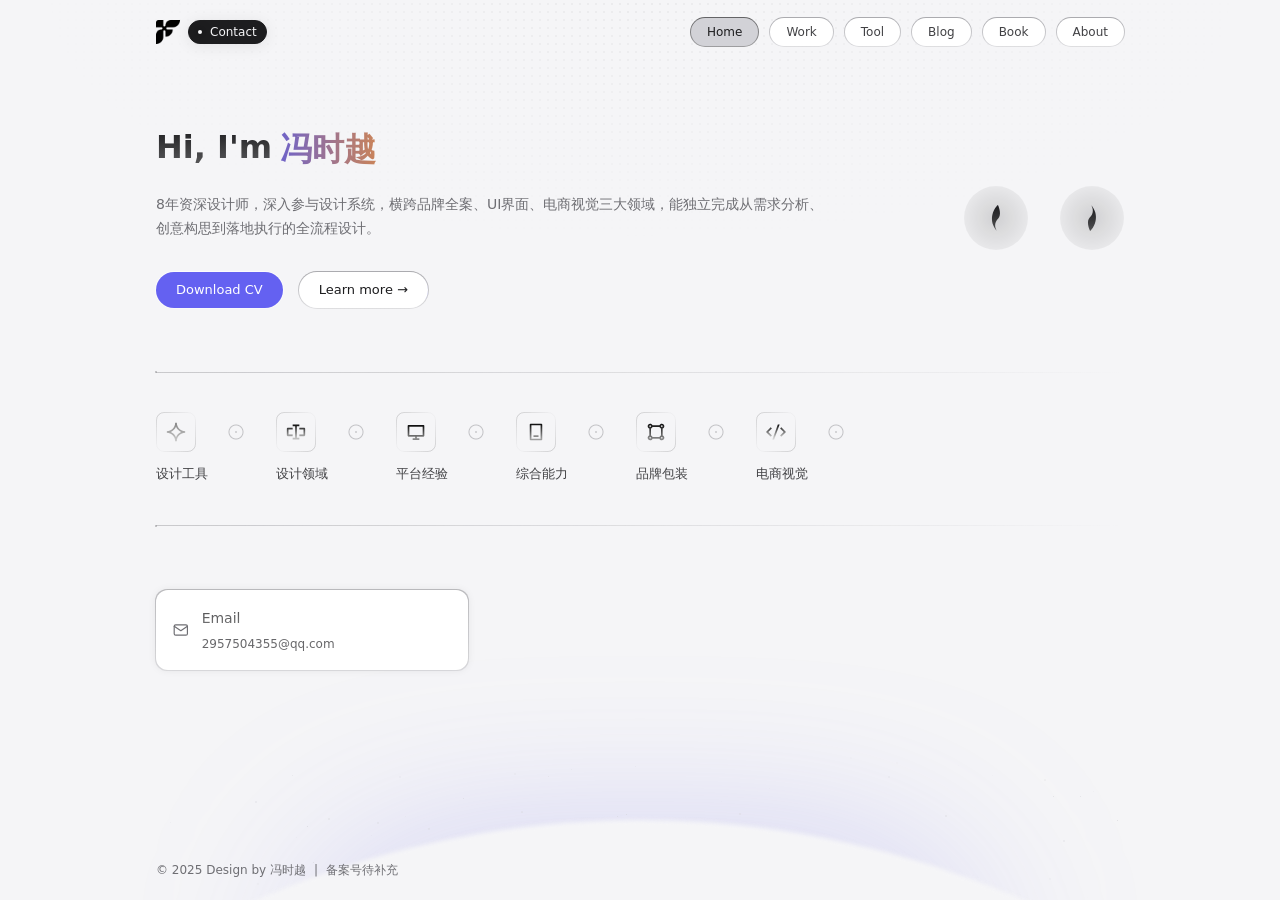
==== commit 687619e2: "brand: replace Asorn logo with custom pinwheel mark (nav/favicon/tool cards)" ====
--- a/index.html
+++ b/index.html
@@ -6,7 +6,8 @@
     <meta name="viewport" content="width=device-width, initial-scale=1.0">
     <title>冯时越 - 视觉设计师</title>
     <link rel="stylesheet" href="./css/style.css">
-    <link rel="shortcut icon" href="./assets/public/favicon.svg" />
+    <link rel="icon" type="image/png" sizes="512x512" href="./assets/public/favicon.png" />
+    <link rel="apple-touch-icon" href="./assets/public/favicon.png" />
 </head>
 
 <body>
@@ -14,7 +15,7 @@
     <div class="head" id="headscrollbg">
         <div class="main">
             <div class="main-left">
-                <a href="./index.html" class="logo"><img src="./assets/public/logo_graph.svg"></a>
+                <a href="./index.html" class="logo"><img src="./assets/public/logo_mark.png" alt="冯时越"></a>
                 <div class="tag tag-cooperate" onclick="window.location.href='./about.html'">
                     <div class="breath-dot"></div>Contact
                 </div>
--- a/css/style.css
+++ b/css/style.css
@@ -243,6 +243,14 @@
 
 .head .main-left .logo {
   height: 24px;
+  display: flex;
+  align-items: center;
+}
+
+.head .main-left .logo img {
+  height: 24px;
+  width: 24px;
+  object-fit: contain;
 }
 
 .head .main-left .tag-cooperate {
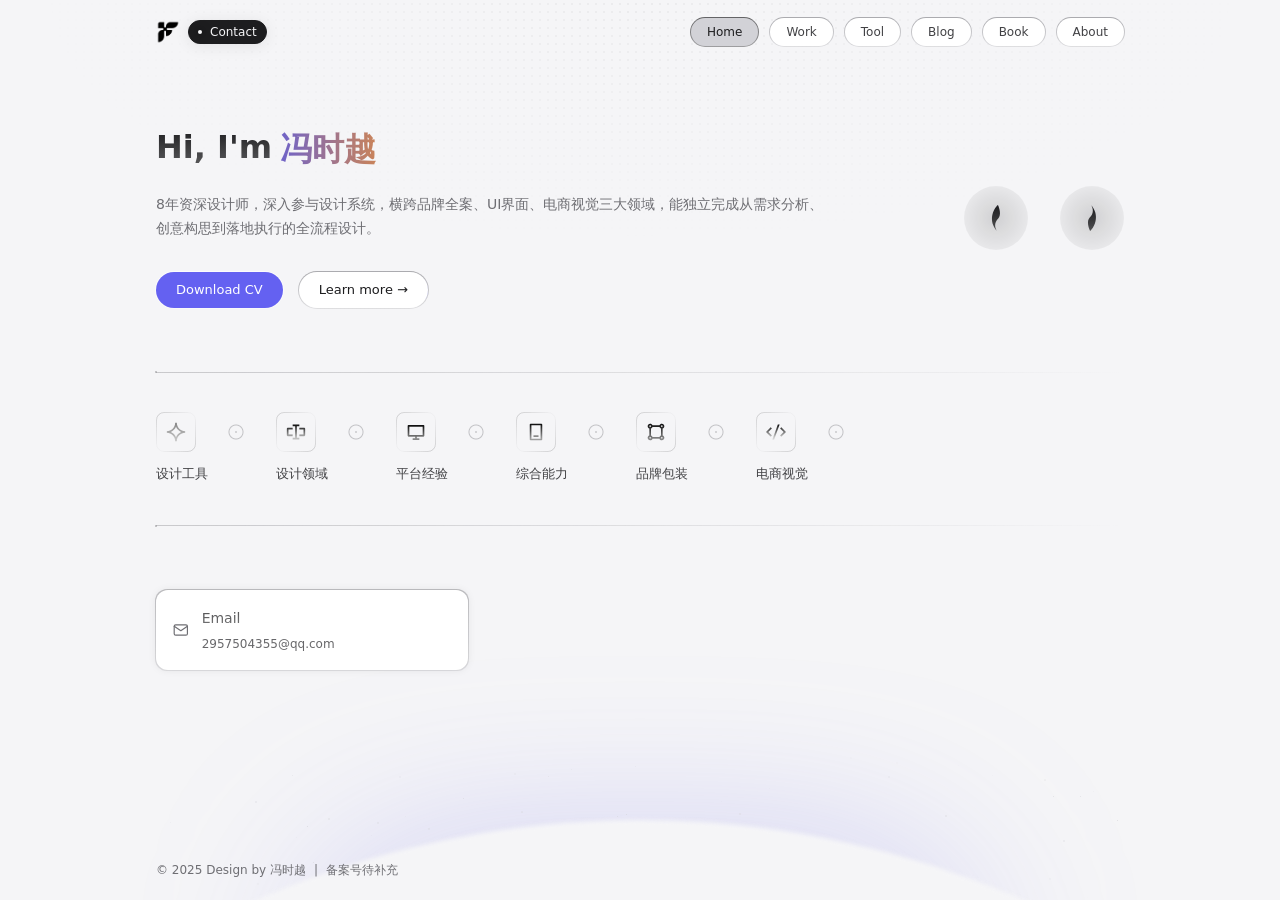
==== commit 8af71535: "brand: swap navbar logo to new geometric F mark; trim transparent padding for optical sizing" ====
--- a/index.html
+++ b/index.html
@@ -5,7 +5,7 @@
     <meta charset="UTF-8">
     <meta name="viewport" content="width=device-width, initial-scale=1.0">
     <title>冯时越 - 视觉设计师</title>
-    <link rel="stylesheet" href="./css/style.css">
+    <link rel="stylesheet" href="./css/style.css?v=202611181734">
     <link rel="icon" type="image/png" sizes="512x512" href="./assets/public/favicon.png" />
     <link rel="apple-touch-icon" href="./assets/public/favicon.png" />
 </head>
--- a/css/style.css
+++ b/css/style.css
@@ -1489,11 +1489,28 @@
 
 .tool .tool-list .tool-list-item .item a .card .logo {
   position: relative;
+  flex: 0 0 20px;
+  width: 20px;
+  height: 20px;
+  min-width: 20px;
+  max-width: 20px;
+  min-height: 20px;
+  max-height: 20px;
+  display: flex;
+  align-items: center;
+  justify-content: center;
+  overflow: hidden;
 }
 
 .tool .tool-list .tool-list-item .item a .card .logo img {
-  width: 40px;
-  height: 40px;
+  display: block;
+  width: 20px !important;
+  height: 20px !important;
+  min-width: 20px;
+  max-width: 20px;
+  min-height: 20px;
+  max-height: 20px;
+  object-fit: contain;
 }
 
 .tool .tool-list .tool-list-item .item a .card:hover {
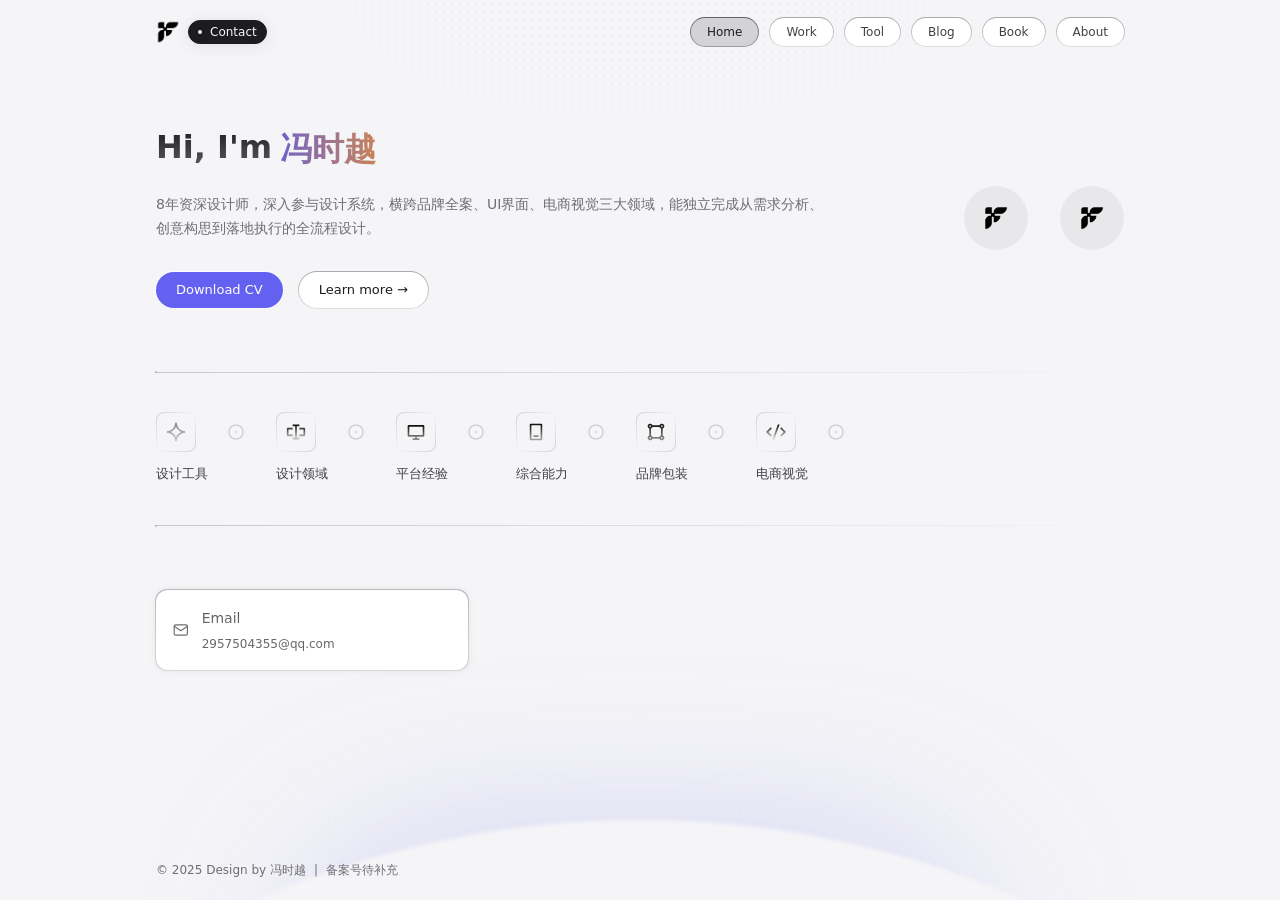
==== commit b05a4cc8: "feat(hero): replace leaf icon with brand F mark and make it actually follow the cursor" ====
--- a/index.html
+++ b/index.html
@@ -5,7 +5,7 @@
     <meta charset="UTF-8">
     <meta name="viewport" content="width=device-width, initial-scale=1.0">
     <title>冯时越 - 视觉设计师</title>
-    <link rel="stylesheet" href="./css/style.css?v=202611181734">
+    <link rel="stylesheet" href="./css/style.css?v=202611181804">
     <link rel="icon" type="image/png" sizes="512x512" href="./assets/public/favicon.png" />
     <link rel="apple-touch-icon" href="./assets/public/favicon.png" />
 </head>
@@ -63,10 +63,12 @@
             </div>
             <div class="hello-right">
                 <div class="eyes-container">
-                    <div class="eye eye-pic-one">
+                    <div class="eye">
+                        <img class="eye-mark" src="./assets/index/eye_mark.png" alt="冯时越">
                         <div class="pupil"></div>
                     </div>
-                    <div class="eye eye-pic-two">
+                    <div class="eye">
+                        <img class="eye-mark" src="./assets/index/eye_mark.png" alt="冯时越">
                         <div class="pupil"></div>
                     </div>
                 </div>
@@ -197,7 +199,7 @@
     checkVisibility();
     checkScroll();
 </script>
-<script src="./js/main.min.js"></script>
+<script src="./js/main.js?v=202611181804"></script>
 <script src='./js/anime.js'></script>
 <script src='./js/firework.js'></script>
 
--- a/css/style.css
+++ b/css/style.css
@@ -709,31 +709,34 @@
   height: 64px;
   background-color: rgba(0, 0, 0, 0.05);
   border-radius: 9999px;
-}
-
+  display: flex;
+  align-items: center;
+  justify-content: center;
+  overflow: hidden;
+}
+
+/* 会跟随鼠标位移的图形层 */
+.index .hello .hello-right .eyes-container .eye .eye-mark {
+  display: block;
+  width: 30px;
+  height: 30px;
+  object-fit: contain;
+  transform: translate(0, 0);
+  transition: transform .18s ease-out;
+  will-change: transform;
+  pointer-events: none;
+  user-select: none;
+}
+
+/* 原来的淡光斑层，保留但不再承担位移 */
 .index .hello .hello-right .eyes-container .eye .pupil {
-  position: absolute;
-  width: 64px;
-  height: 64px;
-  background: radial-gradient(50% 50% at 50% 50%, rgba(0, 0, 0, 0.10) 0%, rgba(0, 0, 0, 0) 100%);
-  border-radius: 50%;
-  left: 50%;
-  top: 50%;
-  transform: translate(-50%, -50%);
-}
-
-.index .hello .hello-right .eyes-container .eye-pic-one {
-  background-image: url(../assets/index/eye_pic_one.svg);
-  background-size: cover;
-  background-position: center;
-  background-repeat: no-repeat;
-}
-
-.index .hello .hello-right .eyes-container .eye-pic-two {
-  background-image: url(../assets/index/eye_pic_two.svg);
-  background-size: cover;
-  background-position: center;
-  background-repeat: no-repeat;
+  display: none;
+}
+
+@media (prefers-reduced-motion: reduce) {
+  .index .hello .hello-right .eyes-container .eye .eye-mark {
+    transition: none;
+  }
 }
 
 .index .main-content {
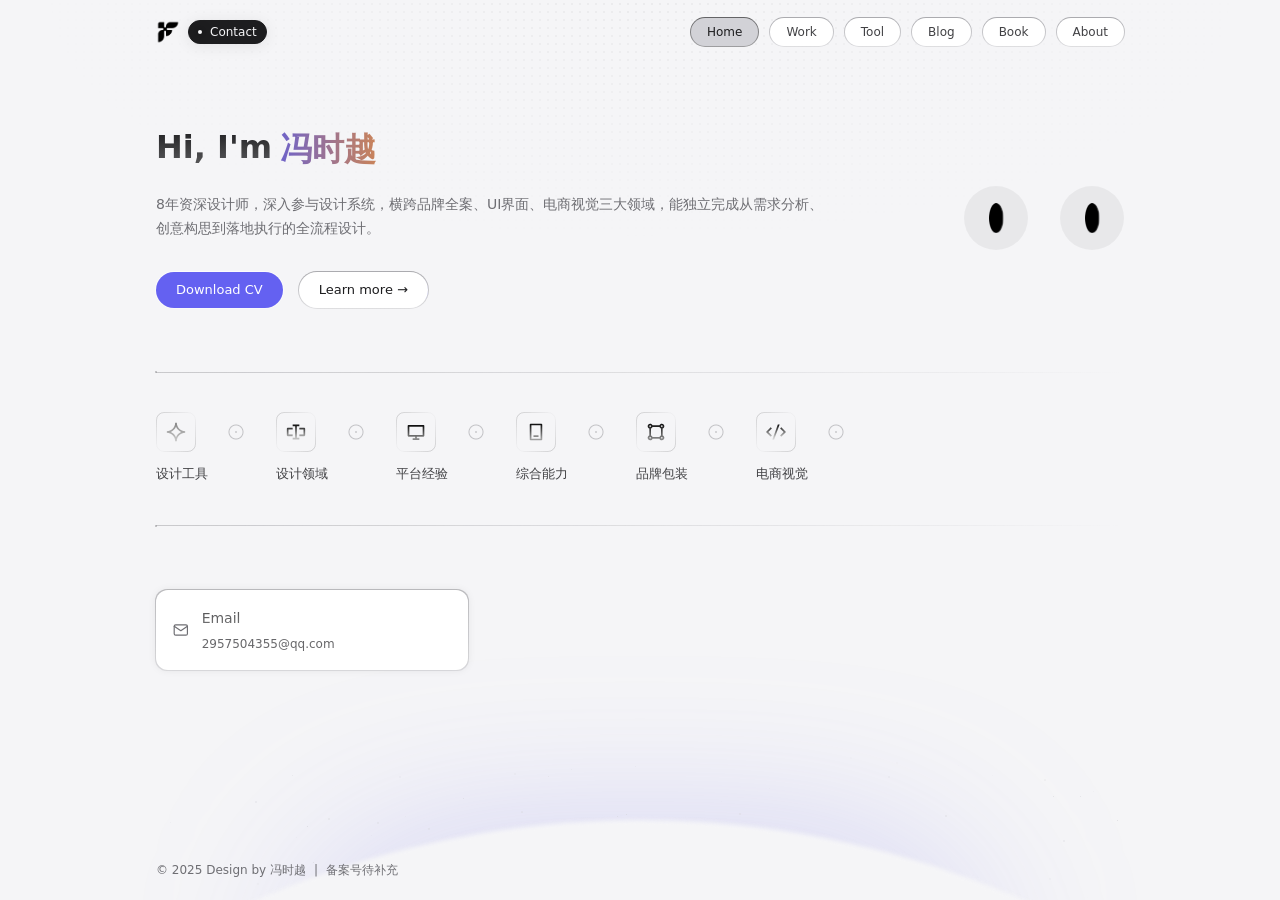
==== commit 723765b9: "asset(hero): swap eye mark to vertical oval pupil (matches eye illustration)" ====
--- a/index.html
+++ b/index.html
@@ -64,11 +64,11 @@
             <div class="hello-right">
                 <div class="eyes-container">
                     <div class="eye">
-                        <img class="eye-mark" src="./assets/index/eye_mark.png" alt="冯时越">
+                        <img class="eye-mark" src="./assets/index/eye_mark.png?v=202611181815" alt="冯时越">
                         <div class="pupil"></div>
                     </div>
                     <div class="eye">
-                        <img class="eye-mark" src="./assets/index/eye_mark.png" alt="冯时越">
+                        <img class="eye-mark" src="./assets/index/eye_mark.png?v=202611181815" alt="冯时越">
                         <div class="pupil"></div>
                     </div>
                 </div>
--- a/css/style.css
+++ b/css/style.css
@@ -718,7 +718,7 @@
 /* 会跟随鼠标位移的图形层 */
 .index .hello .hello-right .eyes-container .eye .eye-mark {
   display: block;
-  width: 30px;
+  width: auto;
   height: 30px;
   object-fit: contain;
   transform: translate(0, 0);
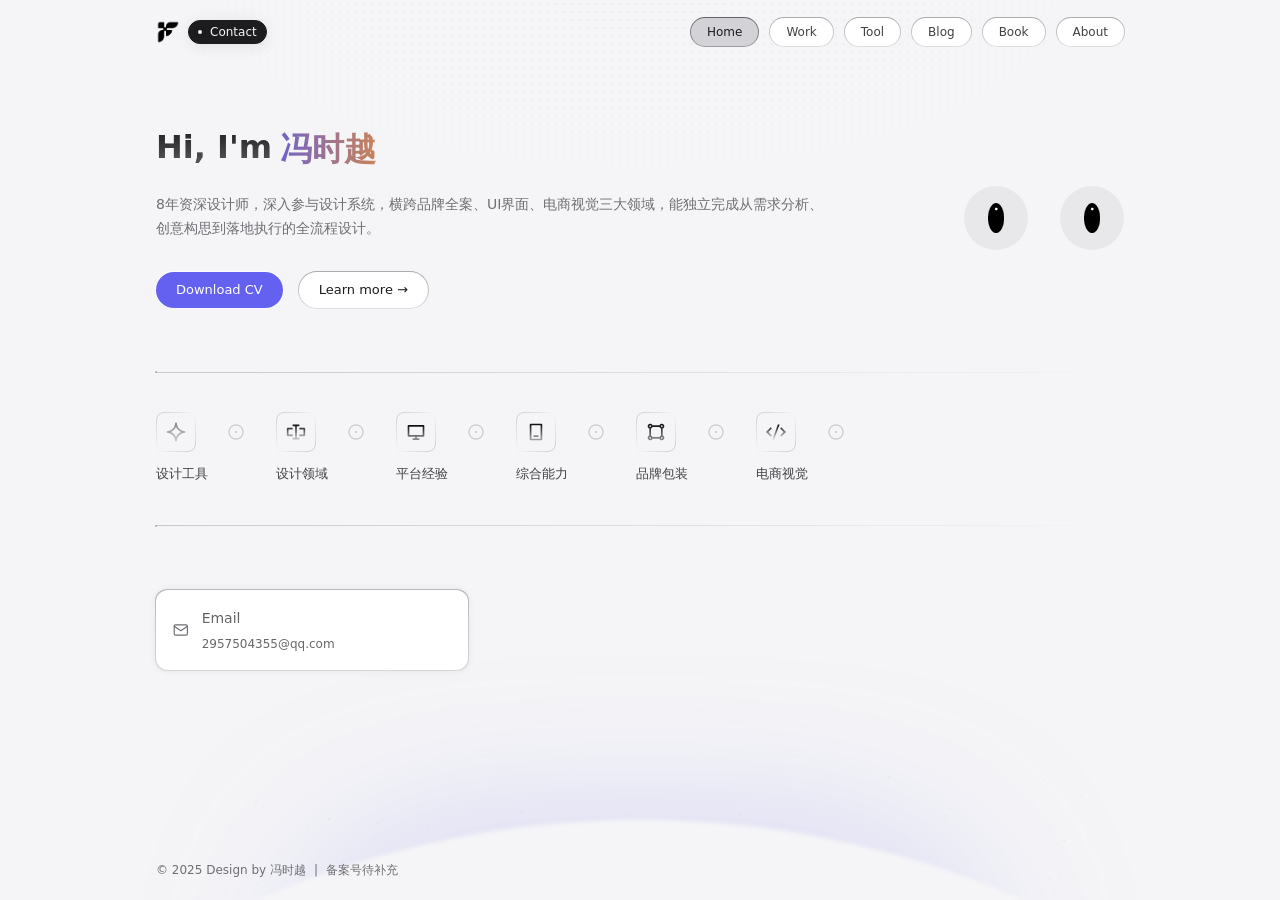
==== commit b3725853: "asset(hero): update pupil to v3 with highlight dot" ====
--- a/index.html
+++ b/index.html
@@ -64,11 +64,11 @@
             <div class="hello-right">
                 <div class="eyes-container">
                     <div class="eye">
-                        <img class="eye-mark" src="./assets/index/eye_mark.png?v=202611181815" alt="冯时越">
+                        <img class="eye-mark" src="./assets/index/eye_mark.png?v=202611181832" alt="冯时越">
                         <div class="pupil"></div>
                     </div>
                     <div class="eye">
-                        <img class="eye-mark" src="./assets/index/eye_mark.png?v=202611181815" alt="冯时越">
+                        <img class="eye-mark" src="./assets/index/eye_mark.png?v=202611181832" alt="冯时越">
                         <div class="pupil"></div>
                     </div>
                 </div>
